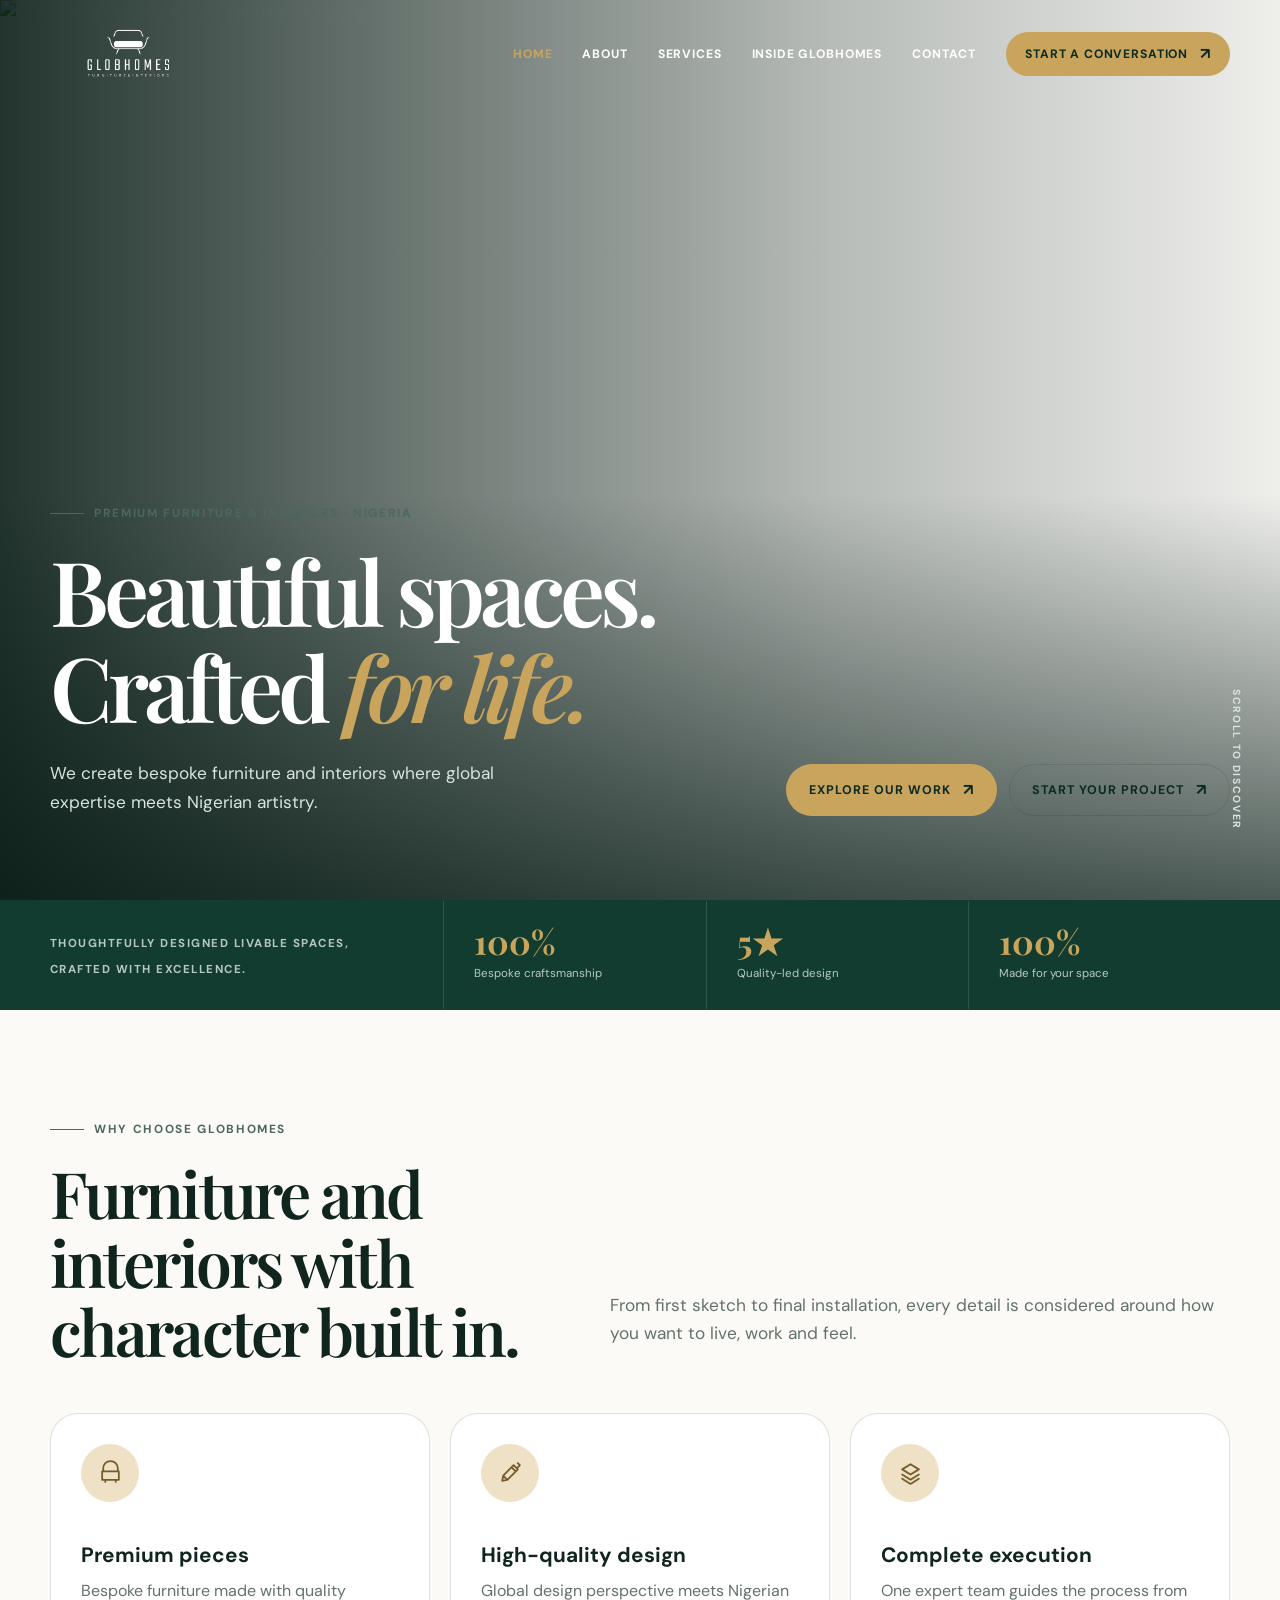
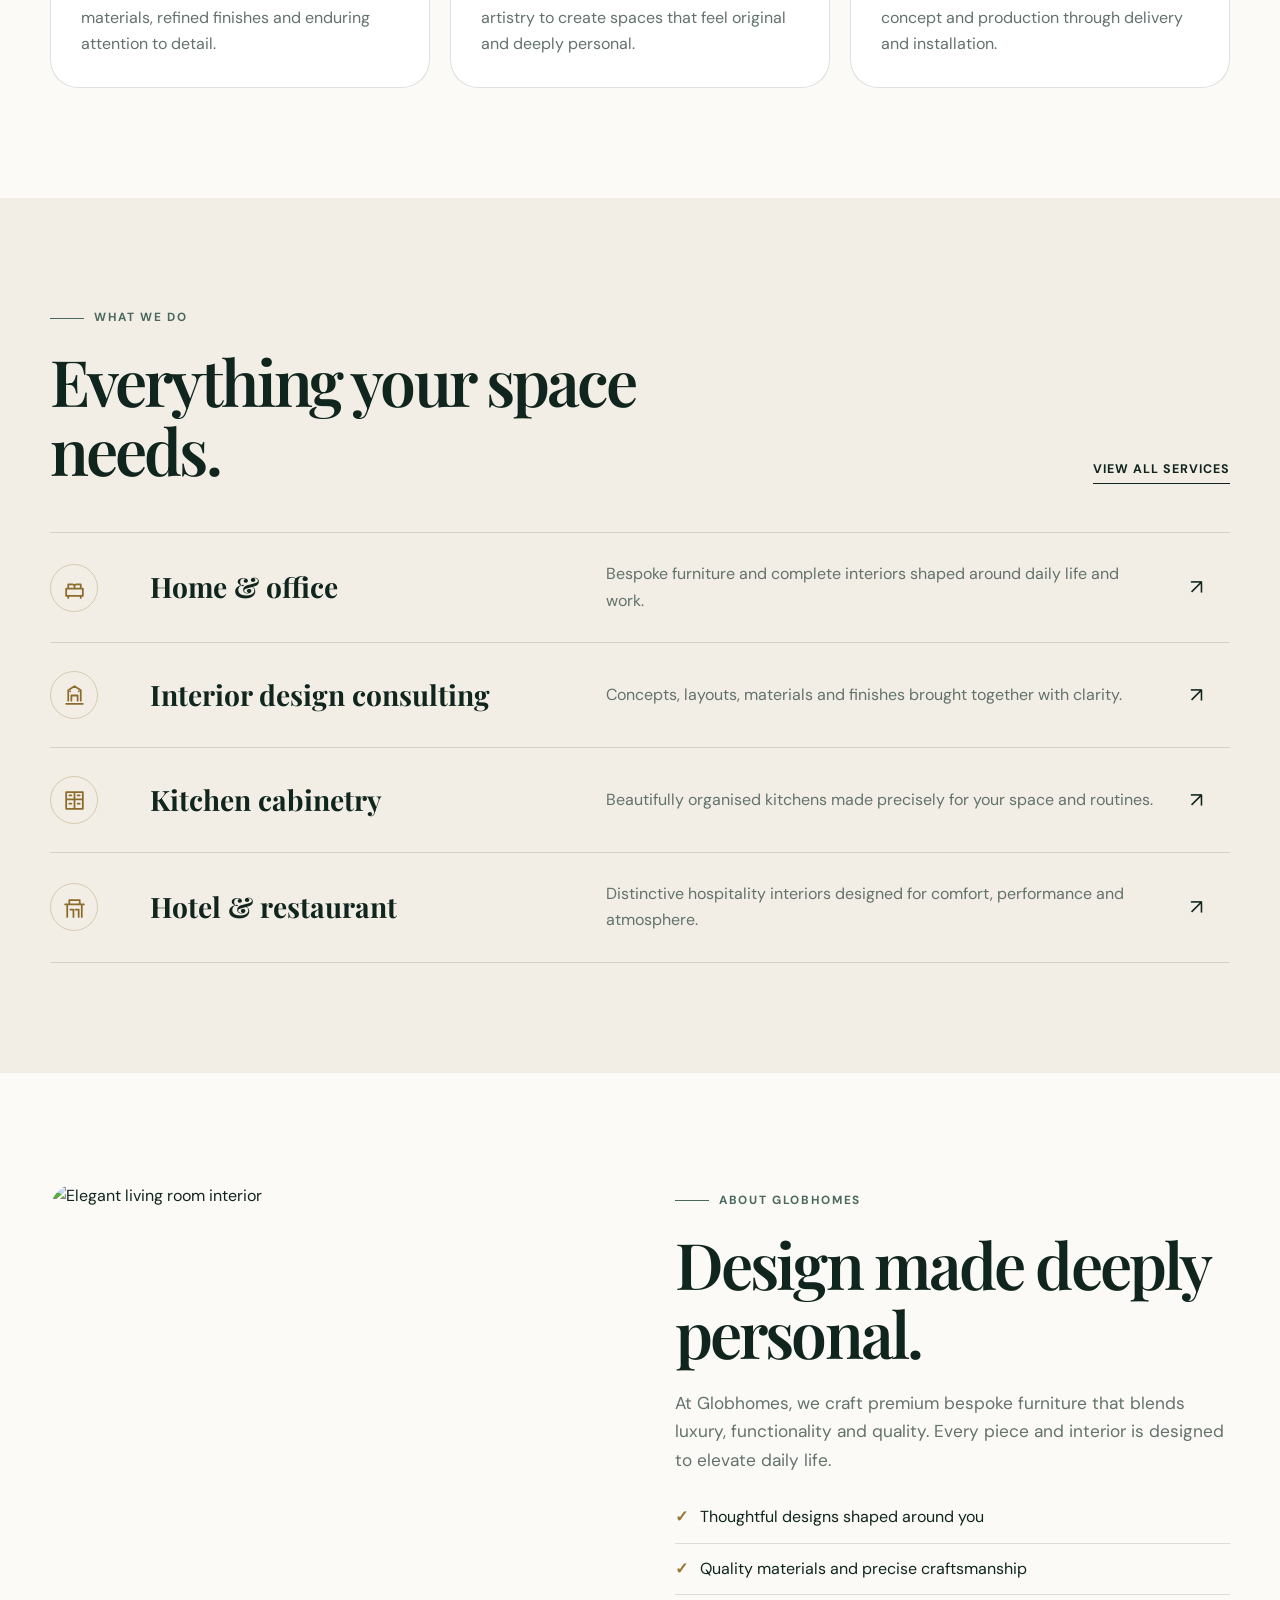
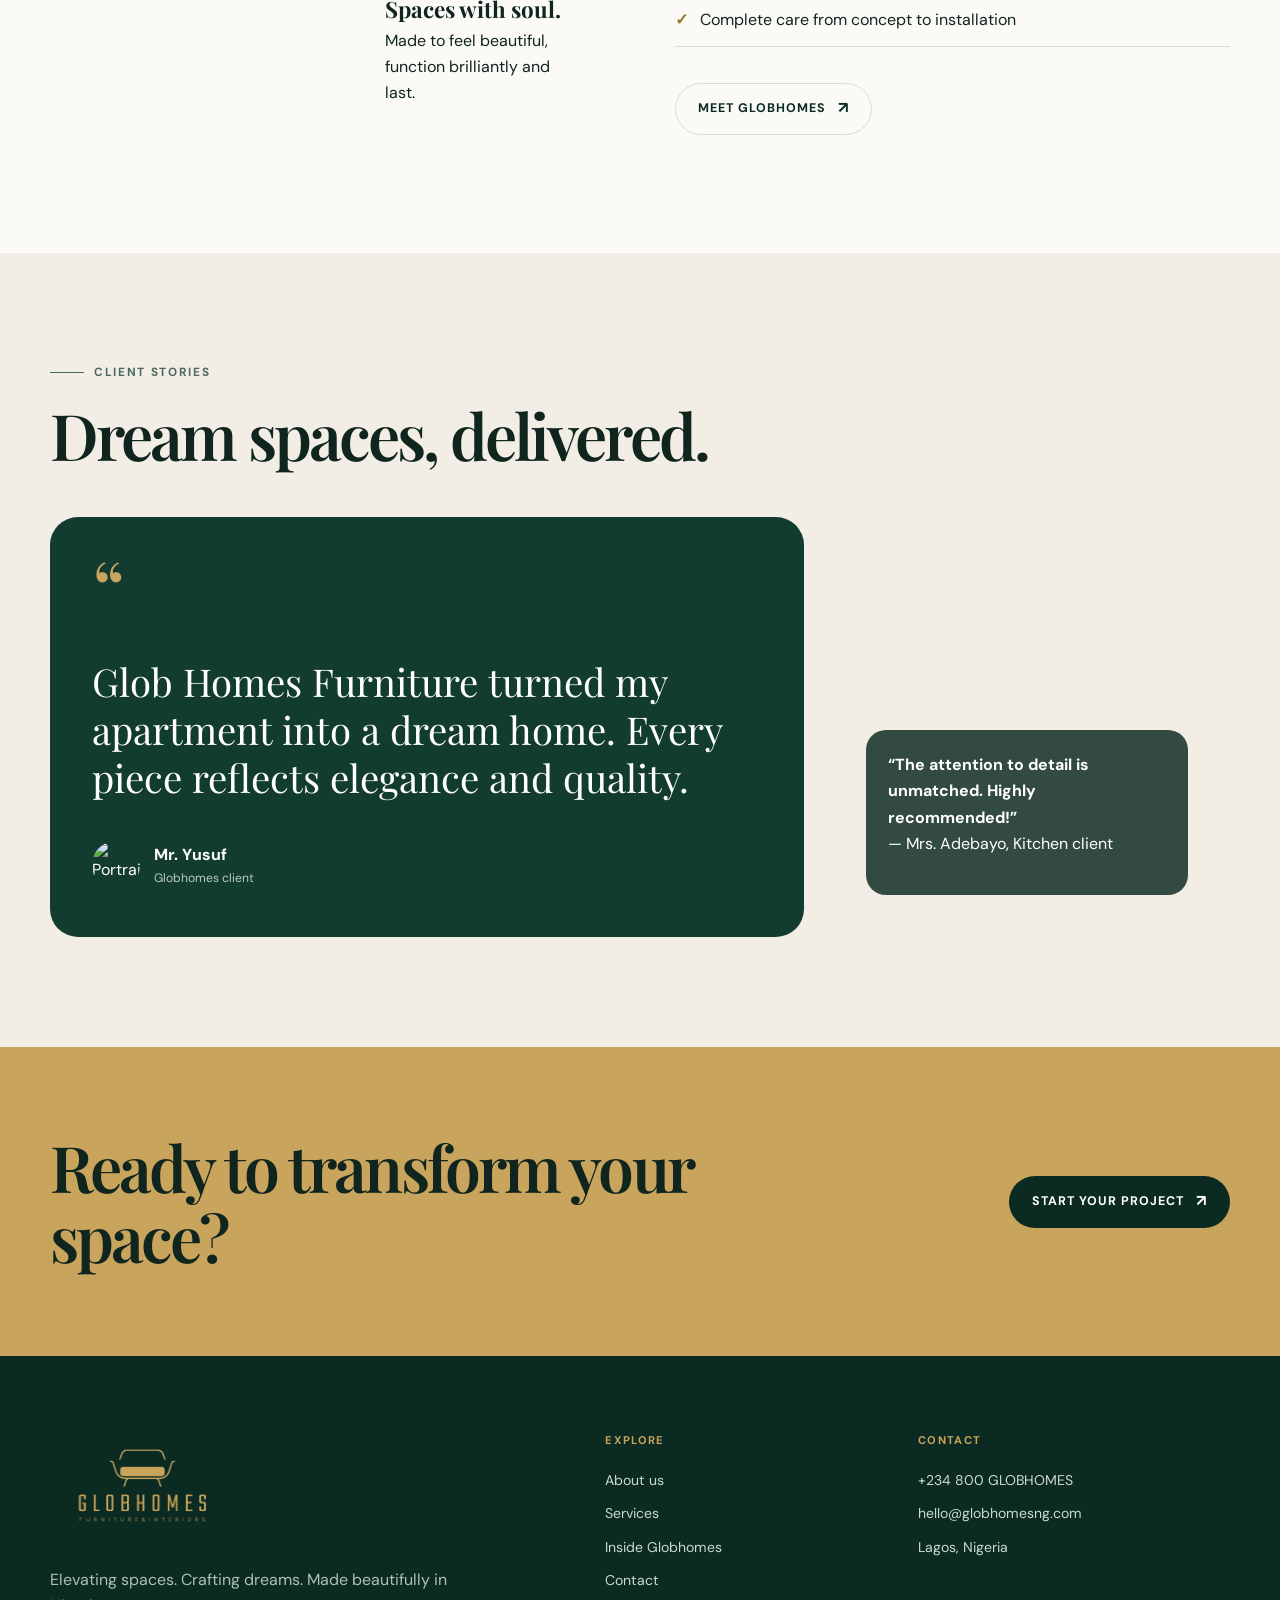
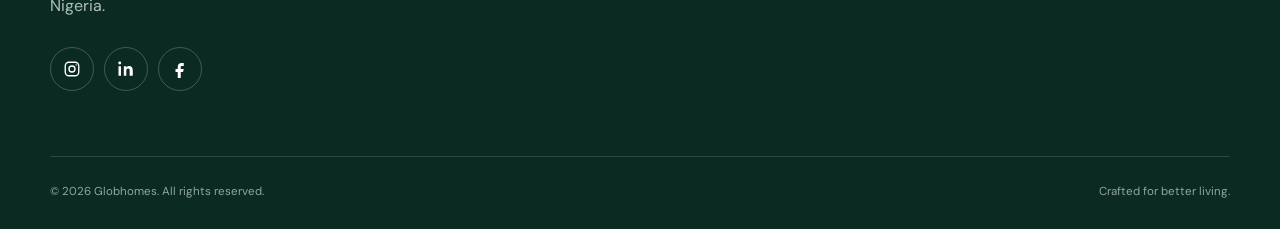
==== index.html @ 4b515e79 "Refresh shared styles on GitHub Pages" ====
<!DOCTYPE html>
<html lang="en">
<head>
  <meta charset="UTF-8"><meta name="viewport" content="width=device-width, initial-scale=1.0">
  <title>Globhomes Furniture & Interiors | Elevating Spaces, Crafting Dreams</title>
  <meta name="description" content="Globhomes crafts premium bespoke furniture and thoughtful interiors for homes, offices and hospitality spaces.">
  <link rel="stylesheet" href="assets/styles.css?v=20260607-2">
</head>
<body>
  <header class="site-header"><div class="container header-inner">
    <a class="header-logo" href="index.html" aria-label="Globhomes Furniture and Interiors home"><img src="assets/globhomes-logo.png" alt="Globhomes Furniture and Interiors"></a>
    <button class="menu-toggle" aria-label="Open menu" aria-expanded="false">☰</button>
    <nav class="nav" aria-label="Main navigation"><a class="active" href="index.html">Home</a><a href="about.html">About</a><a href="services.html">Services</a><a href="listings.html">Inside Globhomes</a><a href="contact.html">Contact</a><a class="btn" href="contact.html">Start a conversation</a></nav>
  </div></header>

  <main>
    <section class="hero">
      <img class="hero-bg" src="https://globhomesng.com/wp-content/uploads/2025/02/IMG_4304.jpg" alt="Globhomes bespoke furniture and interior design">
      <div class="container hero-content">
        <p class="eyebrow">Premium furniture & interiors · Nigeria</p>
        <h1>Beautiful spaces.<br>Crafted <em>for life.</em></h1>
        <div class="hero-copy"><p>We create bespoke furniture and interiors where global expertise meets Nigerian artistry.</p><div class="hero-actions"><a class="btn" href="listings.html">Explore our work</a><a class="btn btn-outline" href="contact.html">Start your project</a></div></div>
      </div><span class="hero-scroll">Scroll to discover</span>
    </section>

    <section class="trust-strip"><div class="container trust-inner">
      <div><span class="trust-label">Thoughtfully designed livable spaces, crafted with excellence.</span></div>
      <div><strong class="stat">100%</strong><span class="stat-copy">Bespoke craftsmanship</span></div>
      <div><strong class="stat">5★</strong><span class="stat-copy">Quality-led design</span></div>
      <div><strong class="stat">100%</strong><span class="stat-copy">Made for your space</span></div>
    </div></section>

    <section class="section"><div class="container">
      <div class="section-head reveal"><div><p class="eyebrow">Why choose Globhomes</p><h2>Furniture and interiors with character built in.</h2></div><p class="lede">From first sketch to final installation, every detail is considered around how you want to live, work and feel.</p></div>
      <div class="benefit-grid">
        <article class="benefit-card reveal"><span class="benefit-icon"><svg viewBox="0 0 24 24" aria-hidden="true"><path d="M5 11V8a7 7 0 0 1 14 0v3M4 11h16v8H4zM7 19v2m10-2v2"/></svg></span><h3>Premium pieces</h3><p>Bespoke furniture made with quality materials, refined finishes and enduring attention to detail.</p></article>
        <article class="benefit-card reveal"><span class="benefit-icon"><svg viewBox="0 0 24 24" aria-hidden="true"><path d="m4 20 5-1 10-10-4-4L5 15l-1 5ZM13 7l4 4M5 15l4 4M19 3l2 2-2 2"/></svg></span><h3>High-quality design</h3><p>Global design perspective meets Nigerian artistry to create spaces that feel original and deeply personal.</p></article>
        <article class="benefit-card reveal"><span class="benefit-icon"><svg viewBox="0 0 24 24" aria-hidden="true"><path d="M4 9 12 4l8 5-8 5-8-5Zm0 5 8 5 8-5M4 18l8 5 8-5"/></svg></span><h3>Complete execution</h3><p>One expert team guides the process from concept and production through delivery and installation.</p></article>
      </div>
    </div></section>

    <section class="section cream"><div class="container">
      <div class="section-head reveal"><div><p class="eyebrow">What we do</p><h2>Everything your space needs.</h2></div><a class="text-link" href="services.html">View all services</a></div>
      <div class="services-list reveal">
        <a class="service-row" href="services.html"><span class="service-icon"><svg viewBox="0 0 24 24"><path d="M4 13h16v7H4zM6 13V9h4a2 2 0 0 1 2 2v2m0 0v-2a2 2 0 0 1 2-2h4v4M6 20v2m12-2v2"/></svg></span><h3>Home & office</h3><p>Bespoke furniture and complete interiors shaped around daily life and work.</p><span class="arrow">↗</span></a>
        <a class="service-row" href="services.html"><span class="service-icon"><svg viewBox="0 0 24 24"><path d="M4 20h16M6 17V7l6-4 6 4v10M9 17v-5h6v5M8 8h.01M16 8h.01"/></svg></span><h3>Interior design consulting</h3><p>Concepts, layouts, materials and finishes brought together with clarity.</p><span class="arrow">↗</span></a>
        <a class="service-row" href="services.html"><span class="service-icon"><svg viewBox="0 0 24 24"><path d="M4 4h16v16H4zM4 11h16M12 4v16M7 7h2m6 0h2m-10 8h2m6 0h2"/></svg></span><h3>Kitchen cabinetry</h3><p>Beautifully organised kitchens made precisely for your space and routines.</p><span class="arrow">↗</span></a>
        <a class="service-row" href="services.html"><span class="service-icon"><svg viewBox="0 0 24 24"><path d="M5 21V9h14v12M3 9h18M7 9V5h10v4M8 14h3v7m2-7h3v7"/></svg></span><h3>Hotel & restaurant</h3><p>Distinctive hospitality interiors designed for comfort, performance and atmosphere.</p><span class="arrow">↗</span></a>
      </div>
    </div></section>

    <section class="section"><div class="container feature-split">
      <div class="image-frame reveal"><img src="https://images.unsplash.com/photo-1600210492486-724fe5c67fb0?auto=format&fit=crop&w=1300&q=90" alt="Elegant living room interior"><div class="image-note"><strong>Spaces with soul.</strong><span>Made to feel beautiful, function brilliantly and last.</span></div></div>
      <div class="reveal"><p class="eyebrow">About Globhomes</p><h2>Design made deeply personal.</h2><p class="lede">At Globhomes, we craft premium bespoke furniture that blends luxury, functionality and quality. Every piece and interior is designed to elevate daily life.</p><ul class="check-list"><li>Thoughtful designs shaped around you</li><li>Quality materials and precise craftsmanship</li><li>Complete care from concept to installation</li></ul><a class="btn btn-outline" href="about.html">Meet Globhomes</a></div>
    </div></section>

    <section class="section cream"><div class="container">
      <div class="section-head reveal"><div><p class="eyebrow">Client stories</p><h2>Dream spaces, delivered.</h2></div></div>
      <div class="quote-grid reveal"><article class="quote-main"><span class="quote-mark">“</span><blockquote>Glob Homes Furniture turned my apartment into a dream home. Every piece reflects elegance and quality.</blockquote><div class="person"><img class="avatar" src="https://images.unsplash.com/photo-1494790108377-be9c29b29330?auto=format&fit=crop&w=200&q=80" alt="Portrait of client"><div><strong>Mr. Yusuf</strong><span>Globhomes client</span></div></div></article><aside class="quote-side"><div><strong>“The attention to detail is unmatched. Highly recommended!”</strong><p>— Mrs. Adebayo, Kitchen client</p></div></aside></div>
    </div></section>

    <section class="cta-band"><div class="container"><h2>Ready to transform your space?</h2><a class="btn" href="contact.html">Start your project</a></div></section>
  </main>

  <footer class="site-footer"><div class="container"><div class="footer-grid"><div class="footer-intro"><a class="footer-logo" href="index.html" aria-label="Globhomes Furniture and Interiors home"><img src="assets/globhomes-logo-gold.png" alt="Globhomes Furniture and Interiors"></a><p>Elevating spaces. Crafting dreams. Made beautifully in Nigeria.</p><div class="social-row"><a href="https://www.instagram.com/globhomes_furnitures/" target="_blank" rel="noopener" aria-label="Instagram"><svg viewBox="0 0 24 24" aria-hidden="true"><rect x="3" y="3" width="18" height="18" rx="5"/><circle cx="12" cy="12" r="4"/><path d="M17.5 6.5h.01"/></svg><span class="sr-only">Instagram</span></a><a href="https://linkedin.com/" target="_blank" rel="noopener" aria-label="LinkedIn"><svg class="linkedin-icon" viewBox="0 0 24 24" aria-hidden="true"><path d="M5.3 8.2H2V21h3.3V8.2ZM3.65 2A1.95 1.95 0 1 0 3.65 5.9 1.95 1.95 0 0 0 3.65 2ZM21 13.65c0-3.86-2.06-5.65-4.81-5.65-2.22 0-3.21 1.22-3.77 2.08V8.2H9.1V21h3.32v-6.34c0-1.67.32-3.29 2.39-3.29 2.04 0 2.06 1.91 2.06 3.4V21H21v-7.35Z"/></svg><span class="sr-only">LinkedIn</span></a><a href="https://web.facebook.com/profile.php?id=100088973304672" target="_blank" rel="noopener" aria-label="Facebook"><svg viewBox="0 0 24 24" aria-hidden="true"><path d="M14 8h3V4h-3c-3 0-5 2-5 5v3H6v4h3v8h4v-8h3l1-4h-4V9c0-.7.3-1 1-1Z"/></svg><span class="sr-only">Facebook</span></a></div></div><div><p class="footer-title">Explore</p><div class="footer-links"><a href="about.html">About us</a><a href="services.html">Services</a><a href="listings.html">Inside Globhomes</a><a href="contact.html">Contact</a></div></div><div><p class="footer-title">Contact</p><div class="footer-links"><a href="tel:+2348004562466">+234 800 GLOBHOMES</a><a href="mailto:hello@globhomesng.com">hello@globhomesng.com</a><span>Lagos, Nigeria</span></div></div></div><div class="footer-bottom"><span>© 2026 Globhomes. All rights reserved.</span><span>Crafted for better living.</span></div></div></footer>
  <script src="assets/site.js"></script>
</body></html>
---- assets/styles.css ----
@import url('https://fonts.googleapis.com/css2?family=DM+Sans:wght@400;500;600;700&family=Playfair+Display:ital,wght@0,600;0,700;1,600&display=swap');

:root {
  --ink: #10251e;
  --forest: #123c30;
  --forest-2: #0b2b22;
  --sage: #dce6df;
  --lime: #c9a45c;
  --gold-soft: #eee1c5;
  --sand: #f2eee5;
  --paper: #fbfaf7;
  --white: #fff;
  --muted: #63726c;
  --line: rgba(16, 37, 30, .14);
  --shadow: 0 24px 70px rgba(10, 38, 29, .12);
  --radius: 28px;
  --container: min(1180px, calc(100% - 40px));
}

* { box-sizing: border-box; }
.sr-only { position: absolute; width: 1px; height: 1px; padding: 0; margin: -1px; overflow: hidden; clip: rect(0, 0, 0, 0); white-space: nowrap; border: 0; }
html { scroll-behavior: smooth; }
body { margin: 0; color: var(--ink); background: var(--paper); font-family: "DM Sans", sans-serif; line-height: 1.65; }
body.menu-open { overflow: hidden; }
img { display: block; max-width: 100%; }
a { color: inherit; text-decoration: none; }
button, input, textarea { font: inherit; }
button { cursor: pointer; }
.container { width: var(--container); margin-inline: auto; }
.section { padding: 110px 0; }
.section-sm { padding: 72px 0; }
.cream { background: var(--sand); }
.dark { background: var(--forest-2); color: var(--white); }
.eyebrow { display: flex; align-items: center; gap: 10px; margin: 0 0 18px; color: #4b685e; font-size: .74rem; font-weight: 700; letter-spacing: .14em; text-transform: uppercase; }
.eyebrow::before { width: 34px; height: 1px; background: currentColor; content: ""; }
.dark .eyebrow { color: var(--lime); }
h1, h2, h3, p { margin-top: 0; }
h1, h2, h3 { line-height: 1.08; }
h1, h2 { font-family: "Playfair Display", serif; }
h1 { margin-bottom: 24px; font-size: clamp(3.4rem, 7vw, 7.4rem); font-weight: 600; letter-spacing: -.055em; }
h2 { margin-bottom: 22px; font-size: clamp(2.6rem, 5vw, 5rem); font-weight: 600; letter-spacing: -.045em; }
h3 { margin-bottom: 12px; font-size: 1.3rem; }
.lede { max-width: 620px; color: var(--muted); font-size: 1.08rem; }
.dark .lede { color: #b8c8c1; }
.section-head { display: flex; align-items: end; justify-content: space-between; gap: 30px; margin-bottom: 48px; }
.section-head h2 { max-width: 720px; margin-bottom: 0; }
.btn { display: inline-flex; align-items: center; justify-content: center; gap: 12px; min-height: 52px; padding: 0 22px; border: 1px solid transparent; border-radius: 999px; background: var(--lime); color: var(--forest-2); font-size: .78rem; font-weight: 700; letter-spacing: .08em; text-transform: uppercase; transition: .25s ease; }
.btn:hover { transform: translateY(-2px); box-shadow: 0 12px 28px rgba(215, 231, 110, .22); }
.btn::after { content: "↗"; font-size: 1rem; }
.btn-outline { border-color: var(--line); background: transparent; }
.dark .btn-outline { border-color: rgba(255,255,255,.25); color: var(--white); }
.btn-outline:hover { background: var(--white); color: var(--forest-2); }
.text-link { display: inline-flex; align-items: center; gap: 10px; border-bottom: 1px solid currentColor; padding-bottom: 4px; font-size: .78rem; font-weight: 700; letter-spacing: .08em; text-transform: uppercase; }

.site-header { position: fixed; z-index: 50; top: 0; width: 100%; padding: 18px 0; color: var(--white); transition: .3s ease; }
.site-header.scrolled, .site-header.solid { border-bottom: 1px solid var(--line); background: rgba(251, 250, 247, .94); color: var(--ink); backdrop-filter: blur(18px); }
.header-inner { display: flex; align-items: center; justify-content: space-between; gap: 30px; }
.header-logo { display: block; flex: 0 0 auto; width: 160px; }
.header-logo img { width: 100%; height: 72px; object-fit: contain; filter: brightness(0) invert(1); transition: .3s ease; }
.site-header.scrolled .header-logo img, .site-header.solid .header-logo img { filter: none; }
.logo { display: inline-flex; align-items: center; gap: 11px; font-size: 1.1rem; font-weight: 700; letter-spacing: -.04em; }
.logo-mark { display: grid; width: 35px; height: 35px; transform: rotate(45deg); border: 1px solid currentColor; border-radius: 8px; place-items: center; }
.logo-mark::after { width: 11px; height: 11px; border: 1px solid currentColor; border-radius: 3px; content: ""; }
.logo span:last-child { transform: translateY(-1px); }
.nav { display: flex; align-items: center; gap: 30px; }
.nav a { font-size: .76rem; font-weight: 700; letter-spacing: .07em; text-transform: uppercase; }
.nav a:not(.btn):hover, .nav a.active { color: var(--lime); }
.nav .btn { min-height: 44px; padding-inline: 18px; color: var(--forest-2); }
.menu-toggle { position: relative; z-index: 2; display: none; width: 46px; height: 46px; border: 1px solid currentColor; border-radius: 50%; background: transparent; color: inherit; }

.hero { position: relative; display: grid; min-height: 100svh; overflow: hidden; color: var(--white); place-items: end start; }
.hero::before { position: absolute; inset: 0; background: linear-gradient(90deg, rgba(5,25,19,.88), rgba(5,25,19,.28) 65%, rgba(5,25,19,.05)), linear-gradient(0deg, rgba(5,25,19,.7), transparent 45%); content: ""; }
.hero-bg { position: absolute; inset: 0; width: 100%; height: 100%; object-fit: cover; z-index: -1; }
.hero-content { position: relative; z-index: 1; padding: 190px 0 84px; }
.hero h1 { max-width: 920px; }
.hero h1 em { color: var(--lime); font-weight: 600; }
.hero-copy { display: flex; align-items: end; justify-content: space-between; gap: 40px; }
.hero-copy p { max-width: 520px; margin: 0; color: #d8e4de; font-size: 1.08rem; }
.hero-actions { display: flex; flex-wrap: wrap; gap: 12px; }
.hero-scroll { position: absolute; right: 35px; bottom: 70px; z-index: 2; writing-mode: vertical-rl; color: #d8e4de; font-size: .65rem; font-weight: 700; letter-spacing: .16em; text-transform: uppercase; }

.trust-strip { background: var(--forest); color: var(--white); }
.trust-inner { display: grid; grid-template-columns: 1.5fr repeat(3, 1fr); align-items: center; min-height: 110px; }
.trust-inner > div { padding: 24px 30px; border-left: 1px solid rgba(255,255,255,.13); }
.trust-inner > div:first-child { padding-left: 0; border-left: 0; }
.trust-label { color: #b7c8c1; font-size: .72rem; font-weight: 700; letter-spacing: .13em; text-transform: uppercase; }
.stat { display: block; color: var(--lime); font-family: "Playfair Display", serif; font-size: 2.1rem; line-height: 1; }
.stat-copy { color: #b7c8c1; font-size: .72rem; }

.benefit-grid { display: grid; grid-template-columns: repeat(3, 1fr); gap: 20px; }
.benefit-card { padding: 30px; border: 1px solid var(--line); border-radius: var(--radius); background: var(--white); transition: .3s ease; }
.benefit-card:hover { transform: translateY(-6px); box-shadow: var(--shadow); }
.benefit-icon { display: grid; width: 58px; height: 58px; margin-bottom: 42px; border-radius: 50%; background: var(--gold-soft); color: #755c29; place-items: center; }
.benefit-icon svg, .service-icon svg, .process-icon svg { width: 25px; height: 25px; fill: none; stroke: currentColor; stroke-linecap: round; stroke-linejoin: round; stroke-width: 1.7; }
.benefit-card p { margin-bottom: 0; color: var(--muted); }

.services-list { border-top: 1px solid var(--line); }
.service-row { display: grid; grid-template-columns: 70px 1fr 1.3fr 40px; gap: 30px; align-items: center; padding: 28px 0; border-bottom: 1px solid var(--line); transition: .25s ease; }
.service-row:hover { padding-inline: 18px; background: var(--white); }
.service-row .num { color: #8c6b2d; font-size: .72rem; font-weight: 700; }
.service-row .service-icon { display: grid; width: 48px; height: 48px; border: 1px solid rgba(140,107,45,.28); border-radius: 50%; color: #8c6b2d; place-items: center; }
.service-row h3 { margin: 0; font-family: "Playfair Display", serif; font-size: clamp(1.4rem, 2.2vw, 2rem); }
.service-row p { margin: 0; color: var(--muted); }
.service-row .arrow { font-size: 1.3rem; }

.feature-split { display: grid; grid-template-columns: 1fr 1fr; gap: 70px; align-items: center; }
.image-frame { position: relative; overflow: hidden; border-radius: var(--radius); }
.image-frame img { width: 100%; min-height: 560px; object-fit: cover; transition: .6s ease; }
.image-frame:hover img { transform: scale(1.03); }
.image-note { position: absolute; right: 18px; bottom: 18px; max-width: 220px; padding: 18px; border-radius: 18px; background: rgba(251,250,247,.92); backdrop-filter: blur(14px); }
.image-note strong { display: block; font-family: "Playfair Display", serif; font-size: 1.4rem; }
.check-list { display: grid; gap: 12px; margin: 30px 0 36px; padding: 0; list-style: none; }
.check-list li { display: flex; gap: 12px; padding-bottom: 12px; border-bottom: 1px solid var(--line); }
.check-list li::before { color: #9a7531; content: "✓"; font-weight: 700; }

.quote-grid { display: grid; grid-template-columns: 1.3fr .7fr; gap: 20px; }
.quote-main, .quote-side { padding: 42px; border-radius: var(--radius); }
.quote-main { background: var(--forest); color: var(--white); }
.quote-mark { color: var(--lime); font-family: "Playfair Display", serif; font-size: 5rem; line-height: .7; }
.quote-main blockquote { margin: 28px 0 40px; font-family: "Playfair Display", serif; font-size: clamp(1.7rem, 3vw, 2.8rem); line-height: 1.25; }
.person { display: flex; align-items: center; gap: 14px; }
.avatar { width: 48px; height: 48px; border-radius: 50%; object-fit: cover; }
.person span { display: block; color: #b9cbc3; font-size: .76rem; }
.quote-side { display: grid; align-content: end; min-height: 420px; background: url('https://images.unsplash.com/photo-1600566753190-17f0baa2a6c3?auto=format&fit=crop&w=1000&q=85') center/cover; color: var(--white); }
.quote-side > div { padding: 22px; border-radius: 20px; background: rgba(9,39,30,.82); backdrop-filter: blur(8px); }

.cta-band { overflow: hidden; padding: 85px 0; background: var(--lime); }
.cta-band .container { display: flex; align-items: center; justify-content: space-between; gap: 35px; }
.cta-band h2 { max-width: 770px; margin: 0; font-size: clamp(2.5rem, 5vw, 5.4rem); }
.cta-band .btn { flex: 0 0 auto; background: var(--forest-2); color: var(--white); }

.page-hero { padding: 190px 0 90px; background: var(--forest-2); color: var(--white); }
.page-hero h1 { max-width: 900px; margin-bottom: 22px; font-size: clamp(3.4rem, 7vw, 7rem); }
.page-hero .lede { color: #b8c8c1; }
.page-hero-image { margin-top: 65px; overflow: hidden; border-radius: var(--radius); }
.page-hero-image img { width: 100%; height: min(55vw, 600px); object-fit: cover; }

.value-grid, .service-grid, .portfolio-grid { display: grid; grid-template-columns: repeat(3, 1fr); gap: 20px; }
.value-card, .service-card { padding: 32px; border: 1px solid var(--line); border-radius: var(--radius); background: var(--white); }
.value-card .num { display: block; margin-bottom: 70px; color: #9a7531; font-family: "Playfair Display", serif; font-size: 2rem; }
.value-card p, .service-card p { margin-bottom: 0; color: var(--muted); }
.service-card { position: relative; min-height: 300px; overflow: hidden; transition: .3s ease; }
.service-card:hover { transform: translateY(-5px); background: var(--forest); color: var(--white); }
.service-card:hover p { color: #b8c8c1; }
.service-card .num { display: grid; width: 48px; height: 48px; margin-bottom: 64px; border-radius: 50%; background: var(--sage); color: var(--forest-2); font-size: .75rem; font-weight: 700; place-items: center; }
.service-card .service-icon { display: grid; width: 58px; height: 58px; margin-bottom: 55px; border-radius: 50%; background: var(--gold-soft); color: #755c29; place-items: center; transition: .25s ease; }
.service-card:hover .service-icon { background: var(--lime); color: var(--forest-2); }

.process { display: grid; grid-template-columns: repeat(4, 1fr); gap: 0; counter-reset: steps; }
.step { position: relative; padding: 30px 28px 30px 0; border-top: 1px solid var(--line); }
.step::before { display: block; margin-bottom: 22px; color: #9a7531; content: "0" counter(steps); counter-increment: steps; font-size: .75rem; font-weight: 700; }
.step:not(:last-child)::after { position: absolute; top: -4px; right: 25px; width: 7px; height: 7px; border-radius: 50%; background: var(--lime); content: ""; }
.process-icon { display: grid; width: 50px; height: 50px; margin-bottom: 24px; border-radius: 50%; background: var(--gold-soft); color: #755c29; place-items: center; }
.step p { color: var(--muted); font-size: .9rem; }
.faq-list { max-width: 900px; margin: auto; border-top: 1px solid var(--line); }
.faq-item { border-bottom: 1px solid var(--line); }
.faq-question { display: flex; width: 100%; align-items: center; justify-content: space-between; gap: 20px; padding: 24px 0; border: 0; background: transparent; color: inherit; text-align: left; font-weight: 700; }
.faq-question span { font-size: 1.3rem; transition: .2s ease; }
.faq-answer { display: none; max-width: 760px; padding: 0 0 24px; color: var(--muted); }
.faq-item.open .faq-answer { display: block; }
.faq-item.open .faq-question span { transform: rotate(45deg); }

.filter-bar { display: flex; flex-wrap: wrap; gap: 10px; margin-bottom: 35px; }
.filter-btn { padding: 11px 18px; border: 1px solid var(--line); border-radius: 999px; background: transparent; color: var(--ink); font-size: .72rem; font-weight: 700; letter-spacing: .06em; text-transform: uppercase; }
.filter-btn.active, .filter-btn:hover { background: var(--forest); color: var(--white); }
.portfolio-card { overflow: hidden; border-radius: var(--radius); background: var(--white); box-shadow: 0 12px 38px rgba(10,38,29,.07); }
.portfolio-card { position: relative; transition: .3s ease; }
.portfolio-card:hover { transform: translateY(-5px); box-shadow: var(--shadow); }
.portfolio-card > a { display: block; }
.portfolio-card[hidden] { display: none; }
.portfolio-card img { width: 100%; height: 290px; object-fit: cover; transition: .45s ease; }
.portfolio-card:hover img { transform: scale(1.04); }
.portfolio-content { padding: 24px; }
.portfolio-meta { display: flex; justify-content: space-between; gap: 10px; margin-bottom: 10px; color: #71827b; font-size: .68rem; font-weight: 700; letter-spacing: .08em; text-transform: uppercase; }
.portfolio-content p { margin-bottom: 0; color: var(--muted); font-size: .88rem; }
.portfolio-open { display: inline-flex; align-items: center; gap: 8px; margin-top: 18px; color: var(--forest); font-size: .7rem; font-weight: 700; letter-spacing: .08em; text-transform: uppercase; }
.portfolio-open::after { content: "↗"; }

.project-hero { padding: 175px 0 55px; background: var(--paper); }
.project-hero-grid { display: grid; grid-template-columns: 1.2fr .8fr; gap: 60px; align-items: end; }
.project-hero h1 { max-width: 850px; margin-bottom: 0; }
.project-intro { max-width: 470px; color: var(--muted); font-size: 1.06rem; }
.project-cover { width: var(--container); margin: 40px auto 0; overflow: hidden; border-radius: var(--radius); }
.project-cover img { width: 100%; height: min(68vw, 760px); object-fit: cover; }
.project-details { display: grid; grid-template-columns: repeat(3, 1fr); border-top: 1px solid var(--line); border-bottom: 1px solid var(--line); }
.project-details div { padding: 25px 28px; border-left: 1px solid var(--line); }
.project-details div:first-child { padding-left: 0; border-left: 0; }
.project-details span { display: block; margin-bottom: 4px; color: var(--muted); font-size: .68rem; font-weight: 700; letter-spacing: .1em; text-transform: uppercase; }
.project-story { display: grid; grid-template-columns: .7fr 1.3fr; gap: 80px; }
.project-story h2 { position: sticky; top: 130px; align-self: start; }
.project-copy p { color: var(--muted); font-size: 1.04rem; }
.project-copy .pullquote { margin: 45px 0; padding: 35px 0; border-top: 1px solid var(--line); border-bottom: 1px solid var(--line); color: var(--forest); font-family: "Playfair Display", serif; font-size: clamp(1.8rem, 3.6vw, 3.3rem); line-height: 1.2; }
.project-gallery { display: grid; grid-template-columns: 1fr 1fr; gap: 20px; }
.project-gallery figure { margin: 0; overflow: hidden; border-radius: var(--radius); }
.project-gallery figure:first-child { grid-column: 1 / -1; }
.project-gallery img { width: 100%; height: 520px; object-fit: cover; transition: .5s ease; }
.project-gallery figure:first-child img { height: min(65vw, 720px); }
.project-gallery figure:hover img { transform: scale(1.025); }
.project-next { display: flex; align-items: center; justify-content: space-between; gap: 30px; padding: 35px 0; border-top: 1px solid var(--line); }
.project-next span { display: block; color: var(--muted); font-size: .68rem; font-weight: 700; letter-spacing: .1em; text-transform: uppercase; }
.project-next strong { font-family: "Playfair Display", serif; font-size: clamp(1.7rem, 3vw, 2.8rem); }

.contact-grid { display: grid; grid-template-columns: .8fr 1.2fr; gap: 70px; }
.contact-list { display: grid; gap: 0; margin-top: 34px; }
.contact-item { padding: 22px 0; border-top: 1px solid var(--line); }
.contact-item span { display: block; color: var(--muted); font-size: .7rem; font-weight: 700; letter-spacing: .08em; text-transform: uppercase; }
.contact-form { display: grid; grid-template-columns: 1fr 1fr; gap: 18px; padding: 35px; border-radius: var(--radius); background: var(--white); box-shadow: var(--shadow); }
.field { display: grid; gap: 8px; }
.field.full { grid-column: 1 / -1; }
.field label { font-size: .7rem; font-weight: 700; letter-spacing: .08em; text-transform: uppercase; }
.field input, .field textarea { width: 100%; border: 1px solid var(--line); border-radius: 14px; outline: none; background: var(--paper); padding: 14px 15px; color: var(--ink); }
.field input:focus, .field textarea:focus { border-color: var(--lime); }
.field textarea { min-height: 150px; resize: vertical; }
.form-note { grid-column: 1/-1; margin: 0; color: var(--muted); font-size: .78rem; }
.form-success { display: none; grid-column: 1/-1; padding: 14px; border-radius: 12px; background: var(--sage); color: var(--forest); font-size: .88rem; font-weight: 700; }
.map-wrap { overflow: hidden; border-radius: var(--radius); }
.map-wrap iframe { display: block; width: 100%; height: 440px; border: 0; }
.social-row { display: flex; flex-wrap: wrap; gap: 10px; margin-top: 28px; }
.social-row a { position: relative; display: grid; width: 44px; height: 44px; padding: 0; border: 1px solid var(--line); border-radius: 50%; color: inherit; place-items: center; transition: .25s ease; }
.social-row a:hover { border-color: var(--lime); background: var(--lime); color: var(--forest-2); transform: translateY(-2px); }
.social-row svg { width: 18px; height: 18px; fill: none; stroke: currentColor; stroke-linecap: round; stroke-linejoin: round; stroke-width: 1.8; }
.social-row a[aria-label="Facebook"] svg { fill: currentColor; stroke: none; }
.social-row .linkedin-icon { fill: currentColor; stroke: none; }
.social-row a::after { position: absolute; bottom: calc(100% + 8px); left: 50%; padding: 5px 8px; border-radius: 6px; background: var(--forest-2); color: var(--white); content: attr(aria-label); font-size: .62rem; font-weight: 700; letter-spacing: .04em; opacity: 0; pointer-events: none; text-transform: uppercase; transform: translate(-50%, 4px); transition: .2s ease; white-space: nowrap; }
.social-row a:hover::after, .social-row a:focus-visible::after { opacity: 1; transform: translate(-50%, 0); }
.site-footer .social-row a { border-color: rgba(255,255,255,.22); }

.site-footer { padding: 75px 0 28px; background: var(--forest-2); color: var(--white); }
.footer-logo { display: block; width: 190px; margin-bottom: 22px; }
.footer-logo img { width: 100%; height: 112px; object-fit: contain; object-position: left center; }
.footer-grid { display: grid; grid-template-columns: 1.4fr .7fr .9fr; gap: 70px; padding-bottom: 65px; }
.footer-intro p { max-width: 420px; margin: 24px 0; color: #aebfb8; }
.footer-title { margin-bottom: 20px; color: var(--lime); font-size: .7rem; font-weight: 700; letter-spacing: .12em; text-transform: uppercase; }
.footer-links { display: grid; gap: 10px; color: #cbd8d3; font-size: .88rem; }
.footer-bottom { display: flex; justify-content: space-between; gap: 20px; padding-top: 25px; border-top: 1px solid rgba(255,255,255,.14); color: #91a69d; font-size: .72rem; }

.reveal { opacity: 0; transform: translateY(24px); transition: .7s ease; }
.reveal.visible { opacity: 1; transform: translateY(0); }

@media (max-width: 960px) {
  .section { padding: 80px 0; }
  .menu-toggle { display: grid; place-items: center; }
  .header-logo { width: 118px; }
  .header-logo img { height: 60px; }
  .nav { position: fixed; inset: 0; z-index: 1; display: flex; width: 100%; height: 100dvh; align-items: stretch; justify-content: flex-start; flex-direction: column; gap: 4px; overflow-y: auto; padding: 118px 28px 40px; background: var(--forest-2); color: var(--white); transform: translateX(100%); transition: .3s ease; }
  .nav.open { transform: translateX(0); box-shadow: -20px 0 60px rgba(0,0,0,.18); }
  .nav a { padding: 14px 0; border-bottom: 1px solid rgba(255,255,255,.12); font-size: 1rem; }
  .nav .btn { width: 100%; margin-top: 20px; border-bottom: 0; }
  .menu-toggle { z-index: 3; }
  .site-header.solid .menu-toggle { color: var(--ink); }
  .menu-toggle[aria-expanded="true"] { border-color: var(--lime); color: var(--white); }
  .hero-scroll { display: none; }
  .hero-copy { align-items: start; flex-direction: column; }
  .trust-inner { grid-template-columns: 1fr 1fr; }
  .trust-inner > div:nth-child(3) { padding-left: 0; border-left: 0; }
  .benefit-grid, .value-grid, .service-grid, .portfolio-grid { grid-template-columns: repeat(2, 1fr); }
  .feature-split, .quote-grid, .contact-grid { grid-template-columns: 1fr; }
  .project-hero-grid, .project-story { grid-template-columns: 1fr; gap: 30px; }
  .project-story h2 { position: static; }
  .process { grid-template-columns: repeat(2, 1fr); }
  .footer-grid { grid-template-columns: 1.2fr .8fr; }
  .footer-grid > div:last-child { grid-column: 1/-1; }
}

@media (max-width: 650px) {
  :root { --container: min(100% - 28px, 1180px); --radius: 21px; }
  h1 { font-size: clamp(3.15rem, 16vw, 4.8rem); }
  h2 { font-size: clamp(2.5rem, 12vw, 3.8rem); }
  .section { padding: 68px 0; }
  .section-head, .cta-band .container, .footer-bottom { align-items: start; flex-direction: column; }
  .hero-content { padding: 160px 0 60px; }
  .hero-actions { width: 100%; }
  .hero-actions .btn { width: 100%; }
  .trust-inner { grid-template-columns: 1fr; padding: 15px 0; }
  .trust-inner > div { padding: 18px 0; border-top: 1px solid rgba(255,255,255,.13); border-left: 0; }
  .trust-inner > div:first-child { border-top: 0; }
  .benefit-grid, .value-grid, .service-grid, .portfolio-grid { grid-template-columns: 1fr; }
  .service-row { grid-template-columns: 35px 1fr 24px; gap: 12px; }
  .service-row p { display: none; }
  .image-frame img { min-height: 420px; }
  .quote-main, .quote-side { padding: 28px; }
  .process { grid-template-columns: 1fr; }
  .contact-form { grid-template-columns: 1fr; padding: 22px; }
  .field.full { grid-column: auto; }
  .footer-grid { grid-template-columns: 1fr; gap: 38px; }
  .footer-logo { width: 165px; }
  .footer-logo img { height: 96px; }
  .project-details { grid-template-columns: 1fr; }
  .project-details div { padding: 16px 0; border-top: 1px solid var(--line); border-left: 0; }
  .project-details div:first-child { border-top: 0; }
  .project-gallery { grid-template-columns: 1fr; }
  .project-gallery figure:first-child { grid-column: auto; }
  .project-gallery img, .project-gallery figure:first-child img { height: 420px; }
  .project-next { align-items: start; flex-direction: column; }
  .footer-grid > div:last-child { grid-column: auto; }
}
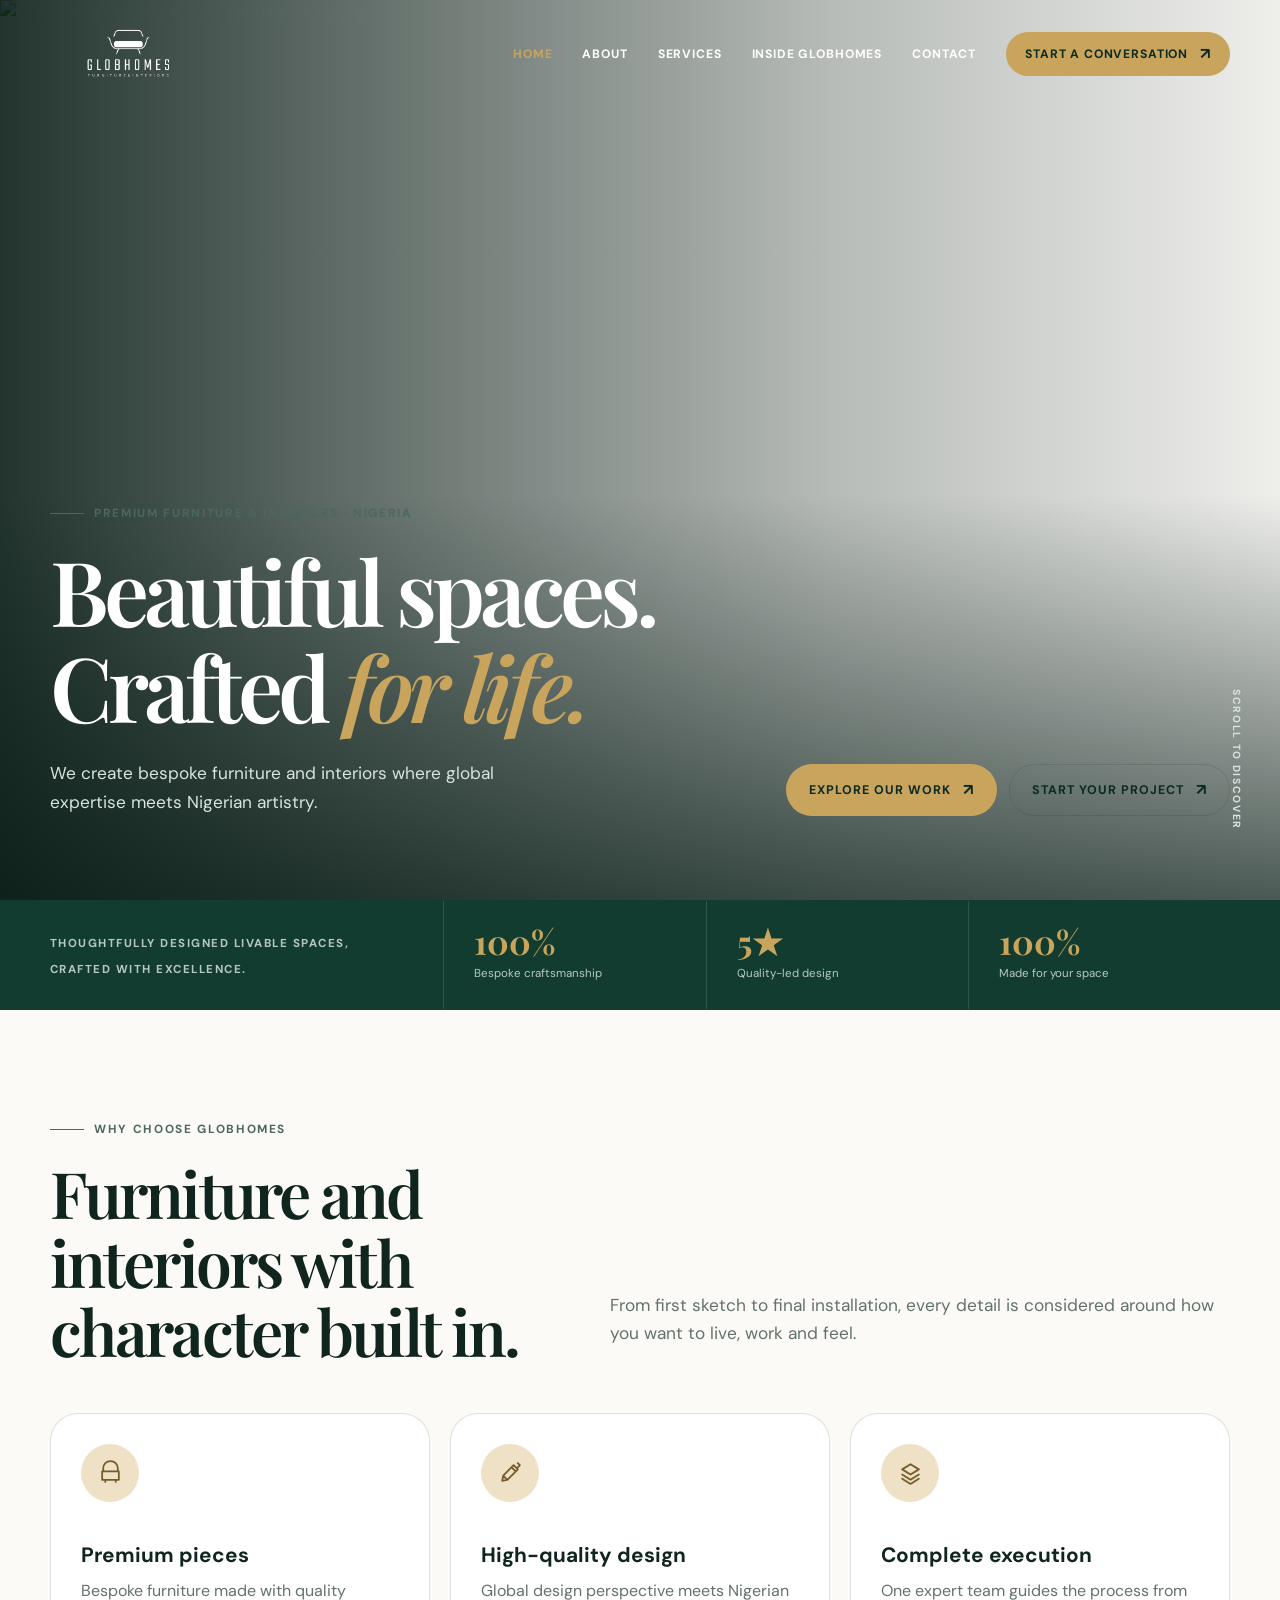
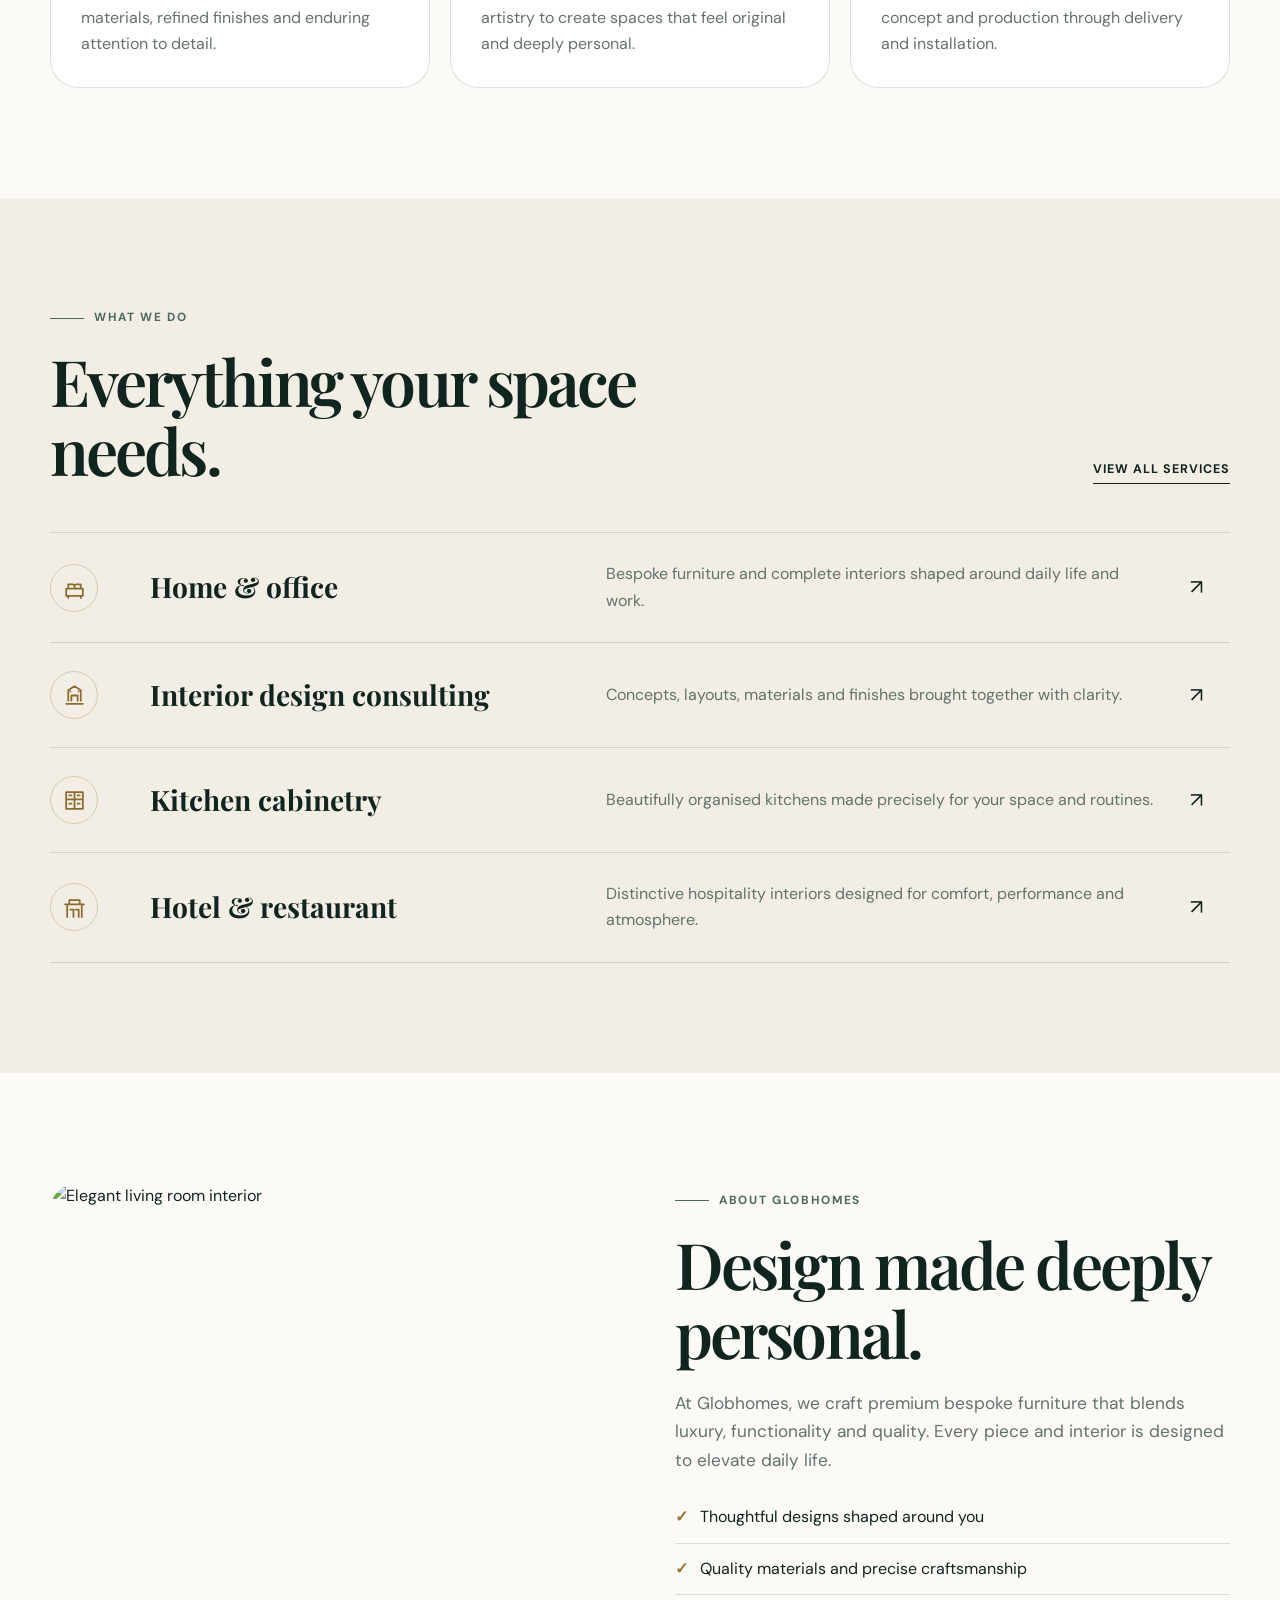
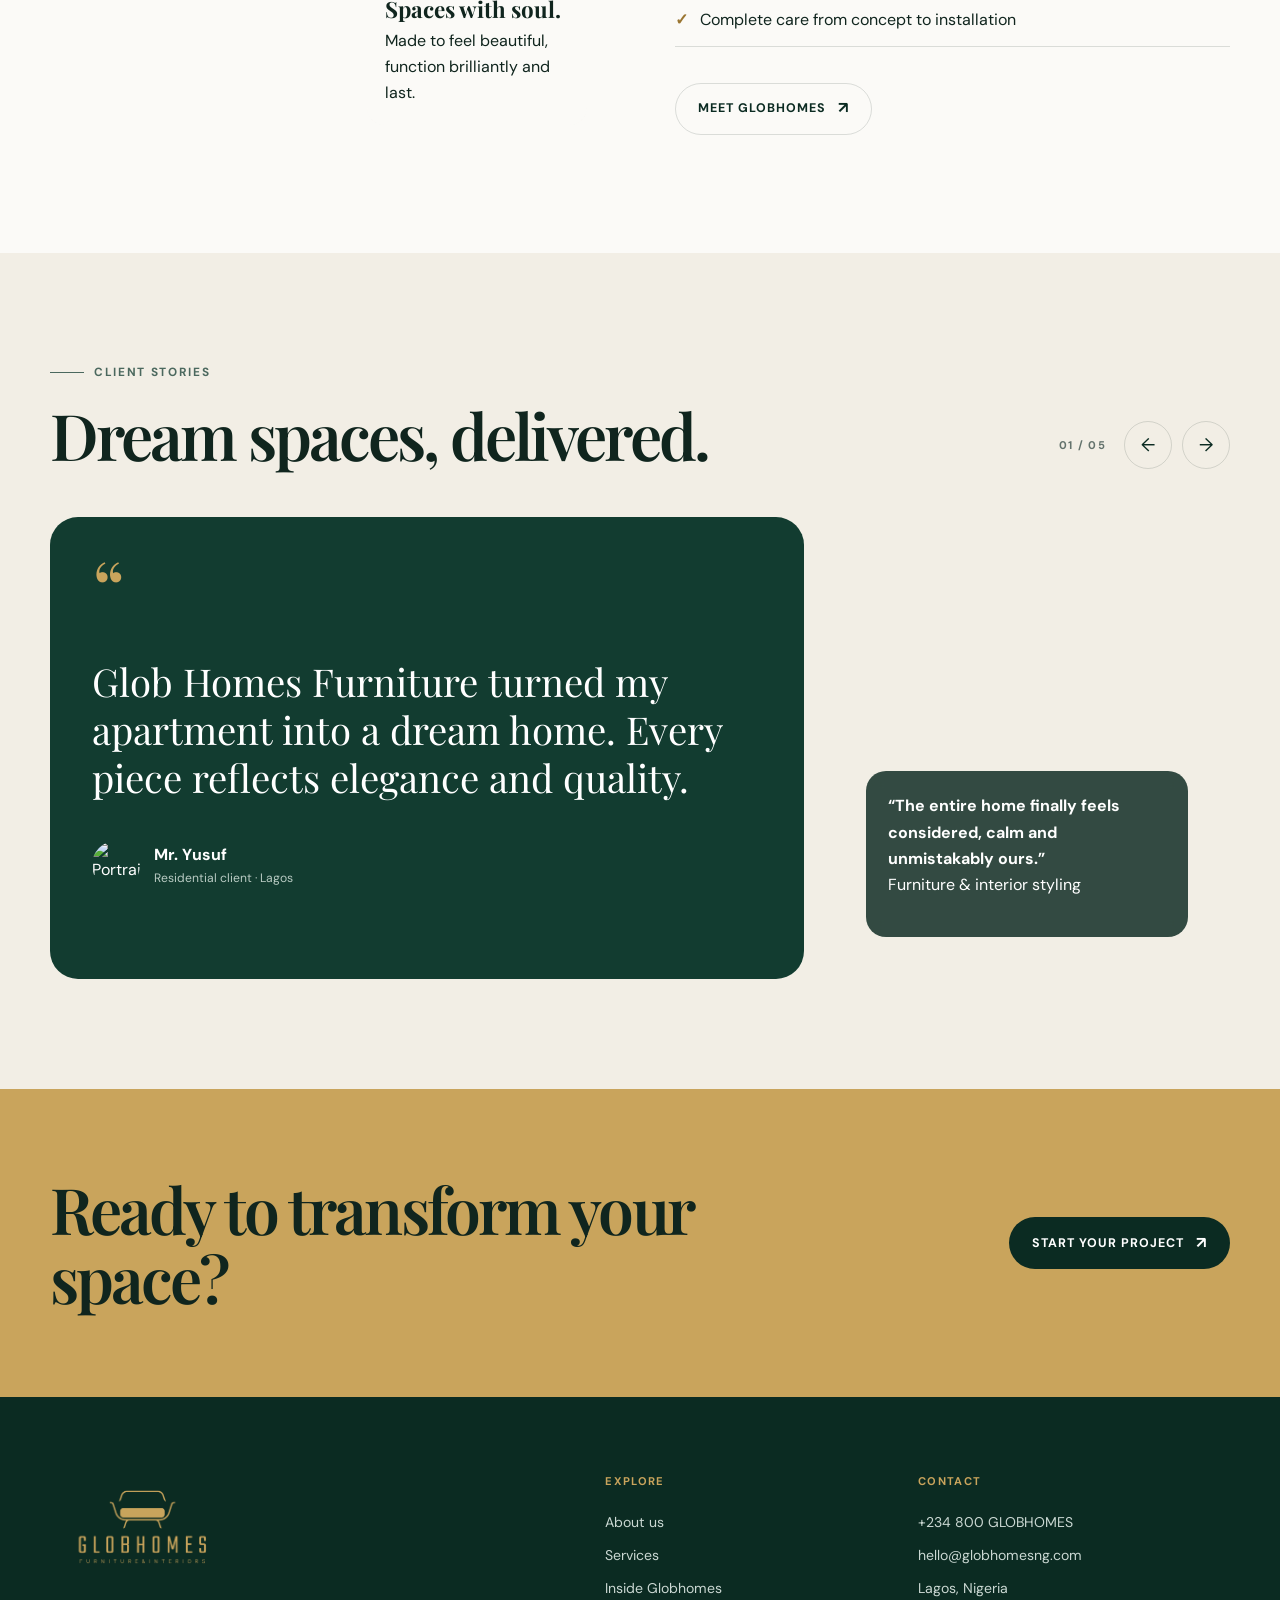
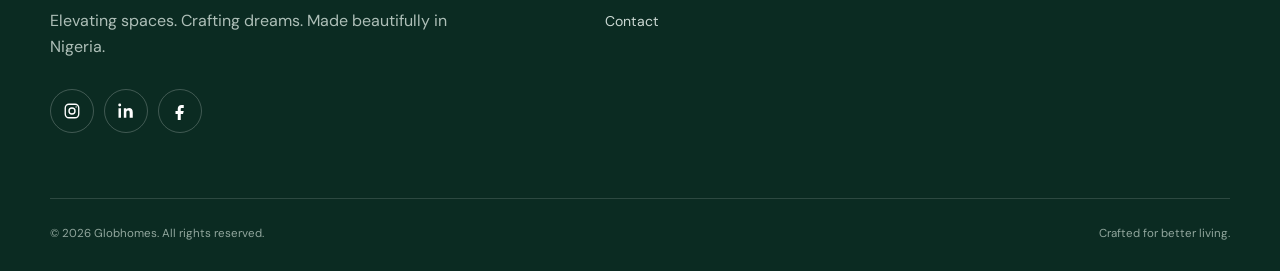
==== commit 8f2cec71: "Add client stories carousel" ====
--- a/index.html
+++ b/index.html
@@ -4,7 +4,7 @@
   <meta charset="UTF-8"><meta name="viewport" content="width=device-width, initial-scale=1.0">
   <title>Globhomes Furniture & Interiors | Elevating Spaces, Crafting Dreams</title>
   <meta name="description" content="Globhomes crafts premium bespoke furniture and thoughtful interiors for homes, offices and hospitality spaces.">
-  <link rel="stylesheet" href="assets/styles.css?v=20260607-2">
+  <link rel="stylesheet" href="assets/styles.css?v=20260607-3">
 </head>
 <body>
   <header class="site-header"><div class="container header-inner">
@@ -55,13 +55,21 @@
     </div></section>
 
     <section class="section cream"><div class="container">
-      <div class="section-head reveal"><div><p class="eyebrow">Client stories</p><h2>Dream spaces, delivered.</h2></div></div>
-      <div class="quote-grid reveal"><article class="quote-main"><span class="quote-mark">“</span><blockquote>Glob Homes Furniture turned my apartment into a dream home. Every piece reflects elegance and quality.</blockquote><div class="person"><img class="avatar" src="https://images.unsplash.com/photo-1494790108377-be9c29b29330?auto=format&fit=crop&w=200&q=80" alt="Portrait of client"><div><strong>Mr. Yusuf</strong><span>Globhomes client</span></div></div></article><aside class="quote-side"><div><strong>“The attention to detail is unmatched. Highly recommended!”</strong><p>— Mrs. Adebayo, Kitchen client</p></div></aside></div>
+      <div class="section-head reveal"><div><p class="eyebrow">Client stories</p><h2>Dream spaces, delivered.</h2></div><div class="testimonial-controls" aria-label="Testimonial navigation"><span class="testimonial-count" aria-live="polite">01 / 05</span><button class="testimonial-arrow testimonial-prev" type="button" aria-label="Previous client story">←</button><button class="testimonial-arrow testimonial-next" type="button" aria-label="Next client story">→</button></div></div>
+      <div class="testimonial-carousel reveal" aria-roledescription="carousel" aria-label="Client stories">
+        <div class="testimonial-track">
+          <article class="testimonial-slide active" aria-label="Client story 1 of 5"><div class="quote-main"><span class="quote-mark">“</span><blockquote>Glob Homes Furniture turned my apartment into a dream home. Every piece reflects elegance and quality.</blockquote><div class="person"><img class="avatar" src="https://images.unsplash.com/photo-1494790108377-be9c29b29330?auto=format&fit=crop&w=200&q=80" alt="Portrait of client"><div><strong>Mr. Yusuf</strong><span>Residential client · Lagos</span></div></div></div><aside class="quote-side quote-side-one"><div><strong>“The entire home finally feels considered, calm and unmistakably ours.”</strong><p>Furniture & interior styling</p></div></aside></article>
+          <article class="testimonial-slide" aria-label="Client story 2 of 5"><div class="quote-main"><span class="quote-mark">“</span><blockquote>The attention to detail is unmatched. Our kitchen is beautiful, practical and a joy to use every day.</blockquote><div class="person"><img class="avatar" src="https://images.unsplash.com/photo-1531123897727-8f129e1688ce?auto=format&fit=crop&w=200&q=80" alt="Portrait of client"><div><strong>Mrs. Adebayo</strong><span>Kitchen client · Lagos</span></div></div></div><aside class="quote-side quote-side-two"><div><strong>“Every cabinet, finish and storage detail works exactly as we hoped.”</strong><p>Custom kitchen cabinetry</p></div></aside></article>
+          <article class="testimonial-slide" aria-label="Client story 3 of 5"><div class="quote-main"><span class="quote-mark">“</span><blockquote>Globhomes understood the atmosphere we wanted for our restaurant and delivered a space guests remember.</blockquote><div class="person"><img class="avatar" src="https://images.unsplash.com/photo-1500648767791-00dcc994a43e?auto=format&fit=crop&w=200&q=80" alt="Portrait of client"><div><strong>Mr. Okafor</strong><span>Hospitality client · Abuja</span></div></div></div><aside class="quote-side quote-side-three"><div><strong>“The space is warm, distinctive and performs beautifully during service.”</strong><p>Restaurant interior</p></div></aside></article>
+          <article class="testimonial-slide" aria-label="Client story 4 of 5"><div class="quote-main"><span class="quote-mark">“</span><blockquote>From the first conversation to installation, the process felt thoughtful, organised and completely personal.</blockquote><div class="person"><img class="avatar" src="https://images.unsplash.com/photo-1544005313-94ddf0286df2?auto=format&fit=crop&w=200&q=80" alt="Portrait of client"><div><strong>Mrs. Adeyemi</strong><span>Residential client · Port Harcourt</span></div></div></div><aside class="quote-side quote-side-four"><div><strong>“The bespoke pieces fit our home and our routines perfectly.”</strong><p>Custom furniture collection</p></div></aside></article>
+          <article class="testimonial-slide" aria-label="Client story 5 of 5"><div class="quote-main"><span class="quote-mark">“</span><blockquote>Our new office feels polished, welcoming and built around how our team actually works.</blockquote><div class="person"><img class="avatar" src="https://images.unsplash.com/photo-1507003211169-0a1dd7228f2d?auto=format&fit=crop&w=200&q=80" alt="Portrait of client"><div><strong>Mr. Balogun</strong><span>Commercial client · Lagos</span></div></div></div><aside class="quote-side quote-side-five"><div><strong>“Globhomes balanced professionalism, comfort and character brilliantly.”</strong><p>Office furniture & interior</p></div></aside></article>
+        </div>
+      </div>
     </div></section>
 
     <section class="cta-band"><div class="container"><h2>Ready to transform your space?</h2><a class="btn" href="contact.html">Start your project</a></div></section>
   </main>
 
   <footer class="site-footer"><div class="container"><div class="footer-grid"><div class="footer-intro"><a class="footer-logo" href="index.html" aria-label="Globhomes Furniture and Interiors home"><img src="assets/globhomes-logo-gold.png" alt="Globhomes Furniture and Interiors"></a><p>Elevating spaces. Crafting dreams. Made beautifully in Nigeria.</p><div class="social-row"><a href="https://www.instagram.com/globhomes_furnitures/" target="_blank" rel="noopener" aria-label="Instagram"><svg viewBox="0 0 24 24" aria-hidden="true"><rect x="3" y="3" width="18" height="18" rx="5"/><circle cx="12" cy="12" r="4"/><path d="M17.5 6.5h.01"/></svg><span class="sr-only">Instagram</span></a><a href="https://linkedin.com/" target="_blank" rel="noopener" aria-label="LinkedIn"><svg class="linkedin-icon" viewBox="0 0 24 24" aria-hidden="true"><path d="M5.3 8.2H2V21h3.3V8.2ZM3.65 2A1.95 1.95 0 1 0 3.65 5.9 1.95 1.95 0 0 0 3.65 2ZM21 13.65c0-3.86-2.06-5.65-4.81-5.65-2.22 0-3.21 1.22-3.77 2.08V8.2H9.1V21h3.32v-6.34c0-1.67.32-3.29 2.39-3.29 2.04 0 2.06 1.91 2.06 3.4V21H21v-7.35Z"/></svg><span class="sr-only">LinkedIn</span></a><a href="https://web.facebook.com/profile.php?id=100088973304672" target="_blank" rel="noopener" aria-label="Facebook"><svg viewBox="0 0 24 24" aria-hidden="true"><path d="M14 8h3V4h-3c-3 0-5 2-5 5v3H6v4h3v8h4v-8h3l1-4h-4V9c0-.7.3-1 1-1Z"/></svg><span class="sr-only">Facebook</span></a></div></div><div><p class="footer-title">Explore</p><div class="footer-links"><a href="about.html">About us</a><a href="services.html">Services</a><a href="listings.html">Inside Globhomes</a><a href="contact.html">Contact</a></div></div><div><p class="footer-title">Contact</p><div class="footer-links"><a href="tel:+2348004562466">+234 800 GLOBHOMES</a><a href="mailto:hello@globhomesng.com">hello@globhomesng.com</a><span>Lagos, Nigeria</span></div></div></div><div class="footer-bottom"><span>© 2026 Globhomes. All rights reserved.</span><span>Crafted for better living.</span></div></div></footer>
-  <script src="assets/site.js"></script>
+  <script src="assets/site.js?v=20260607-3"></script>
 </body></html>
--- a/assets/styles.css
+++ b/assets/styles.css
@@ -113,7 +113,14 @@
 .check-list li { display: flex; gap: 12px; padding-bottom: 12px; border-bottom: 1px solid var(--line); }
 .check-list li::before { color: #9a7531; content: "✓"; font-weight: 700; }
 
-.quote-grid { display: grid; grid-template-columns: 1.3fr .7fr; gap: 20px; }
+.testimonial-controls { display: flex; align-items: center; gap: 10px; flex: 0 0 auto; }
+.testimonial-count { margin-right: 8px; color: var(--muted); font-size: .7rem; font-weight: 700; letter-spacing: .12em; }
+.testimonial-arrow { display: grid; width: 48px; height: 48px; border: 1px solid var(--line); border-radius: 50%; background: transparent; color: var(--forest-2); font-size: 1.15rem; transition: .25s ease; place-items: center; }
+.testimonial-arrow:hover { border-color: var(--lime); background: var(--lime); transform: translateY(-2px); }
+.testimonial-carousel { overflow: hidden; }
+.testimonial-track { display: flex; transition: transform .65s cubic-bezier(.22,.61,.36,1); }
+.testimonial-slide { display: grid; grid-template-columns: 1.3fr .7fr; gap: 20px; min-width: 100%; opacity: .35; transition: opacity .45s ease; }
+.testimonial-slide.active { opacity: 1; }
 .quote-main, .quote-side { padding: 42px; border-radius: var(--radius); }
 .quote-main { background: var(--forest); color: var(--white); }
 .quote-mark { color: var(--lime); font-family: "Playfair Display", serif; font-size: 5rem; line-height: .7; }
@@ -123,6 +130,10 @@
 .person span { display: block; color: #b9cbc3; font-size: .76rem; }
 .quote-side { display: grid; align-content: end; min-height: 420px; background: url('https://images.unsplash.com/photo-1600566753190-17f0baa2a6c3?auto=format&fit=crop&w=1000&q=85') center/cover; color: var(--white); }
 .quote-side > div { padding: 22px; border-radius: 20px; background: rgba(9,39,30,.82); backdrop-filter: blur(8px); }
+.quote-side-two { background-image: url('https://images.unsplash.com/photo-1556912167-f556f1f39fdf?auto=format&fit=crop&w=1000&q=85'); }
+.quote-side-three { background-image: url('https://images.unsplash.com/photo-1517248135467-4c7edcad34c4?auto=format&fit=crop&w=1000&q=85'); }
+.quote-side-four { background-image: url('https://images.unsplash.com/photo-1616486338812-3dadae4b4ace?auto=format&fit=crop&w=1000&q=85'); }
+.quote-side-five { background-image: url('https://images.unsplash.com/photo-1497366811353-6870744d04b2?auto=format&fit=crop&w=1000&q=85'); }
 
 .cta-band { overflow: hidden; padding: 85px 0; background: var(--lime); }
 .cta-band .container { display: flex; align-items: center; justify-content: space-between; gap: 35px; }
@@ -254,7 +265,7 @@
   .trust-inner { grid-template-columns: 1fr 1fr; }
   .trust-inner > div:nth-child(3) { padding-left: 0; border-left: 0; }
   .benefit-grid, .value-grid, .service-grid, .portfolio-grid { grid-template-columns: repeat(2, 1fr); }
-  .feature-split, .quote-grid, .contact-grid { grid-template-columns: 1fr; }
+  .feature-split, .testimonial-slide, .contact-grid { grid-template-columns: 1fr; }
   .project-hero-grid, .project-story { grid-template-columns: 1fr; gap: 30px; }
   .project-story h2 { position: static; }
   .process { grid-template-columns: repeat(2, 1fr); }
@@ -268,6 +279,7 @@
   h2 { font-size: clamp(2.5rem, 12vw, 3.8rem); }
   .section { padding: 68px 0; }
   .section-head, .cta-band .container, .footer-bottom { align-items: start; flex-direction: column; }
+  .testimonial-controls { margin-top: 22px; }
   .hero-content { padding: 160px 0 60px; }
   .hero-actions { width: 100%; }
   .hero-actions .btn { width: 100%; }
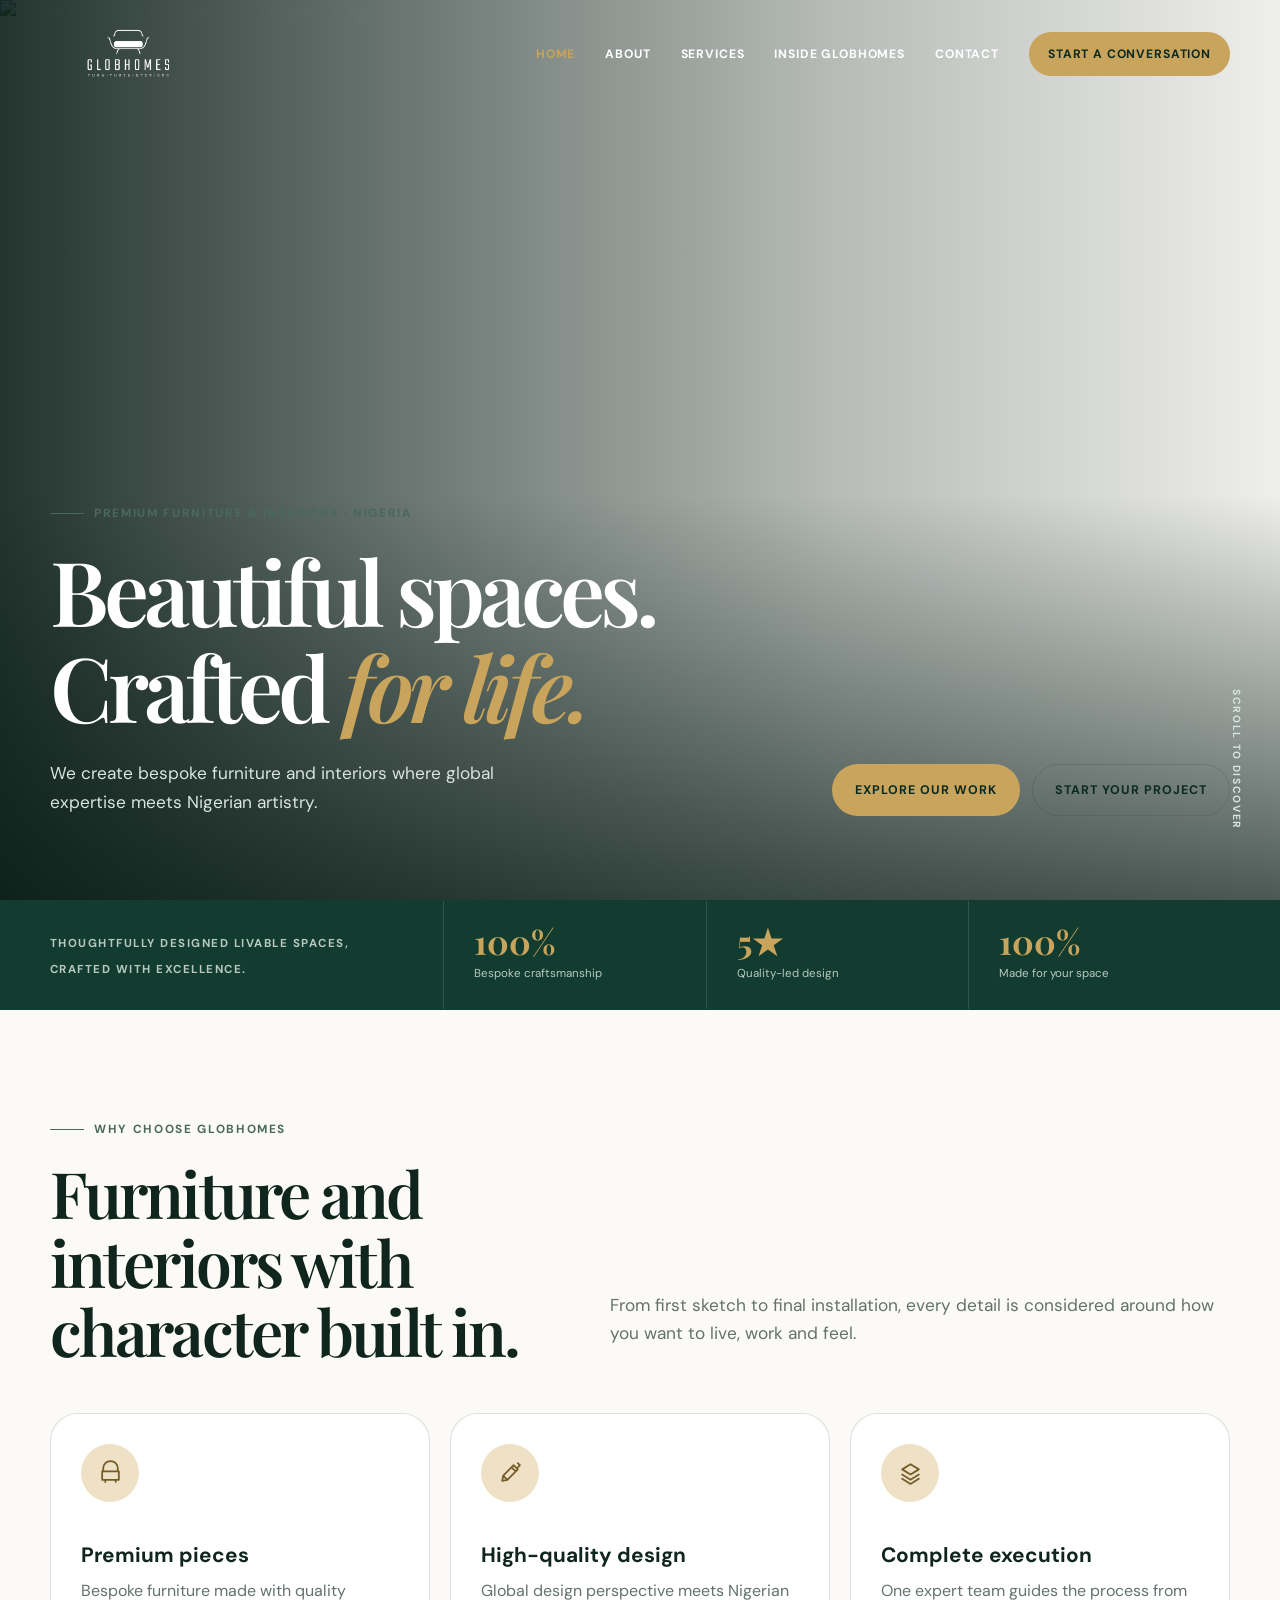
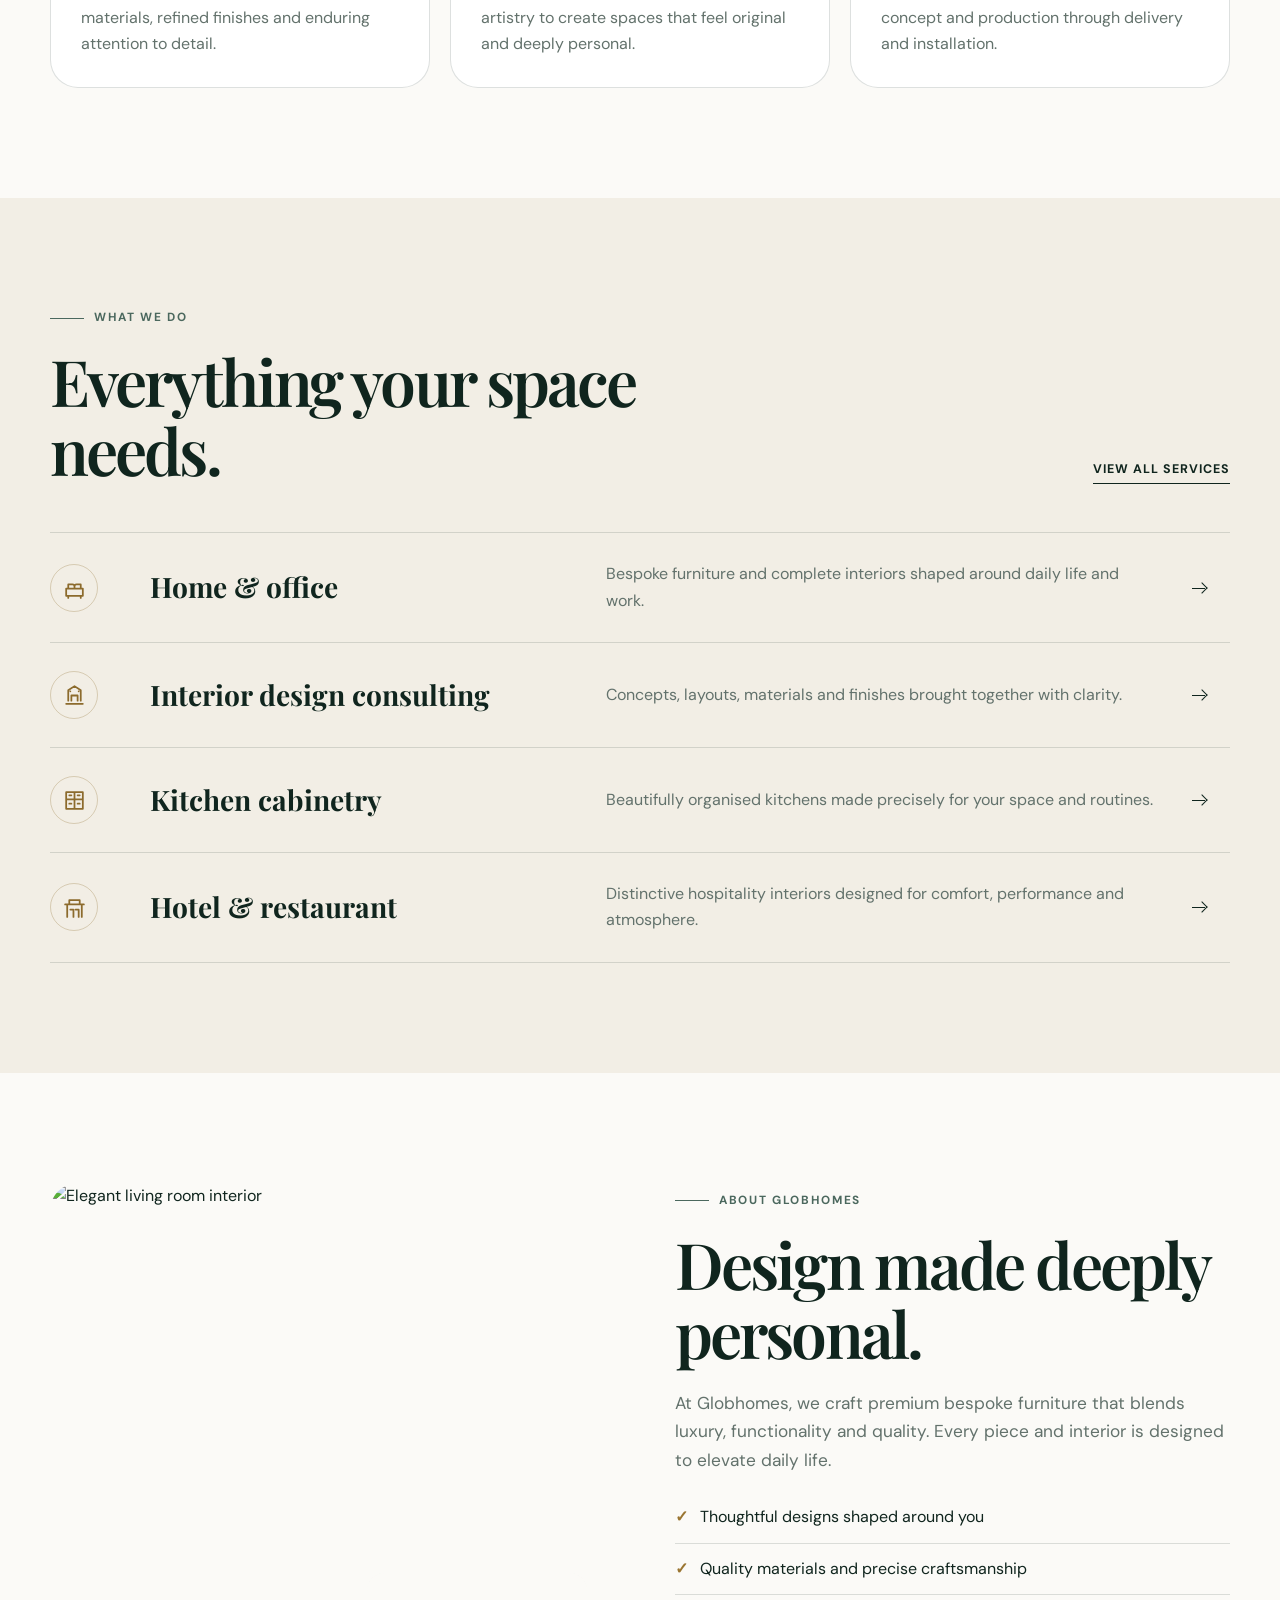
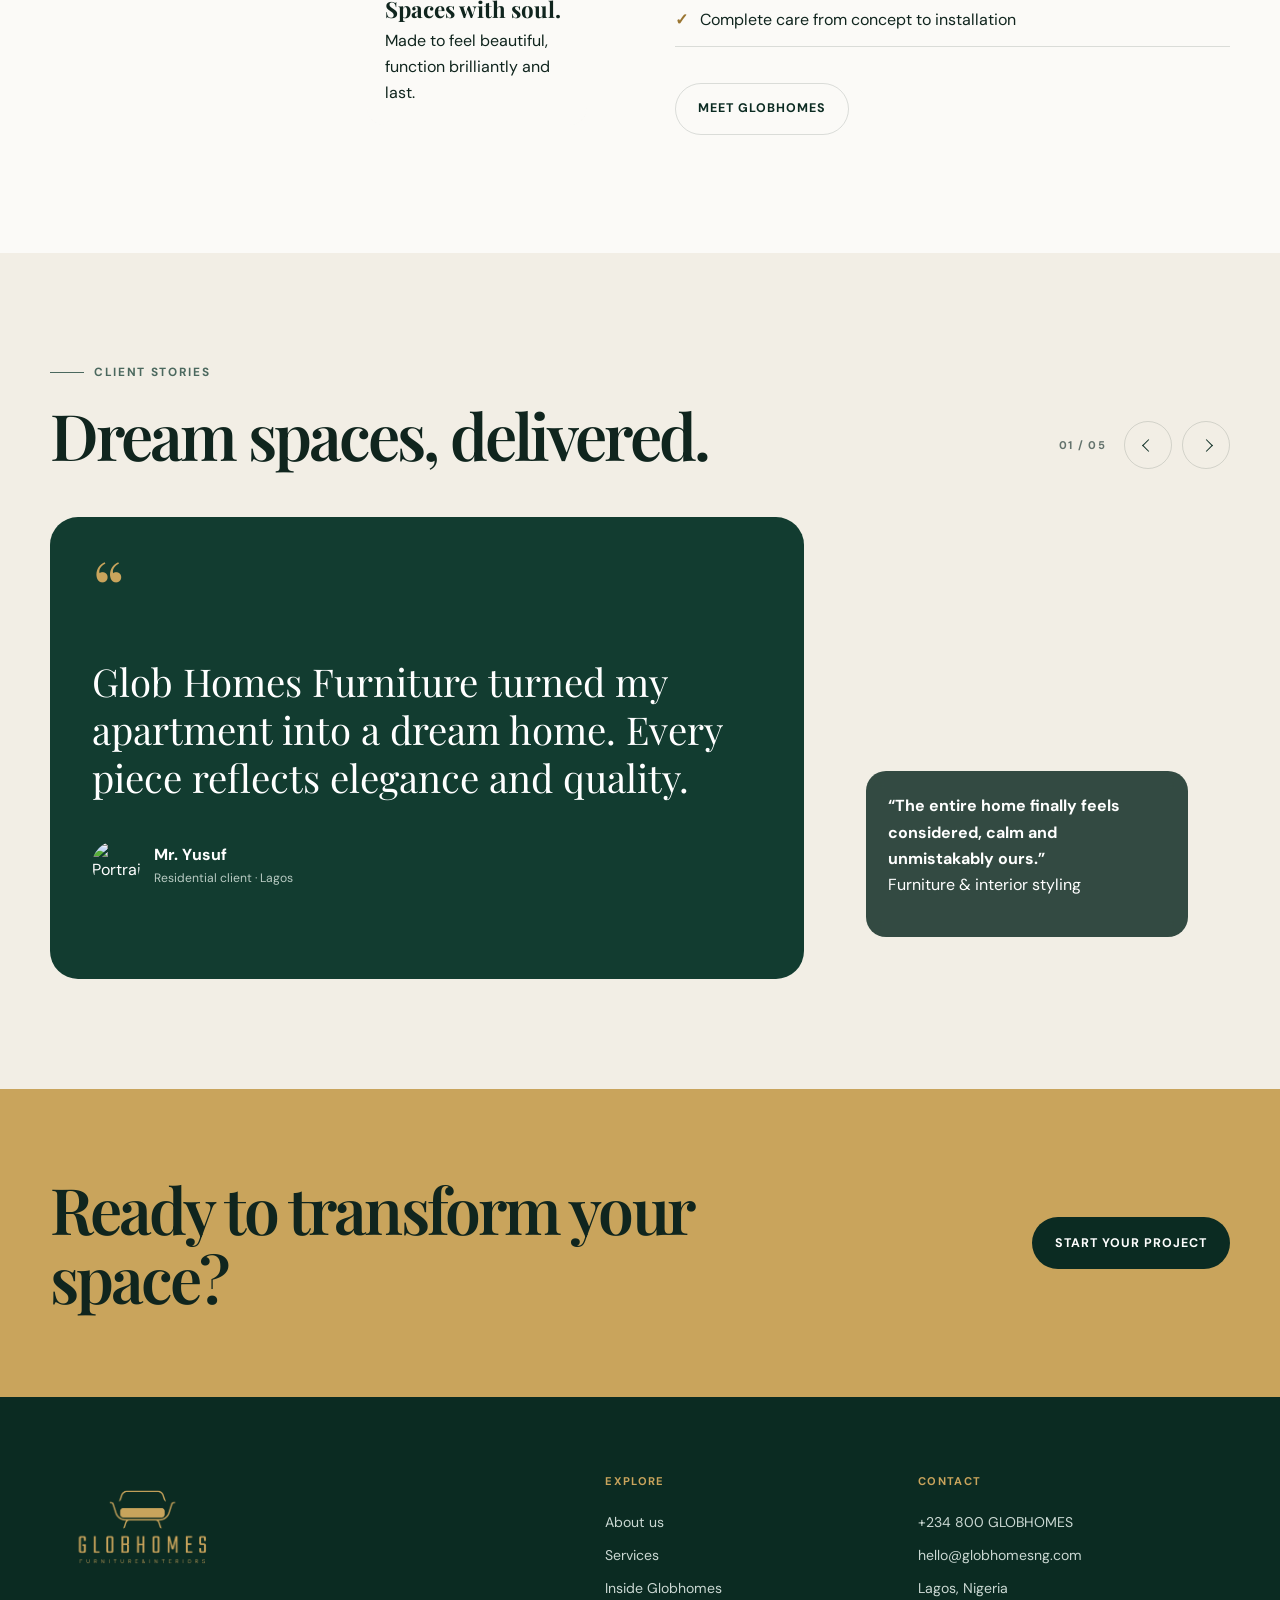
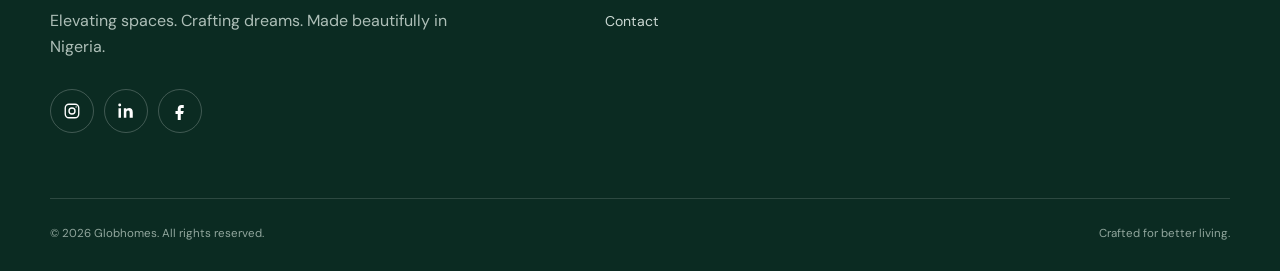
==== commit b2c088a3: "Replace emoji-prone arrow characters" ====
--- a/index.html
+++ b/index.html
@@ -4,7 +4,7 @@
   <meta charset="UTF-8"><meta name="viewport" content="width=device-width, initial-scale=1.0">
   <title>Globhomes Furniture & Interiors | Elevating Spaces, Crafting Dreams</title>
   <meta name="description" content="Globhomes crafts premium bespoke furniture and thoughtful interiors for homes, offices and hospitality spaces.">
-  <link rel="stylesheet" href="assets/styles.css?v=20260607-3">
+  <link rel="stylesheet" href="assets/styles.css?v=20260607-4">
 </head>
 <body>
   <header class="site-header"><div class="container header-inner">
@@ -42,10 +42,10 @@
     <section class="section cream"><div class="container">
       <div class="section-head reveal"><div><p class="eyebrow">What we do</p><h2>Everything your space needs.</h2></div><a class="text-link" href="services.html">View all services</a></div>
       <div class="services-list reveal">
-        <a class="service-row" href="services.html"><span class="service-icon"><svg viewBox="0 0 24 24"><path d="M4 13h16v7H4zM6 13V9h4a2 2 0 0 1 2 2v2m0 0v-2a2 2 0 0 1 2-2h4v4M6 20v2m12-2v2"/></svg></span><h3>Home & office</h3><p>Bespoke furniture and complete interiors shaped around daily life and work.</p><span class="arrow">↗</span></a>
-        <a class="service-row" href="services.html"><span class="service-icon"><svg viewBox="0 0 24 24"><path d="M4 20h16M6 17V7l6-4 6 4v10M9 17v-5h6v5M8 8h.01M16 8h.01"/></svg></span><h3>Interior design consulting</h3><p>Concepts, layouts, materials and finishes brought together with clarity.</p><span class="arrow">↗</span></a>
-        <a class="service-row" href="services.html"><span class="service-icon"><svg viewBox="0 0 24 24"><path d="M4 4h16v16H4zM4 11h16M12 4v16M7 7h2m6 0h2m-10 8h2m6 0h2"/></svg></span><h3>Kitchen cabinetry</h3><p>Beautifully organised kitchens made precisely for your space and routines.</p><span class="arrow">↗</span></a>
-        <a class="service-row" href="services.html"><span class="service-icon"><svg viewBox="0 0 24 24"><path d="M5 21V9h14v12M3 9h18M7 9V5h10v4M8 14h3v7m2-7h3v7"/></svg></span><h3>Hotel & restaurant</h3><p>Distinctive hospitality interiors designed for comfort, performance and atmosphere.</p><span class="arrow">↗</span></a>
+        <a class="service-row" href="services.html"><span class="service-icon"><svg viewBox="0 0 24 24"><path d="M4 13h16v7H4zM6 13V9h4a2 2 0 0 1 2 2v2m0 0v-2a2 2 0 0 1 2-2h4v4M6 20v2m12-2v2"/></svg></span><h3>Home & office</h3><p>Bespoke furniture and complete interiors shaped around daily life and work.</p><span class="arrow" aria-hidden="true"></span></a>
+        <a class="service-row" href="services.html"><span class="service-icon"><svg viewBox="0 0 24 24"><path d="M4 20h16M6 17V7l6-4 6 4v10M9 17v-5h6v5M8 8h.01M16 8h.01"/></svg></span><h3>Interior design consulting</h3><p>Concepts, layouts, materials and finishes brought together with clarity.</p><span class="arrow" aria-hidden="true"></span></a>
+        <a class="service-row" href="services.html"><span class="service-icon"><svg viewBox="0 0 24 24"><path d="M4 4h16v16H4zM4 11h16M12 4v16M7 7h2m6 0h2m-10 8h2m6 0h2"/></svg></span><h3>Kitchen cabinetry</h3><p>Beautifully organised kitchens made precisely for your space and routines.</p><span class="arrow" aria-hidden="true"></span></a>
+        <a class="service-row" href="services.html"><span class="service-icon"><svg viewBox="0 0 24 24"><path d="M5 21V9h14v12M3 9h18M7 9V5h10v4M8 14h3v7m2-7h3v7"/></svg></span><h3>Hotel & restaurant</h3><p>Distinctive hospitality interiors designed for comfort, performance and atmosphere.</p><span class="arrow" aria-hidden="true"></span></a>
       </div>
     </div></section>
 
@@ -55,7 +55,7 @@
     </div></section>
 
     <section class="section cream"><div class="container">
-      <div class="section-head reveal"><div><p class="eyebrow">Client stories</p><h2>Dream spaces, delivered.</h2></div><div class="testimonial-controls" aria-label="Testimonial navigation"><span class="testimonial-count" aria-live="polite">01 / 05</span><button class="testimonial-arrow testimonial-prev" type="button" aria-label="Previous client story">←</button><button class="testimonial-arrow testimonial-next" type="button" aria-label="Next client story">→</button></div></div>
+      <div class="section-head reveal"><div><p class="eyebrow">Client stories</p><h2>Dream spaces, delivered.</h2></div><div class="testimonial-controls" aria-label="Testimonial navigation"><span class="testimonial-count" aria-live="polite">01 / 05</span><button class="testimonial-arrow testimonial-prev" type="button" aria-label="Previous client story"></button><button class="testimonial-arrow testimonial-next" type="button" aria-label="Next client story"></button></div></div>
       <div class="testimonial-carousel reveal" aria-roledescription="carousel" aria-label="Client stories">
         <div class="testimonial-track">
           <article class="testimonial-slide active" aria-label="Client story 1 of 5"><div class="quote-main"><span class="quote-mark">“</span><blockquote>Glob Homes Furniture turned my apartment into a dream home. Every piece reflects elegance and quality.</blockquote><div class="person"><img class="avatar" src="https://images.unsplash.com/photo-1494790108377-be9c29b29330?auto=format&fit=crop&w=200&q=80" alt="Portrait of client"><div><strong>Mr. Yusuf</strong><span>Residential client · Lagos</span></div></div></div><aside class="quote-side quote-side-one"><div><strong>“The entire home finally feels considered, calm and unmistakably ours.”</strong><p>Furniture & interior styling</p></div></aside></article>
--- a/assets/styles.css
+++ b/assets/styles.css
@@ -46,7 +46,6 @@
 .section-head h2 { max-width: 720px; margin-bottom: 0; }
 .btn { display: inline-flex; align-items: center; justify-content: center; gap: 12px; min-height: 52px; padding: 0 22px; border: 1px solid transparent; border-radius: 999px; background: var(--lime); color: var(--forest-2); font-size: .78rem; font-weight: 700; letter-spacing: .08em; text-transform: uppercase; transition: .25s ease; }
 .btn:hover { transform: translateY(-2px); box-shadow: 0 12px 28px rgba(215, 231, 110, .22); }
-.btn::after { content: "↗"; font-size: 1rem; }
 .btn-outline { border-color: var(--line); background: transparent; }
 .dark .btn-outline { border-color: rgba(255,255,255,.25); color: var(--white); }
 .btn-outline:hover { background: var(--white); color: var(--forest-2); }
@@ -101,7 +100,9 @@
 .service-row .service-icon { display: grid; width: 48px; height: 48px; border: 1px solid rgba(140,107,45,.28); border-radius: 50%; color: #8c6b2d; place-items: center; }
 .service-row h3 { margin: 0; font-family: "Playfair Display", serif; font-size: clamp(1.4rem, 2.2vw, 2rem); }
 .service-row p { margin: 0; color: var(--muted); }
-.service-row .arrow { font-size: 1.3rem; }
+.service-row .arrow { position: relative; width: 18px; height: 18px; }
+.service-row .arrow::before { position: absolute; top: 50%; left: 2px; width: 13px; height: 1px; background: currentColor; content: ""; }
+.service-row .arrow::after { position: absolute; top: calc(50% - 4px); right: 2px; width: 7px; height: 7px; border-top: 1px solid currentColor; border-right: 1px solid currentColor; content: ""; transform: rotate(45deg); }
 
 .feature-split { display: grid; grid-template-columns: 1fr 1fr; gap: 70px; align-items: center; }
 .image-frame { position: relative; overflow: hidden; border-radius: var(--radius); }
@@ -116,6 +117,9 @@
 .testimonial-controls { display: flex; align-items: center; gap: 10px; flex: 0 0 auto; }
 .testimonial-count { margin-right: 8px; color: var(--muted); font-size: .7rem; font-weight: 700; letter-spacing: .12em; }
 .testimonial-arrow { display: grid; width: 48px; height: 48px; border: 1px solid var(--line); border-radius: 50%; background: transparent; color: var(--forest-2); font-size: 1.15rem; transition: .25s ease; place-items: center; }
+.testimonial-arrow::before { width: 8px; height: 8px; border-top: 1.5px solid currentColor; border-right: 1.5px solid currentColor; content: ""; }
+.testimonial-prev::before { transform: rotate(-135deg); }
+.testimonial-next::before { transform: rotate(45deg); }
 .testimonial-arrow:hover { border-color: var(--lime); background: var(--lime); transform: translateY(-2px); }
 .testimonial-carousel { overflow: hidden; }
 .testimonial-track { display: flex; transition: transform .65s cubic-bezier(.22,.61,.36,1); }
@@ -185,7 +189,6 @@
 .portfolio-meta { display: flex; justify-content: space-between; gap: 10px; margin-bottom: 10px; color: #71827b; font-size: .68rem; font-weight: 700; letter-spacing: .08em; text-transform: uppercase; }
 .portfolio-content p { margin-bottom: 0; color: var(--muted); font-size: .88rem; }
 .portfolio-open { display: inline-flex; align-items: center; gap: 8px; margin-top: 18px; color: var(--forest); font-size: .7rem; font-weight: 700; letter-spacing: .08em; text-transform: uppercase; }
-.portfolio-open::after { content: "↗"; }
 
 .project-hero { padding: 175px 0 55px; background: var(--paper); }
 .project-hero-grid { display: grid; grid-template-columns: 1.2fr .8fr; gap: 60px; align-items: end; }
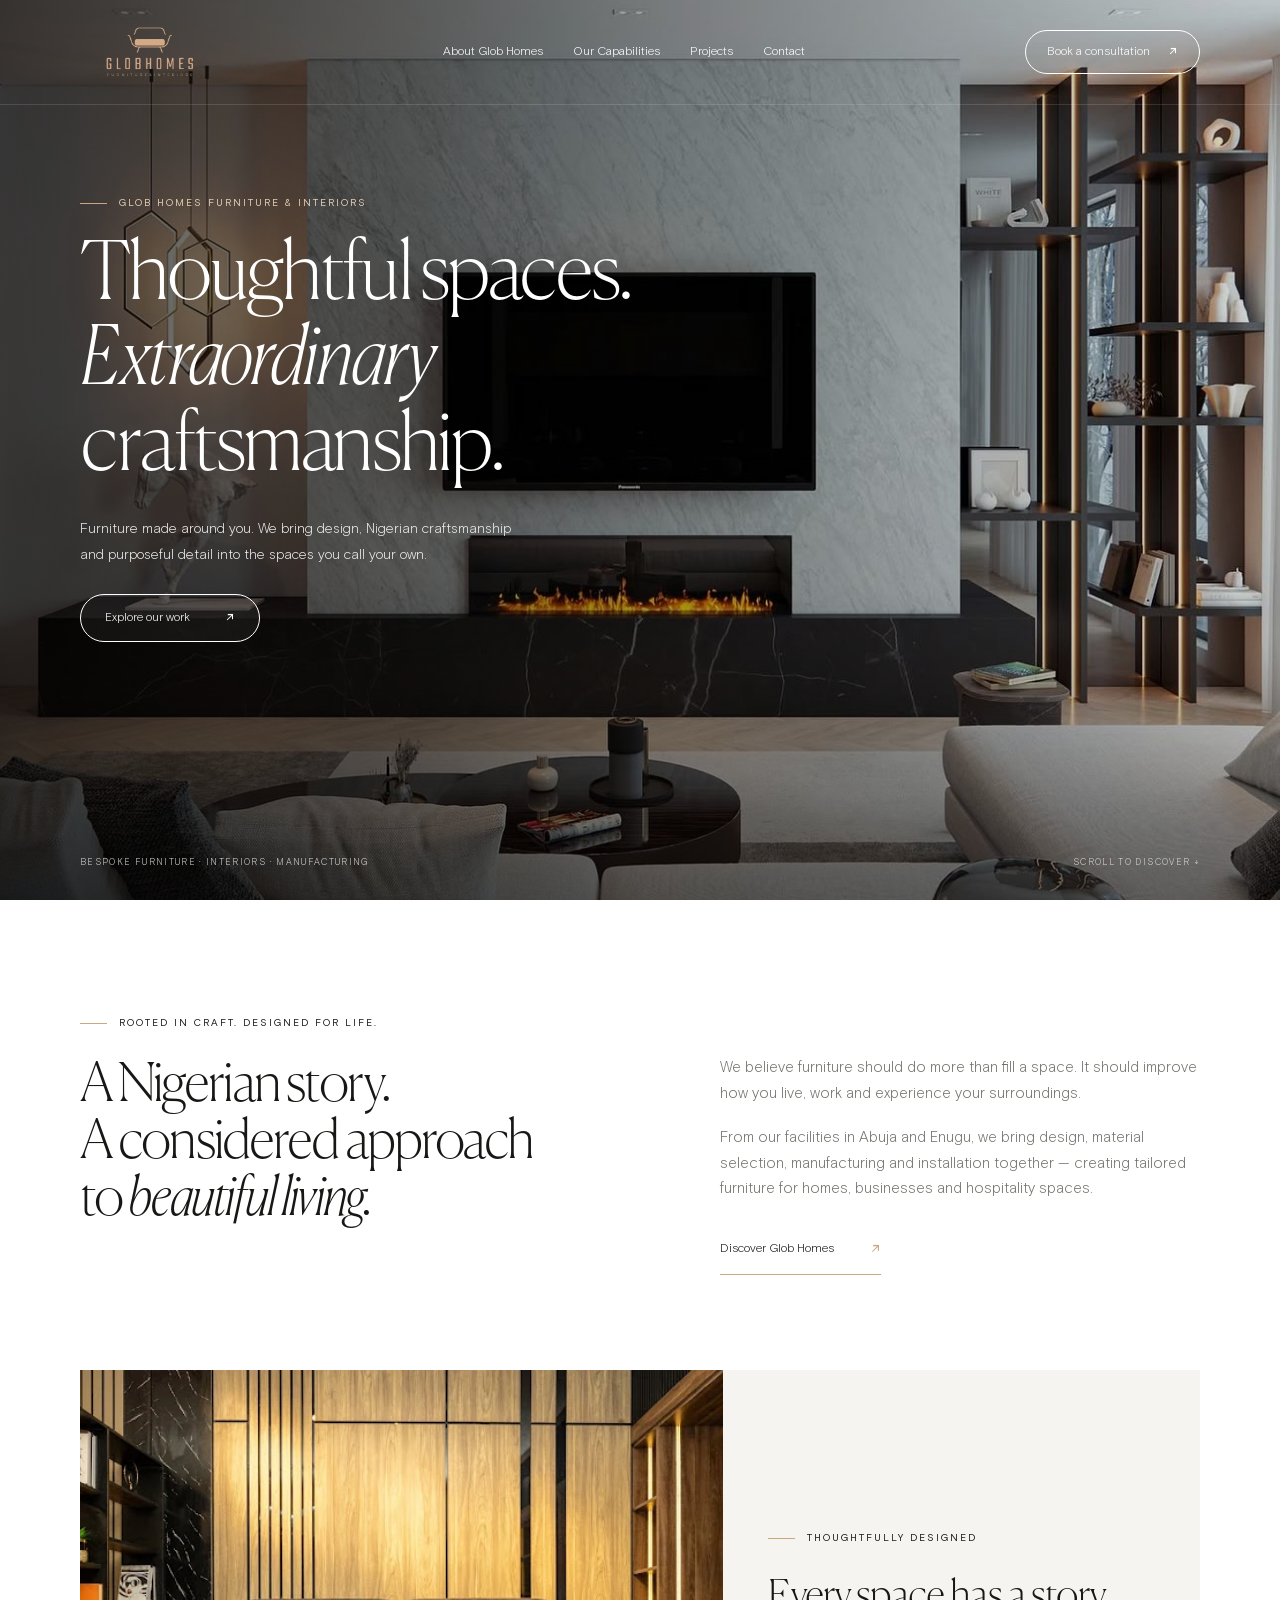
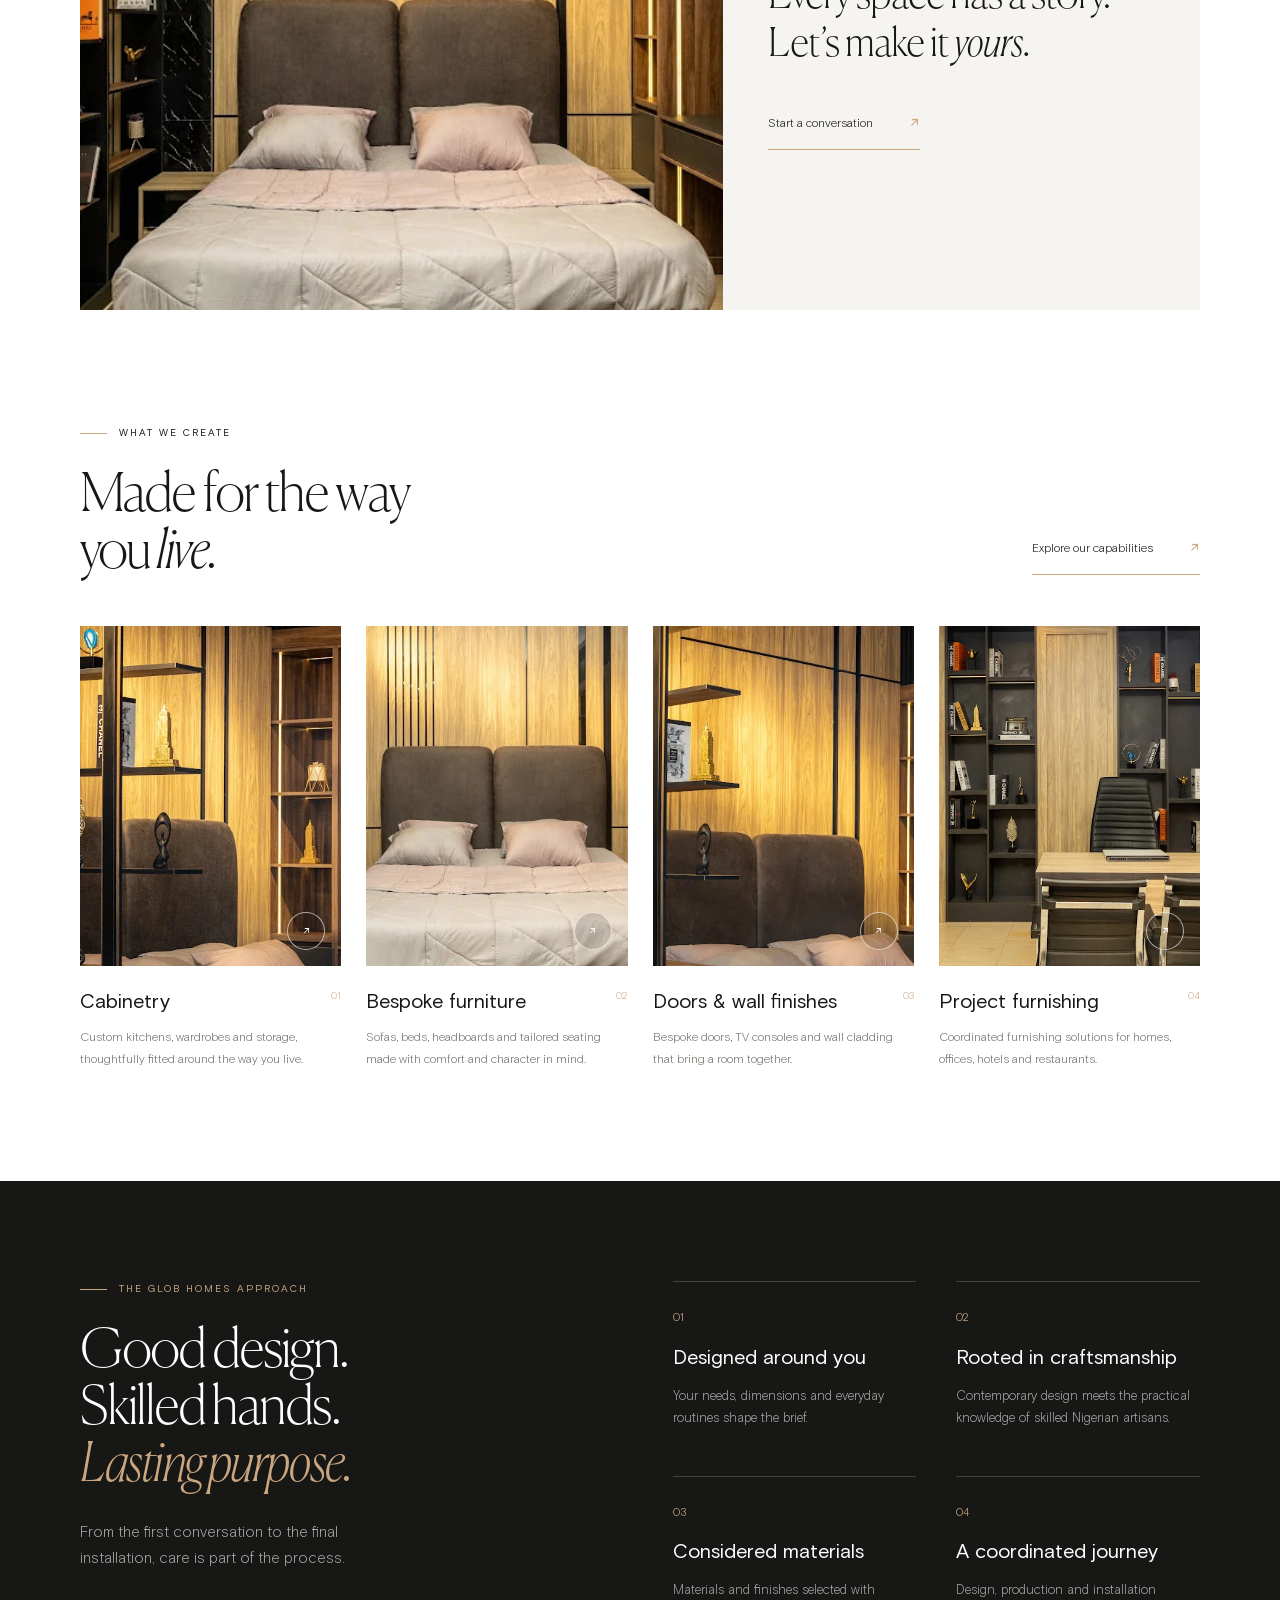
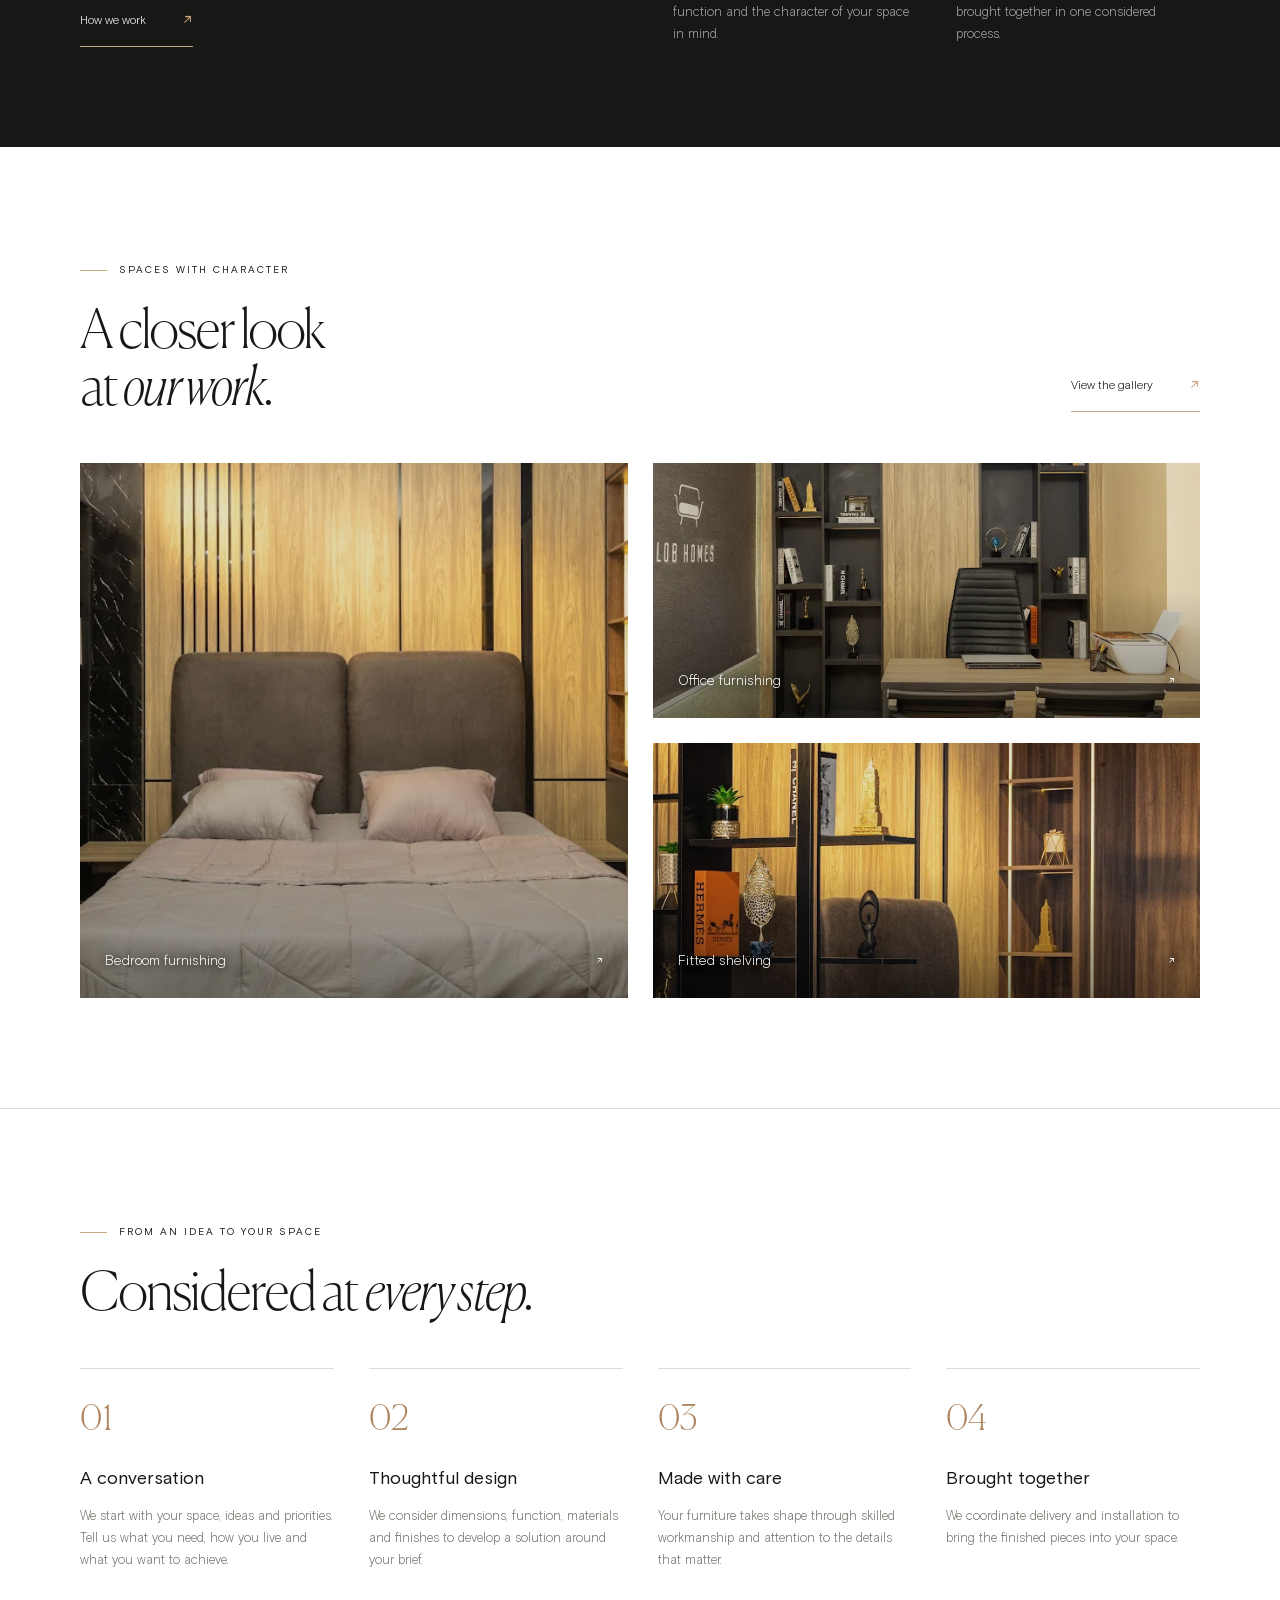
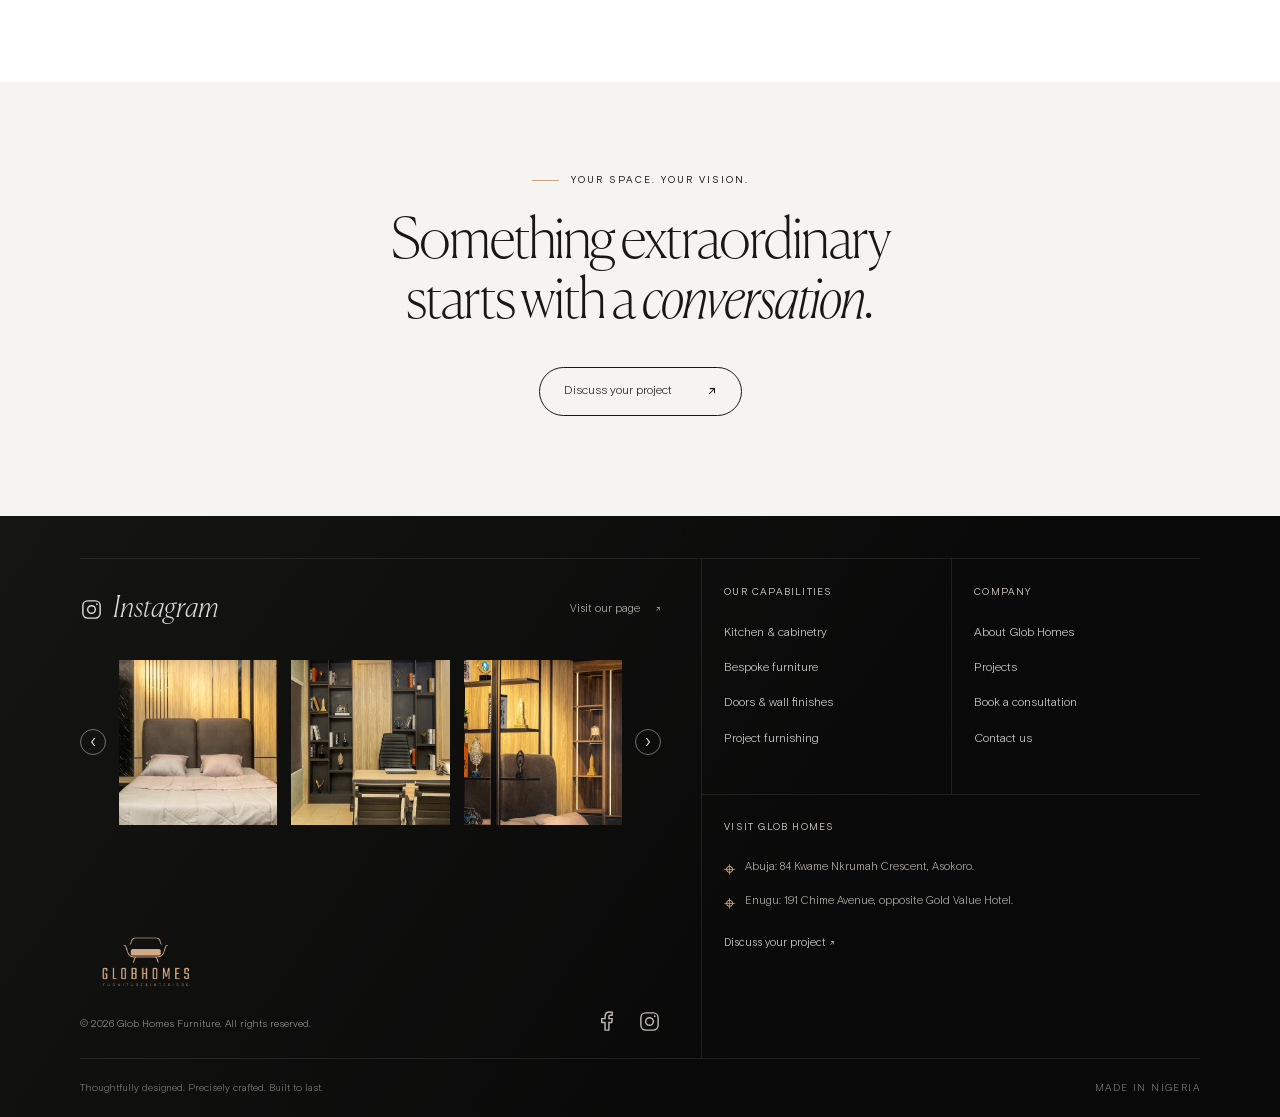
==== commit 944f6f82: "Publish redesigned Glob Homes website Add responsive pages, leadership profile, project gallery, ref" ====
--- a/index.html
+++ b/index.html
@@ -1,75 +1 @@
-<!DOCTYPE html>
-<html lang="en">
-<head>
-  <meta charset="UTF-8"><meta name="viewport" content="width=device-width, initial-scale=1.0">
-  <title>Globhomes Furniture & Interiors | Elevating Spaces, Crafting Dreams</title>
-  <meta name="description" content="Globhomes crafts premium bespoke furniture and thoughtful interiors for homes, offices and hospitality spaces.">
-  <link rel="stylesheet" href="assets/styles.css?v=20260607-4">
-</head>
-<body>
-  <header class="site-header"><div class="container header-inner">
-    <a class="header-logo" href="index.html" aria-label="Globhomes Furniture and Interiors home"><img src="assets/globhomes-logo.png" alt="Globhomes Furniture and Interiors"></a>
-    <button class="menu-toggle" aria-label="Open menu" aria-expanded="false">☰</button>
-    <nav class="nav" aria-label="Main navigation"><a class="active" href="index.html">Home</a><a href="about.html">About</a><a href="services.html">Services</a><a href="listings.html">Inside Globhomes</a><a href="contact.html">Contact</a><a class="btn" href="contact.html">Start a conversation</a></nav>
-  </div></header>
-
-  <main>
-    <section class="hero">
-      <img class="hero-bg" src="https://globhomesng.com/wp-content/uploads/2025/02/IMG_4304.jpg" alt="Globhomes bespoke furniture and interior design">
-      <div class="container hero-content">
-        <p class="eyebrow">Premium furniture & interiors · Nigeria</p>
-        <h1>Beautiful spaces.<br>Crafted <em>for life.</em></h1>
-        <div class="hero-copy"><p>We create bespoke furniture and interiors where global expertise meets Nigerian artistry.</p><div class="hero-actions"><a class="btn" href="listings.html">Explore our work</a><a class="btn btn-outline" href="contact.html">Start your project</a></div></div>
-      </div><span class="hero-scroll">Scroll to discover</span>
-    </section>
-
-    <section class="trust-strip"><div class="container trust-inner">
-      <div><span class="trust-label">Thoughtfully designed livable spaces, crafted with excellence.</span></div>
-      <div><strong class="stat">100%</strong><span class="stat-copy">Bespoke craftsmanship</span></div>
-      <div><strong class="stat">5★</strong><span class="stat-copy">Quality-led design</span></div>
-      <div><strong class="stat">100%</strong><span class="stat-copy">Made for your space</span></div>
-    </div></section>
-
-    <section class="section"><div class="container">
-      <div class="section-head reveal"><div><p class="eyebrow">Why choose Globhomes</p><h2>Furniture and interiors with character built in.</h2></div><p class="lede">From first sketch to final installation, every detail is considered around how you want to live, work and feel.</p></div>
-      <div class="benefit-grid">
-        <article class="benefit-card reveal"><span class="benefit-icon"><svg viewBox="0 0 24 24" aria-hidden="true"><path d="M5 11V8a7 7 0 0 1 14 0v3M4 11h16v8H4zM7 19v2m10-2v2"/></svg></span><h3>Premium pieces</h3><p>Bespoke furniture made with quality materials, refined finishes and enduring attention to detail.</p></article>
-        <article class="benefit-card reveal"><span class="benefit-icon"><svg viewBox="0 0 24 24" aria-hidden="true"><path d="m4 20 5-1 10-10-4-4L5 15l-1 5ZM13 7l4 4M5 15l4 4M19 3l2 2-2 2"/></svg></span><h3>High-quality design</h3><p>Global design perspective meets Nigerian artistry to create spaces that feel original and deeply personal.</p></article>
-        <article class="benefit-card reveal"><span class="benefit-icon"><svg viewBox="0 0 24 24" aria-hidden="true"><path d="M4 9 12 4l8 5-8 5-8-5Zm0 5 8 5 8-5M4 18l8 5 8-5"/></svg></span><h3>Complete execution</h3><p>One expert team guides the process from concept and production through delivery and installation.</p></article>
-      </div>
-    </div></section>
-
-    <section class="section cream"><div class="container">
-      <div class="section-head reveal"><div><p class="eyebrow">What we do</p><h2>Everything your space needs.</h2></div><a class="text-link" href="services.html">View all services</a></div>
-      <div class="services-list reveal">
-        <a class="service-row" href="services.html"><span class="service-icon"><svg viewBox="0 0 24 24"><path d="M4 13h16v7H4zM6 13V9h4a2 2 0 0 1 2 2v2m0 0v-2a2 2 0 0 1 2-2h4v4M6 20v2m12-2v2"/></svg></span><h3>Home & office</h3><p>Bespoke furniture and complete interiors shaped around daily life and work.</p><span class="arrow" aria-hidden="true"></span></a>
-        <a class="service-row" href="services.html"><span class="service-icon"><svg viewBox="0 0 24 24"><path d="M4 20h16M6 17V7l6-4 6 4v10M9 17v-5h6v5M8 8h.01M16 8h.01"/></svg></span><h3>Interior design consulting</h3><p>Concepts, layouts, materials and finishes brought together with clarity.</p><span class="arrow" aria-hidden="true"></span></a>
-        <a class="service-row" href="services.html"><span class="service-icon"><svg viewBox="0 0 24 24"><path d="M4 4h16v16H4zM4 11h16M12 4v16M7 7h2m6 0h2m-10 8h2m6 0h2"/></svg></span><h3>Kitchen cabinetry</h3><p>Beautifully organised kitchens made precisely for your space and routines.</p><span class="arrow" aria-hidden="true"></span></a>
-        <a class="service-row" href="services.html"><span class="service-icon"><svg viewBox="0 0 24 24"><path d="M5 21V9h14v12M3 9h18M7 9V5h10v4M8 14h3v7m2-7h3v7"/></svg></span><h3>Hotel & restaurant</h3><p>Distinctive hospitality interiors designed for comfort, performance and atmosphere.</p><span class="arrow" aria-hidden="true"></span></a>
-      </div>
-    </div></section>
-
-    <section class="section"><div class="container feature-split">
-      <div class="image-frame reveal"><img src="https://images.unsplash.com/photo-1600210492486-724fe5c67fb0?auto=format&fit=crop&w=1300&q=90" alt="Elegant living room interior"><div class="image-note"><strong>Spaces with soul.</strong><span>Made to feel beautiful, function brilliantly and last.</span></div></div>
-      <div class="reveal"><p class="eyebrow">About Globhomes</p><h2>Design made deeply personal.</h2><p class="lede">At Globhomes, we craft premium bespoke furniture that blends luxury, functionality and quality. Every piece and interior is designed to elevate daily life.</p><ul class="check-list"><li>Thoughtful designs shaped around you</li><li>Quality materials and precise craftsmanship</li><li>Complete care from concept to installation</li></ul><a class="btn btn-outline" href="about.html">Meet Globhomes</a></div>
-    </div></section>
-
-    <section class="section cream"><div class="container">
-      <div class="section-head reveal"><div><p class="eyebrow">Client stories</p><h2>Dream spaces, delivered.</h2></div><div class="testimonial-controls" aria-label="Testimonial navigation"><span class="testimonial-count" aria-live="polite">01 / 05</span><button class="testimonial-arrow testimonial-prev" type="button" aria-label="Previous client story"></button><button class="testimonial-arrow testimonial-next" type="button" aria-label="Next client story"></button></div></div>
-      <div class="testimonial-carousel reveal" aria-roledescription="carousel" aria-label="Client stories">
-        <div class="testimonial-track">
-          <article class="testimonial-slide active" aria-label="Client story 1 of 5"><div class="quote-main"><span class="quote-mark">“</span><blockquote>Glob Homes Furniture turned my apartment into a dream home. Every piece reflects elegance and quality.</blockquote><div class="person"><img class="avatar" src="https://images.unsplash.com/photo-1494790108377-be9c29b29330?auto=format&fit=crop&w=200&q=80" alt="Portrait of client"><div><strong>Mr. Yusuf</strong><span>Residential client · Lagos</span></div></div></div><aside class="quote-side quote-side-one"><div><strong>“The entire home finally feels considered, calm and unmistakably ours.”</strong><p>Furniture & interior styling</p></div></aside></article>
-          <article class="testimonial-slide" aria-label="Client story 2 of 5"><div class="quote-main"><span class="quote-mark">“</span><blockquote>The attention to detail is unmatched. Our kitchen is beautiful, practical and a joy to use every day.</blockquote><div class="person"><img class="avatar" src="https://images.unsplash.com/photo-1531123897727-8f129e1688ce?auto=format&fit=crop&w=200&q=80" alt="Portrait of client"><div><strong>Mrs. Adebayo</strong><span>Kitchen client · Lagos</span></div></div></div><aside class="quote-side quote-side-two"><div><strong>“Every cabinet, finish and storage detail works exactly as we hoped.”</strong><p>Custom kitchen cabinetry</p></div></aside></article>
-          <article class="testimonial-slide" aria-label="Client story 3 of 5"><div class="quote-main"><span class="quote-mark">“</span><blockquote>Globhomes understood the atmosphere we wanted for our restaurant and delivered a space guests remember.</blockquote><div class="person"><img class="avatar" src="https://images.unsplash.com/photo-1500648767791-00dcc994a43e?auto=format&fit=crop&w=200&q=80" alt="Portrait of client"><div><strong>Mr. Okafor</strong><span>Hospitality client · Abuja</span></div></div></div><aside class="quote-side quote-side-three"><div><strong>“The space is warm, distinctive and performs beautifully during service.”</strong><p>Restaurant interior</p></div></aside></article>
-          <article class="testimonial-slide" aria-label="Client story 4 of 5"><div class="quote-main"><span class="quote-mark">“</span><blockquote>From the first conversation to installation, the process felt thoughtful, organised and completely personal.</blockquote><div class="person"><img class="avatar" src="https://images.unsplash.com/photo-1544005313-94ddf0286df2?auto=format&fit=crop&w=200&q=80" alt="Portrait of client"><div><strong>Mrs. Adeyemi</strong><span>Residential client · Port Harcourt</span></div></div></div><aside class="quote-side quote-side-four"><div><strong>“The bespoke pieces fit our home and our routines perfectly.”</strong><p>Custom furniture collection</p></div></aside></article>
-          <article class="testimonial-slide" aria-label="Client story 5 of 5"><div class="quote-main"><span class="quote-mark">“</span><blockquote>Our new office feels polished, welcoming and built around how our team actually works.</blockquote><div class="person"><img class="avatar" src="https://images.unsplash.com/photo-1507003211169-0a1dd7228f2d?auto=format&fit=crop&w=200&q=80" alt="Portrait of client"><div><strong>Mr. Balogun</strong><span>Commercial client · Lagos</span></div></div></div><aside class="quote-side quote-side-five"><div><strong>“Globhomes balanced professionalism, comfort and character brilliantly.”</strong><p>Office furniture & interior</p></div></aside></article>
-        </div>
-      </div>
-    </div></section>
-
-    <section class="cta-band"><div class="container"><h2>Ready to transform your space?</h2><a class="btn" href="contact.html">Start your project</a></div></section>
-  </main>
-
-  <footer class="site-footer"><div class="container"><div class="footer-grid"><div class="footer-intro"><a class="footer-logo" href="index.html" aria-label="Globhomes Furniture and Interiors home"><img src="assets/globhomes-logo-gold.png" alt="Globhomes Furniture and Interiors"></a><p>Elevating spaces. Crafting dreams. Made beautifully in Nigeria.</p><div class="social-row"><a href="https://www.instagram.com/globhomes_furnitures/" target="_blank" rel="noopener" aria-label="Instagram"><svg viewBox="0 0 24 24" aria-hidden="true"><rect x="3" y="3" width="18" height="18" rx="5"/><circle cx="12" cy="12" r="4"/><path d="M17.5 6.5h.01"/></svg><span class="sr-only">Instagram</span></a><a href="https://linkedin.com/" target="_blank" rel="noopener" aria-label="LinkedIn"><svg class="linkedin-icon" viewBox="0 0 24 24" aria-hidden="true"><path d="M5.3 8.2H2V21h3.3V8.2ZM3.65 2A1.95 1.95 0 1 0 3.65 5.9 1.95 1.95 0 0 0 3.65 2ZM21 13.65c0-3.86-2.06-5.65-4.81-5.65-2.22 0-3.21 1.22-3.77 2.08V8.2H9.1V21h3.32v-6.34c0-1.67.32-3.29 2.39-3.29 2.04 0 2.06 1.91 2.06 3.4V21H21v-7.35Z"/></svg><span class="sr-only">LinkedIn</span></a><a href="https://web.facebook.com/profile.php?id=100088973304672" target="_blank" rel="noopener" aria-label="Facebook"><svg viewBox="0 0 24 24" aria-hidden="true"><path d="M14 8h3V4h-3c-3 0-5 2-5 5v3H6v4h3v8h4v-8h3l1-4h-4V9c0-.7.3-1 1-1Z"/></svg><span class="sr-only">Facebook</span></a></div></div><div><p class="footer-title">Explore</p><div class="footer-links"><a href="about.html">About us</a><a href="services.html">Services</a><a href="listings.html">Inside Globhomes</a><a href="contact.html">Contact</a></div></div><div><p class="footer-title">Contact</p><div class="footer-links"><a href="tel:+2348004562466">+234 800 GLOBHOMES</a><a href="mailto:hello@globhomesng.com">hello@globhomesng.com</a><span>Lagos, Nigeria</span></div></div></div><div class="footer-bottom"><span>© 2026 Globhomes. All rights reserved.</span><span>Crafted for better living.</span></div></div></footer>
-  <script src="assets/site.js?v=20260607-3"></script>
-</body></html>
+<!doctype html><html lang="en"><head><meta charset="utf-8"><meta name="viewport" content="width=device-width,initial-scale=1"><meta name="description" content="Glob Homes Furniture — bespoke furniture manufacturing, cabinetry and furnishing solutions in Abuja and Enugu, Nigeria."><title>Glob Homes — Thoughtfully designed. Precisely crafted.</title><link rel="stylesheet" href="style.css?v=projects-11"><script defer src="app.js?v=projects-11"></script></head><body><a class="skip" href="#main">Skip to content</a><header id="header"><a class="brand" href="index.html" aria-label="Glob Homes home"><img src="assets/logo-original.png" alt="Glob Homes Furniture and Interiors"></a><nav id="nav" aria-label="Main navigation"><a href="about.html">About Glob Homes</a><a href="capabilities.html">Our Capabilities</a><a href="projects.html">Projects</a><a href="contact.html">Contact</a></nav><a class="button header-cta" href="contact.html">Book a consultation <span>↗</span></a><button id="menu" aria-label="Open navigation" aria-expanded="false" aria-controls="nav"><span></span><span></span></button></header><main id="main"></main><footer class="reference-footer"><div class="footer-panel-left"><div class="instagram-heading"><a class="instagram-title" href="https://www.instagram.com/globhomes_furnitures" target="_blank" rel="noreferrer"><svg viewBox="0 0 24 24" fill="none" stroke="currentColor" stroke-width="1.5" aria-hidden="true"><rect x="3" y="3" width="18" height="18" rx="5"/><circle cx="12" cy="12" r="4"/><circle cx="17.5" cy="6.5" r=".9" fill="currentColor" stroke="none"/></svg><span>Instagram</span></a><a class="visit-instagram" href="https://www.instagram.com/globhomes_furnitures" target="_blank" rel="noreferrer">Visit our page <span>↗</span></a></div><div class="instagram-carousel"><button class="feed-arrow feed-prev" aria-label="Previous Instagram photos">‹</button><div class="instagram-track" aria-label="Glob Homes photo highlights"><a href="https://www.instagram.com/globhomes_furnitures" target="_blank" rel="noreferrer" aria-label="View Glob Homes on Instagram: Bedroom furniture and wall finishes"><img loading="lazy" src="assets/bedroom.webp" alt="Bedroom furniture and wall finishes"><span><svg viewBox="0 0 24 24" fill="none" stroke="currentColor" stroke-width="1.5" aria-hidden="true"><rect x="3" y="3" width="18" height="18" rx="5"/><circle cx="12" cy="12" r="4"/><circle cx="17.5" cy="6.5" r=".9" fill="currentColor" stroke="none"/></svg></span></a><a href="https://www.instagram.com/globhomes_furnitures" target="_blank" rel="noreferrer" aria-label="View Glob Homes on Instagram: Bespoke office furniture"><img loading="lazy" src="assets/office.webp" alt="Bespoke office furniture"><span><svg viewBox="0 0 24 24" fill="none" stroke="currentColor" stroke-width="1.5" aria-hidden="true"><rect x="3" y="3" width="18" height="18" rx="5"/><circle cx="12" cy="12" r="4"/><circle cx="17.5" cy="6.5" r=".9" fill="currentColor" stroke="none"/></svg></span></a><a href="https://www.instagram.com/globhomes_furnitures" target="_blank" rel="noreferrer" aria-label="View Glob Homes on Instagram: Fitted shelving"><img loading="lazy" src="assets/shelving.webp" alt="Fitted shelving"><span><svg viewBox="0 0 24 24" fill="none" stroke="currentColor" stroke-width="1.5" aria-hidden="true"><rect x="3" y="3" width="18" height="18" rx="5"/><circle cx="12" cy="12" r="4"/><circle cx="17.5" cy="6.5" r=".9" fill="currentColor" stroke="none"/></svg></span></a><a href="https://www.instagram.com/globhomes_furnitures" target="_blank" rel="noreferrer" aria-label="View Glob Homes on Instagram: Bedroom details"><img loading="lazy" src="assets/bedroom-detail.webp" alt="Bedroom details"><span><svg viewBox="0 0 24 24" fill="none" stroke="currentColor" stroke-width="1.5" aria-hidden="true"><rect x="3" y="3" width="18" height="18" rx="5"/><circle cx="12" cy="12" r="4"/><circle cx="17.5" cy="6.5" r=".9" fill="currentColor" stroke="none"/></svg></span></a><a href="https://www.instagram.com/globhomes_furnitures" target="_blank" rel="noreferrer" aria-label="View Glob Homes on Instagram: Office cabinetry"><img loading="lazy" src="assets/office-detail.webp" alt="Office cabinetry"><span><svg viewBox="0 0 24 24" fill="none" stroke="currentColor" stroke-width="1.5" aria-hidden="true"><rect x="3" y="3" width="18" height="18" rx="5"/><circle cx="12" cy="12" r="4"/><circle cx="17.5" cy="6.5" r=".9" fill="currentColor" stroke="none"/></svg></span></a></div><button class="feed-arrow feed-next" aria-label="Next Instagram photos">›</button></div><div class="footer-brand-row"><div><a class="brand" href="index.html"><img src="assets/logo-original.png" alt="Glob Homes Furniture and Interiors"></a><p>© 2026 Glob Homes Furniture. All rights reserved.</p></div><div class="social-icons"><a href="https://web.facebook.com/profile.php?id=100088973304672" target="_blank" rel="noreferrer" aria-label="Glob Homes on Facebook"><svg viewBox="0 0 24 24" fill="none" stroke="currentColor" stroke-width="1.5" stroke-linejoin="round" aria-hidden="true"><path d="M14.5 21v-8h3l.5-4h-3.5V7c0-1 .4-1.5 1.7-1.5H18V2.2c-.7-.1-1.8-.2-2.8-.2-3 0-4.7 1.8-4.7 4.8V9H7v4h3.5v8z"/></svg></a><a href="https://www.instagram.com/globhomes_furnitures" target="_blank" rel="noreferrer" aria-label="Glob Homes on Instagram"><svg viewBox="0 0 24 24" fill="none" stroke="currentColor" stroke-width="1.5" aria-hidden="true"><rect x="3" y="3" width="18" height="18" rx="5"/><circle cx="12" cy="12" r="4"/><circle cx="17.5" cy="6.5" r=".9" fill="currentColor" stroke="none"/></svg></a></div></div></div><div class="footer-panel-right"><div class="footer-link-columns"><div><span class="eyebrow">OUR CAPABILITIES</span><a href="capabilities.html#cabinetry">Kitchen & cabinetry</a><a href="capabilities.html#upholstery">Bespoke furniture</a><a href="capabilities.html#finishes">Doors & wall finishes</a><a href="capabilities.html#commercial">Project furnishing</a></div><div><span class="eyebrow">COMPANY</span><a href="about.html">About Glob Homes</a><a href="projects.html">Projects</a><a href="contact.html">Book a consultation</a><a href="contact.html">Contact us</a></div></div><div class="footer-contact"><span class="eyebrow">VISIT GLOB HOMES</span><p><span aria-hidden="true">⌖</span><span>Abuja: 84 Kwame Nkrumah Crescent, Asokoro.</span></p><p><span aria-hidden="true">⌖</span><span>Enugu: 191 Chime Avenue, opposite Gold Value Hotel.</span></p><a href="contact.html">Discuss your project ↗</a></div></div><div class="footer-base"><span>Thoughtfully designed. Precisely crafted. Built to last.</span><span>MADE IN NIGERIA</span></div></footer><dialog id="viewer"><button aria-label="Close image" id="close-viewer">×</button><img alt=""><p></p></dialog></body></html>
--- a/style.css
+++ b/style.css
@@ -0,0 +1,69 @@
+@font-face{font-family:'Canela';src:url('assets/canela-thin.otf');font-weight:100;font-style:normal;font-display:swap}
+@font-face{font-family:'Canela';src:url('assets/canela-thin-italic.otf');font-weight:100;font-style:italic;font-display:swap}
+@font-face{font-family:'Grotesque';src:url('assets/grotesque-light.ttf');font-weight:300;font-style:normal;font-display:swap}
+@font-face{font-family:'Grotesque';src:url('assets/grotesque-regular.ttf');font-weight:400;font-style:normal;font-display:swap}
+:root{--gold:#cba781;--ink:#171715;--paper:#fff;--soft:#f6f4f0;--muted:#72716b;--line:#dedbd4}*{box-sizing:border-box}html{scroll-behavior:smooth;scroll-padding-top:110px}body{margin:0;color:var(--ink);font:15px/1.7 'Grotesque',Arial,sans-serif;background:var(--paper)}a{color:inherit;text-decoration:none}button,input,textarea,select{font:inherit}button,a,input,select,textarea{-webkit-tap-highlight-color:transparent}button{cursor:pointer}img{display:block;width:100%;object-fit:cover}h1,h2,h3,p{margin:0}h1,h2{font-family:'Canela',Georgia,serif;font-weight:100;line-height:1.06;letter-spacing:-.035em}h1{font-size:clamp(48px,5.8vw,86px)}h2{font-size:clamp(38px,4.2vw,62px)}h3{font-size:20px;font-weight:450;line-height:1.4}em{font-family:'Canela',Georgia,serif;font-weight:100}p{color:var(--muted)}.wrap{max-width:1440px;padding-left:6.25%;padding-right:6.25%;margin:auto}.eyebrow{display:block;font-size:10px;font-weight:500;letter-spacing:.2em;margin-bottom:26px}.eyebrow:before{content:'';display:inline-block;width:27px;height:1px;background:var(--gold);vertical-align:middle;margin-right:12px}.button{display:inline-flex;align-items:center;justify-content:space-between;gap:35px;border:1px solid currentColor;border-radius:50px;padding:13px 24px;font-size:12px;transition:background .2s,color .2s}.button:hover{background:var(--gold);border-color:var(--gold);color:#151412}.button span{font-size:19px;line-height:1}.text-link{display:inline-flex;gap:36px;align-items:center;font-size:12px;border-bottom:1px solid var(--gold);padding:7px 0}.text-link span{font-size:21px;color:var(--gold)}.skip{position:fixed;left:20px;top:-100px;z-index:200;background:#fff;padding:12px}.skip:focus{top:15px}:focus-visible{outline:2px solid var(--gold);outline-offset:5px}header{height:105px;position:absolute;top:0;left:0;width:100%;z-index:50;padding:12px 6.25%;display:flex;align-items:center;gap:40px;color:#fff;border-bottom:1px solid #ffffff20}.brand{display:block;flex:none;width:143px}.brand img{object-fit:contain;max-height:75px;filter:brightness(0) saturate(100%) invert(74%) sepia(22%) saturate(525%) hue-rotate(345deg) brightness(92%) contrast(89%)}nav{display:flex;gap:30px;margin:auto;font-size:12px}nav a{padding:10px 0}nav a:hover,nav a[aria-current]{color:var(--gold)}.header-cta{padding:11px 21px;gap:18px}#menu{display:none}.hero{height:100svh;min-height:700px;max-height:1080px;position:relative;background:#292724;color:#fff}.hero-image,.hero-shade{position:absolute;inset:0;height:100%;width:100%}.hero-image{object-position:center}.hero-shade{background:linear-gradient(90deg,#000a 0%,#0005 52%,#0002),linear-gradient(0deg,#0006,transparent 30%)}.hero-content{position:relative;padding:195px 6.25% 100px;max-width:890px}.hero-content .eyebrow{color:#e5d1b8;margin-bottom:23px}.hero h1{font-size:clamp(58px,6.3vw,93px)}.hero-content p{color:#eee;max-width:440px;font-size:14px;line-height:1.8;margin:26px 0}.hero .button{background:#ffffff0c}.hero-bottom{position:absolute;bottom:30px;left:6.25%;right:6.25%;display:flex;justify-content:space-between;font-size:9px;letter-spacing:.15em;color:#ddd}.story{display:grid;grid-template-columns:1.1fr 1fr;gap:10%;padding-top:115px;padding-bottom:95px}.story-copy{padding-top:40px}.story-copy p+p{margin-top:19px}.story-copy .text-link{margin-top:23px}.image-story{display:grid;grid-template-columns:1.35fr 1fr;gap:0}.image-story>img{height:540px}.image-story>div{background:var(--soft);padding:70px 45px;display:flex;flex-direction:column;justify-content:center}.image-story p{font:40px/1.2 'Canela',Georgia,serif;color:var(--ink);letter-spacing:-.02em}.image-story .text-link{align-self:start;margin-top:30px}.collections,.projects,.process,.values-section{padding-top:115px;padding-bottom:110px}.section-heading{display:flex;justify-content:space-between;align-items:end;margin-bottom:44px;gap:30px}.section-heading .text-link{margin-bottom:7px}.collection-grid{display:grid;grid-template-columns:repeat(4,1fr);gap:25px}.collection .image{position:relative;overflow:hidden}.collection img{height:340px;transition:transform .6s}.collection:hover img{transform:scale(1.035)}.round{position:absolute;bottom:16px;right:16px;border:1px solid #fff9;border-radius:50%;height:38px;width:38px;display:grid;place-items:center;color:#fff;background:#0002}.card-heading{display:flex;justify-content:space-between;gap:10px;margin-top:22px}.card-heading small{color:var(--gold);font-size:10px}.collection p{font-size:12px;line-height:1.8;margin-top:12px}.why{background:var(--ink);color:#fff;padding:100px 0}.why-grid{display:grid;grid-template-columns:1fr 1.15fr;gap:12%}.why .eyebrow{color:var(--gold)}.why h2 em{color:var(--gold)}.why-grid>div>p{max-width:320px;margin:25px 0;color:#aaa}.values{display:grid;grid-template-columns:1fr 1fr;gap:45px 40px}.values article{border-top:1px solid #ffffff30;padding-top:22px}.values article>span{color:var(--gold);font-size:11px}.values h3{margin:14px 0}.values p{font-size:13px;color:#aaa}.gallery-grid{display:grid;grid-template-columns:1fr 1fr;gap:25px}.gallery-item{padding:0;border:0;position:relative;background:#222;overflow:hidden;text-align:left;color:#fff}.gallery-item.tall{grid-row:span 2}.gallery-item img{height:255px;transition:transform .5s,opacity .5s;opacity:.88}.gallery-item.tall img{height:535px}.gallery-item:hover img{transform:scale(1.03);opacity:1}.gallery-item>span{position:absolute;bottom:24px;left:25px;right:25px;font-size:14px;display:flex;justify-content:space-between;text-shadow:0 1px 10px #000}.gallery-item:after{content:'';position:absolute;inset:50% 0 0;background:linear-gradient(transparent,#0006);pointer-events:none}.gallery-item>span{z-index:1}.process{border-top:1px solid var(--line)}.steps{display:grid;grid-template-columns:repeat(4,1fr);gap:35px}.step{border-top:1px solid var(--line);padding-top:22px}.step>span{font-family:'Canela',Georgia,serif;font-size:35px;color:#ad855f}.step h3{margin:17px 0 13px;font-size:18px}.step p{font-size:13px}.closing{text-align:center;background:var(--soft);padding:90px 6.25% 100px}.closing .eyebrow{margin-bottom:24px}.closing .button{margin-top:35px}.closing h2{font-size:clamp(38px,4.4vw,65px)}footer{background:#0c0c0b;color:#ddd;padding:60px 6.25% 20px}.footer-top{display:flex;align-items:center;justify-content:space-between;gap:30px;padding-bottom:45px;border-bottom:1px solid #ffffff23}.footer-top p{font-family:'Canela',Georgia,serif;font-size:25px;line-height:1.3;color:#ddd}.footer-grid{display:grid;grid-template-columns:1fr .8fr 1.2fr 1fr;gap:50px;padding:48px 0}.footer-grid a{display:block;font-size:12px;color:#aaa;margin-bottom:7px}.footer-grid p{font-size:12px;color:#aaa;margin-bottom:14px}.footer-grid .eyebrow{font-size:9px;color:var(--gold);margin-bottom:20px}.footer-grid .eyebrow:before{display:none}.footer-bottom{border-top:1px solid #ffffff23;padding-top:22px;display:flex;justify-content:space-between;color:#858580;font-size:10px}.footer-bottom>span+span{letter-spacing:.12em}.inner-page header{position:relative;background:#111;color:#fff}.page-intro{padding-top:80px;padding-bottom:75px;background:var(--soft);max-width:none}.page-intro h1{max-width:900px}.page-intro p{max-width:570px;margin-top:26px}.split{display:grid;grid-template-columns:1fr 1fr;gap:8%;align-items:center;padding-top:90px;padding-bottom:90px}.split>img{height:550px}.split p{margin-top:22px;font-size:14px}.split .text-link{margin-top:22px}.principles{display:grid;grid-template-columns:1fr 1fr;gap:10%}.principles p{margin-top:25px;color:#aaa}.value-list{margin-top:45px;display:grid;grid-template-columns:1fr 1fr;gap:0 60px}.value-list p{padding:20px 0;border-bottom:1px solid var(--line);color:var(--ink)}.capability:nth-of-type(odd)>img{order:2}.capability{border-bottom:1px solid var(--line)}.gallery-page{padding-top:65px;padding-bottom:100px}.process-page{padding-top:65px;padding-bottom:100px}.process-image{height:420px;margin-bottom:65px}.contact-layout{display:grid;grid-template-columns:1fr 1.1fr;gap:12%;padding-top:80px;padding-bottom:100px}.contact-layout>div>p{margin-top:25px}.contact-location{margin-top:35px}.contact-location p{font-size:13px;margin:10px 0}.contact-location h3{font-family:'Canela',Georgia,serif;font-size:30px}form{padding:35px;background:var(--soft)}.form-note{font-size:11px;margin-bottom:25px;color:#777}label{display:block;font-size:12px;margin-bottom:22px}input,select,textarea{display:block;border:0;border-bottom:1px solid #b9b4aa;background:transparent;width:100%;padding:12px 0;border-radius:0;color:var(--ink);font-size:13px}textarea{resize:vertical}.form-row{display:grid;grid-template-columns:1fr 1fr;gap:25px}.dark-button{background:var(--ink);color:#fff;border-color:var(--ink)}#form-status{font-size:12px;margin-top:20px}dialog{border:0;background:#151513;color:#fff;padding:30px;max-width:90vw;max-height:94svh}dialog::backdrop{background:#000c}dialog img{max-height:75svh;max-width:80vw;width:auto;object-fit:contain}dialog p{color:#ddd;font-size:12px;margin-top:16px}#close-viewer{position:absolute;right:4px;top:0;border:0;background:#151513;color:#fff;font-size:27px;width:35px;height:35px}
+@media(min-width:1500px){.hero-content{padding-top:230px}}@media(max-width:1100px){header{gap:20px}nav{gap:18px}.brand{width:115px}.header-cta{gap:12px;font-size:10px;padding:10px 15px}.collection-grid{gap:18px}.collection img{height:275px}.card-heading h3{font-size:17px}.why-grid{gap:7%}.image-story>div{padding:40px 30px}.image-story p{font-size:34px}}
+@media(max-width:760px){body{font-size:14px}.wrap{padding-left:7%;padding-right:7%}header{height:86px;padding:10px 7%;justify-content:space-between}.brand{width:110px}.brand img{max-height:64px}.header-cta{margin-left:auto;padding:8px 13px;font-size:10px;gap:12px}#menu{display:flex;background:none;border:0;width:28px;height:30px;padding:5px 0;flex-direction:column;justify-content:center;gap:6px;color:inherit;z-index:52}#menu span{height:1px;background:currentColor;width:25px;transition:transform .2s}nav{display:none;position:absolute;top:86px;left:0;right:0;background:#111;padding:30px 7% 40px;border-bottom:1px solid #ffffff30;flex-direction:column;gap:8px;font-size:20px}.menu-open nav{display:flex}.menu-open #menu span:first-child{transform:translateY(3.5px) rotate(45deg)}.menu-open #menu span:last-child{transform:translateY(-3.5px) rotate(-45deg)}.hero{min-height:690px;height:94svh;max-height:900px}.hero-image{object-position:58% center}.hero-shade{background:linear-gradient(90deg,#000a,#0004),linear-gradient(0deg,#0005,transparent)}.hero-content{padding:175px 7% 90px}.hero h1{font-size:clamp(48px,11.4vw,75px);line-height:1.07}.hero-content .eyebrow{font-size:8px;letter-spacing:.15em}.hero-content p{font-size:12px;max-width:330px;margin:25px 0}.hero-bottom{left:7%;right:7%;bottom:25px;font-size:7px;gap:20px}.hero-bottom>span{max-width:185px}.hero-bottom a{white-space:nowrap}.eyebrow{font-size:9px;letter-spacing:.15em;margin-bottom:21px}h2{font-size:41px}.story{grid-template-columns:1fr;gap:28px;padding-top:65px;padding-bottom:55px}.story-copy{padding:0}.story-copy p{font-size:13px}.image-story{grid-template-columns:1fr}.image-story>img{height:350px}.image-story>div{padding:37px 28px}.image-story p{font-size:35px}.collections,.projects,.process,.values-section{padding-top:65px;padding-bottom:60px}.section-heading{align-items:start;gap:25px;flex-direction:column;margin-bottom:30px}.section-heading .text-link{margin:0}.collection-grid{grid-template-columns:1fr 1fr;gap:32px 16px}.collection img{height:250px}.card-heading{margin-top:15px}.card-heading h3{font-size:16px}.collection p{font-size:11px;line-height:1.7;margin-top:9px}.round{width:29px;height:29px;bottom:10px;right:10px}.why{padding:65px 0}.why-grid{grid-template-columns:1fr;gap:40px}.why-grid>div>p{font-size:13px}.values{gap:30px 24px}.values h3{font-size:16px}.values p{font-size:12px}.gallery-grid{gap:16px;grid-template-columns:1fr}.gallery-item.tall{grid-row:auto}.gallery-item img,.gallery-item.tall img{height:360px}.gallery-item:last-child img{height:230px}.gallery-item>span{font-size:12px;left:20px;bottom:20px}.steps{grid-template-columns:1fr 1fr;gap:30px 22px}.step h3{font-size:16px}.step p{font-size:12px}.closing{padding:65px 7%}.closing h2{font-size:39px}.closing .eyebrow{font-size:8px}.footer-top{flex-wrap:wrap;gap:25px}.footer-top p{font-size:21px}.footer-top .text-link{width:100%;justify-content:space-between}.footer-grid{grid-template-columns:1fr 1fr;gap:30px 25px;padding:35px 0}.footer-grid .eyebrow{font-size:8px}.footer-grid a,.footer-grid p{font-size:11px}.footer-bottom{gap:15px;flex-direction:column;font-size:9px}.page-intro{padding-top:55px;padding-bottom:50px}.page-intro h1{font-size:49px}.page-intro p{font-size:13px}.split{grid-template-columns:1fr;gap:35px;padding-top:50px;padding-bottom:50px}.split>img{height:380px}.split p{font-size:13px}.capability:nth-of-type(odd)>img{order:0}.principles{grid-template-columns:1fr;gap:50px}.principles p{font-size:13px}.value-list{grid-template-columns:1fr}.gallery-page{padding-top:40px;padding-bottom:60px}.process-page{padding-top:40px;padding-bottom:60px}.process-image{height:270px;margin-bottom:40px}.contact-layout{grid-template-columns:1fr;gap:45px;padding-top:50px;padding-bottom:60px}form{padding:25px}.form-row{grid-template-columns:1fr;gap:0}dialog{padding:22px}dialog img{max-width:78vw}.button{font-size:11px;padding:12px 21px}}@media(prefers-reduced-motion:reduce){html{scroll-behavior:auto}*,*:before,*:after{transition:none!important}}
+
+.image-story p,.footer-top p,.step>span,.contact-location h3{font-weight:100}body{font-weight:300}h3{font-weight:400}
+/* Mobile navigation drawer, following the reference layout. */
+.mobile-consultation,.menu-backdrop{display:none}
+@media(max-width:760px){
+.header-cta{display:none}
+#menu{margin-left:auto;width:24px;gap:4px;height:28px}
+#menu span{width:19px;height:2px}
+#menu:after{content:'';display:block;width:19px;height:2px;background:currentColor}
+nav{display:flex;position:fixed;inset:0 0 0 auto;width:60%;height:100dvh;margin:0;padding:34px 16px 30px;background:#fffdfa;color:#27231e;z-index:52;border:0;flex-direction:column;align-items:stretch;justify-content:flex-start;gap:0;font-size:14px;overflow-y:auto;visibility:hidden;transform:translateX(100%);transition:transform .3s ease,visibility .3s;box-shadow:-5px 0 25px #00000008}
+nav>a{padding:9px 0;line-height:22px;font-weight:300}
+nav>a:hover,nav>a[aria-current]{color:#99714c}
+nav .mobile-consultation{display:block;margin-top:27px;border-top:1px solid #d5cfc5;padding-top:23px}
+.mobile-consultation .button{font-size:12px;color:#392d22;border-color:#9b795a;background:#eee6df;padding:12px 16px;gap:0;justify-content:center;white-space:nowrap}
+.menu-backdrop{display:block;position:fixed;inset:0;background:#0006;backdrop-filter:blur(2px);-webkit-backdrop-filter:blur(2px);z-index:51;opacity:0;visibility:hidden;transition:opacity .3s,visibility .3s}
+.menu-open{overflow:hidden}
+.menu-open nav{visibility:visible;transform:translateX(0)}
+.menu-open .menu-backdrop{opacity:1;visibility:visible}
+.menu-open #menu{position:fixed;right:19px;top:15px;z-index:53;color:#604932;width:20px;height:25px}
+.menu-open #menu span{height:1px;width:18px}
+.menu-open #menu span:first-child{transform:translateY(2.5px) rotate(45deg)}
+.menu-open #menu span:last-child{transform:translateY(-2.5px) rotate(-45deg)}
+.menu-open #menu:after{display:none}
+}
+@media(prefers-reduced-motion:reduce){nav,.menu-backdrop{transition:none}}
+.leadership{display:grid;grid-template-columns:1fr 1fr;gap:8%;align-items:center;padding-top:20px;padding-bottom:100px}.portrait-placeholder{min-height:470px;background:#efede8;border:1px solid #e0d8cb;display:flex;flex-direction:column;align-items:center;justify-content:center;text-align:center}.portrait-placeholder>span{font-size:10px;letter-spacing:.3em;color:#96734e}.portrait-placeholder p{font-family:'Canela',Georgia,serif;font-weight:100;font-size:38px;color:#514839;margin-top:22px}.portrait-placeholder small{color:#8b857a;font-size:11px;margin-top:10px}.leadership h3{margin-top:30px}.leadership-pending{margin-top:15px;font-size:14px;max-width:410px}@media(max-width:760px){.leadership{grid-template-columns:1fr;gap:35px;padding-top:0;padding-bottom:65px}.portrait-placeholder{min-height:350px}.leadership-pending{font-size:13px}}
+.our-story{padding-top:85px;padding-bottom:85px}.story-opening{display:grid;grid-template-columns:1fr 1fr;align-items:center;gap:8%;margin-bottom:55px}.story-opening h2{font-size:clamp(38px,3.8vw,56px)}.story-opening img{height:400px}.story-body{max-width:790px;margin:0 auto}.story-body>p{margin-bottom:22px;line-height:1.85}.story-body>h3{font-family:'Canela',Georgia,serif;font-weight:100;font-size:34px;line-height:1.2;margin:45px 0 20px}.story-signoff{border-top:1px solid var(--line);margin-top:45px;padding-top:30px}.story-signoff .eyebrow{margin-bottom:15px}.story-signoff p{font-family:'Canela',Georgia,serif;font-size:28px;font-weight:100;color:var(--ink)}@media(max-width:760px){.our-story{padding-top:50px;padding-bottom:55px}.story-opening{grid-template-columns:1fr;gap:30px;margin-bottom:35px}.story-opening img{height:290px}.story-body>p{font-size:13px}.story-body>h3{font-size:29px;margin-top:35px}.story-signoff p{font-size:25px}}
+.story-beliefs{display:grid;grid-template-columns:repeat(3,minmax(0,1fr));gap:22px;margin:65px 0 48px}.belief-card{padding:32px 28px 38px;min-height:420px;position:relative;overflow:hidden;border:1px solid #d9c6ae;display:flex;flex-direction:column}.belief-top{display:flex;justify-content:space-between;align-items:center;gap:12px;padding-bottom:34px}.belief-top>span:first-child{font-size:8px;letter-spacing:.15em;font-weight:400}.belief-symbol{font-family:Georgia,serif;font-size:32px;font-weight:400;line-height:1;color:#af865c}.belief-card h3{font-family:'Canela',Georgia,serif;font-size:36px;font-weight:100;line-height:1.15;margin:0 0 25px}.belief-card p{font-size:13px;line-height:1.85;margin-bottom:16px}.belief-card p:last-child{margin-bottom:0}.philosophy{background:#f5f2ed}.vision{background:#171715;border-color:#171715;color:#fff}.vision .belief-top{color:var(--gold)}.vision p{color:#c9c6bf}.vision h3{color:#e4c3a0}.promise{background:#e4c9ab;border-color:#e4c9ab}.promise p{color:#4d4134}.promise .belief-symbol{color:#715236}.mission-band{background:#f6f4f0;padding:65px 0}.mission-band>.wrap{display:grid;grid-template-columns:1fr 1.3fr;column-gap:8%;align-items:center}.mission-band .eyebrow{grid-column:1/-1}.mission-band p{font-size:14px;line-height:1.85}.story-signoff{border:0;text-align:center;padding-top:15px}.story-signoff .eyebrow:before{display:none}
+@media(max-width:1000px) and (min-width:761px){.story-beliefs{gap:14px}.belief-card{padding:25px 20px}.belief-card h3{font-size:31px}.belief-card p{font-size:12px}}
+@media(max-width:760px){.story-beliefs{grid-template-columns:1fr;gap:18px;margin:40px 0 32px}.belief-card{min-height:0;padding:28px 27px 32px}.belief-top{padding-bottom:28px}.belief-card h3{font-size:36px;margin-bottom:21px}.belief-card p{font-size:13px}.mission-band{padding:45px 0}.mission-band>.wrap{grid-template-columns:1fr;gap:0}.mission-band p{margin-top:24px;font-size:13px}}
+.leadership{grid-template-columns:.85fr 1.15fr;align-items:start;gap:7%;padding-top:30px}.leadership-portrait{position:sticky;top:35px}.leadership-portrait img{height:auto;max-height:720px;object-fit:cover;object-position:center top}.portrait-caption{background:#171715;padding:25px 23px;color:var(--gold)}.portrait-caption>span{font-size:11px;letter-spacing:.13em}.portrait-caption p{font-size:11px;line-height:1.6;color:#b9b5ae;margin-top:8px}.leadership-bio h2{font-size:clamp(40px,3.8vw,56px)}.leadership-bio .leadership-role{font-size:11px;letter-spacing:.06em;color:#9a734d;margin-top:20px}.leadership-bio h3{font-family:'Canela',Georgia,serif;font-weight:100;font-size:28px;line-height:1.25;margin:32px 0 25px}.leadership-bio>p{font-size:13px;line-height:1.9;margin-top:20px}.leadership-bio .leadership-vision{border-left:2px solid var(--gold);padding-left:22px;color:var(--ink);margin-top:30px}@media(max-width:760px){.leadership{grid-template-columns:1fr;padding-top:0;gap:35px}.leadership-portrait{position:static}.leadership-portrait img{max-height:590px}.leadership-bio h2{font-size:45px}.leadership-bio h3{font-size:27px}}
+.full-gallery{grid-template-columns:repeat(3,minmax(0,1fr));gap:25px}.full-gallery .gallery-item img{height:440px}.image-story>img{object-position:center 55%}.collection img[src*="office.webp"]{object-position:48% center}@media(max-width:1000px){.full-gallery{grid-template-columns:repeat(2,minmax(0,1fr))}}@media(max-width:760px){.full-gallery{grid-template-columns:1fr;gap:20px}.full-gallery .gallery-item img,.full-gallery .gallery-item:last-child img{height:420px}.image-story>img{height:350px}}
+.story-columns{display:grid;grid-template-columns:repeat(3,minmax(0,1fr));gap:40px;margin:15px 0 0}.story-column{border-top:1px solid #d9c6ae;padding-top:27px}.story-column h3{font-family:'Canela',Georgia,serif;font-weight:100;font-size:32px;line-height:1.18;margin-bottom:25px}.story-column .eyebrow{margin-bottom:27px;color:#96734e}.story-column p{font-size:13px;line-height:1.9;margin-bottom:19px}.story-column p:last-child{margin-bottom:0}@media(max-width:1000px) and (min-width:761px){.story-columns{gap:25px}.story-column h3{font-size:27px}}@media(max-width:760px){.story-columns{grid-template-columns:1fr;gap:35px}.story-column{padding-top:24px}.story-column h3{font-size:30px;margin-bottom:22px}}
+/* About introduction follows the supplied visual reference. */
+body:has(.about-reference-intro){background:#fffcf9}
+body:has(.about-reference-intro) header{background:#fffcf9;color:#171715;border-bottom:1px solid #e7e1d9}
+body:has(.about-reference-intro) .header-cta{background:#eee6df;border-color:#a17a53}
+.about-reference-intro{max-width:1440px;margin:auto;padding:48px 6.25% 70px}.about-reference-intro .eyebrow{margin-bottom:25px;color:#96734e}.about-reference-intro h1{font-size:clamp(32px,3.2vw,49px);line-height:1.18;letter-spacing:-.03em}.about-title-break{display:none}.about-reference-intro p{font-size:14px;line-height:1.8;margin-top:24px;max-width:1180px}.about-image-strip{display:grid;grid-template-columns:1.12fr repeat(3,1fr) 1.12fr;gap:8px;align-items:center;overflow:hidden;padding:10px 0}.about-image-strip img{height:360px;object-fit:cover}.about-image-strip img:nth-child(even){height:390px}.about-statistics{max-width:1440px;padding:68px 6.25% 60px;margin:auto;display:grid;grid-template-columns:repeat(4,1fr);gap:35px}.about-statistics strong{display:block;font-family:'Canela',Georgia,serif;font-weight:100;font-size:62px;line-height:1.1;color:#a6815c}.about-statistics span{display:block;margin-top:15px;font-size:13px;color:#6e6254}.about-statistics small{display:block;font-size:10px;color:#94897d;margin-top:5px}.about-reference-intro~.our-story{padding-top:55px}
+@media(min-width:1600px){.about-image-strip img{height:440px}.about-image-strip img:nth-child(even){height:480px}}
+@media(max-width:760px){.about-reference-intro{padding:40px 7% 38px}.about-reference-intro h1{font-size:35px}.about-reference-intro p{font-size:13px;margin-top:22px}.about-image-strip{grid-template-columns:repeat(5,minmax(150px,1fr));gap:6px;overflow-x:auto;scroll-snap-type:x proximity}.about-image-strip img{height:230px;scroll-snap-align:center}.about-image-strip img:nth-child(even){height:255px}.about-statistics{grid-template-columns:1fr 1fr;padding:42px 7%;gap:35px 25px}.about-statistics strong{font-size:48px}.about-statistics span{font-size:12px;margin-top:10px}.about-reference-intro~.our-story{padding-top:30px}}
+#enquiry{padding:40px;background:#fff;border:1px solid #e5ded3;box-shadow:0 12px 45px #271e0e05;align-self:start}.form-heading{margin-bottom:32px}.form-heading .eyebrow{font-size:8px;margin-bottom:18px;color:#94724f}.form-heading h3{font-family:'Canela',Georgia,serif;font-weight:100;font-size:34px;line-height:1.2}.form-heading p{font-size:12px;margin-top:12px}#enquiry label{font-size:12px;font-weight:400;color:#38352f;margin-bottom:22px}#enquiry input,#enquiry select,#enquiry textarea{background:#faf9f6;border:1px solid #e1ddd5;border-radius:4px;padding:13px 14px;margin-top:8px;font-size:13px;line-height:1.5;transition:border-color .2s,box-shadow .2s}#enquiry input::placeholder,#enquiry textarea::placeholder{color:#9a958b;font-weight:300}#enquiry input:focus,#enquiry select:focus,#enquiry textarea:focus{outline:none;border-color:#b18a5f;box-shadow:0 0 0 3px #cba78118}#enquiry textarea{min-height:130px}#enquiry .form-row{gap:18px}#enquiry .dark-button{width:100%;border-radius:4px;padding:14px 19px;font-size:13px}.form-preview-note{font-size:10px;line-height:1.7;margin-top:15px;color:#928b7f;max-width:380px}#form-status:empty{display:none}@media(max-width:760px){#enquiry{padding:27px 22px}.form-heading h3{font-size:31px}.form-heading{margin-bottom:27px}#enquiry input,#enquiry select,#enquiry textarea{font-size:16px}.form-preview-note{font-size:10px}}
+body:has(.about-reference-intro) header .brand img{filter:none}
+/* Consistent headers and introductory alignment across interior pages. */
+.inner-page header{background:#fffcf9;color:var(--ink);border-bottom:1px solid #e7e1d9}
+.inner-page header .brand img{filter:none}
+.inner-page .header-cta{background:#eee6df;border-color:#a17a53}
+.inner-page .page-intro{max-width:1440px;margin:0 auto;padding:48px 6.25% 70px;background:#fffcf9}
+.inner-page:has(.page-intro){background:#fffcf9}
+.inner-page .page-intro .eyebrow{margin-bottom:25px;color:#96734e}
+.inner-page .page-intro h1{font-size:clamp(32px,3.2vw,49px);line-height:1.18;letter-spacing:-.03em;max-width:none}
+.inner-page .page-intro h1 br{display:none}
+.inner-page .page-intro h1 em:before{content:' '}
+.inner-page .page-intro p{font-size:14px;line-height:1.8;margin-top:24px;max-width:1180px}
+@media(max-width:760px){.inner-page .page-intro{padding:40px 7% 38px}.inner-page .page-intro h1{font-size:35px}.inner-page .page-intro p{font-size:13px;margin-top:22px}}
+.about-statistics{grid-template-columns:repeat(3,minmax(0,1fr))}@media(max-width:760px){.about-statistics{gap:20px 12px}.about-statistics strong{font-size:40px}.about-statistics span{font-size:11px}}
+.about-statistics{background:#f1e9de;max-width:none;padding-left:max(6.25%,calc((100vw - 1260px)/2));padding-right:max(6.25%,calc((100vw - 1260px)/2));border-top:1px solid #e8dccb;border-bottom:1px solid #e8dccb;margin-top:38px;margin-bottom:30px}.about-statistics strong{color:#98744e}@media(max-width:760px){.about-statistics{padding-left:7%;padding-right:7%;margin-top:26px;margin-bottom:15px}}
+.our-story>.mission-band{margin-top:55px;padding:45px 35px}.our-story>.mission-band>.wrap{padding-left:0;padding-right:0}.our-story>.mission-band+.story-beliefs{margin-top:30px}@media(max-width:760px){.our-story>.mission-band{margin-top:40px;padding:32px 25px}}
+.about-statistics strong sup{font-family:'Canela',Georgia,serif;font-size:.48em;vertical-align:baseline;position:relative;top:-.35em;margin-left:3px;font-weight:100}
+.reference-footer{display:grid;grid-template-columns:1.25fr 1fr;background:linear-gradient(125deg,#151513,#090909 65%);padding:42px 6.25% 20px;color:#ddd}.footer-panel-left{padding:25px 40px 25px 0;display:flex;flex-direction:column;border-top:1px solid #ffffff18;border-right:1px solid #ffffff18}.instagram-heading{display:flex;align-items:center;justify-content:space-between;gap:20px;margin-bottom:25px}.instagram-title{display:flex;align-items:center;gap:10px}.instagram-title>svg{width:23px;height:23px}.instagram-title>span{font-family:'Canela',Georgia,serif;font-style:italic;font-size:30px;font-weight:100}.visit-instagram{font-size:11px;color:#bdb9b1}.visit-instagram>span{margin-left:12px}.instagram-carousel{position:relative;display:flex;align-items:center;gap:13px}.instagram-track{display:flex;gap:14px;overflow:auto;scroll-snap-type:x mandatory;scrollbar-width:none;flex:1}.instagram-track::-webkit-scrollbar{display:none}.instagram-track>a{flex:0 0 calc((100% - 28px)/3);scroll-snap-align:start;position:relative;overflow:hidden}.instagram-track img{height:165px;transition:transform .4s}.instagram-track>a:hover img{transform:scale(1.04)}.instagram-track>a>span{position:absolute;inset:0;background:#0005;display:grid;place-items:center;opacity:0;transition:opacity .2s}.instagram-track>a:hover>span,.instagram-track>a:focus-visible>span{opacity:1}.instagram-track svg{width:25px;height:25px;color:#fff}.feed-arrow{border:1px solid #ffffff65;width:26px;height:26px;flex:none;display:grid;place-items:center;background:transparent;border-radius:50%;color:#ddd;font-size:20px;line-height:1;padding:0}.feed-arrow:hover{border-color:var(--gold);color:var(--gold)}.footer-brand-row{display:flex;justify-content:space-between;align-items:end;gap:25px;margin-top:100px}.footer-brand-row .brand{width:135px}.footer-brand-row p{font-size:10px;margin-top:16px;color:#a8a49c}.social-icons{display:flex;align-items:center;gap:20px}.social-icons a{display:block;color:#bfb9af}.social-icons a:hover{color:var(--gold)}.social-icons svg{display:block;width:23px;height:23px}.footer-panel-right{border-top:1px solid #ffffff18}.footer-link-columns{display:grid;grid-template-columns:1fr 1fr}.footer-link-columns>div{padding:25px 22px 30px}.footer-link-columns>div+div{border-left:1px solid #ffffff18}.reference-footer .eyebrow{font-size:10px;letter-spacing:.12em;color:#c9c3b9;margin-bottom:22px}.reference-footer .eyebrow:before{display:none}.footer-link-columns a{display:block;margin:0 0 15px;font-size:12px}.footer-link-columns a:hover,.footer-contact a:hover{color:var(--gold)}.footer-contact{border-top:1px solid #ffffff18;padding:24px 22px}.footer-contact p{display:flex;gap:10px;color:#bbb6ad;font-size:11px;margin:0 0 10px}.footer-contact p>span:first-child{font-size:20px;line-height:1.2;color:var(--gold)}.footer-contact a{display:inline-block;font-size:11px;margin-top:8px}.footer-base{grid-column:1/-1;border-top:1px solid #ffffff18;padding-top:21px;display:flex;justify-content:space-between;gap:20px;color:#8e8a82;font-size:10px}.footer-base>span:last-child{letter-spacing:.14em}
+@media(max-width:1000px){.reference-footer{grid-template-columns:1.1fr 1fr}.footer-panel-left{padding-right:25px}.instagram-track>a{flex-basis:calc((100% - 14px)/2)}.instagram-track img{height:150px}.footer-link-columns>div{padding-left:17px;padding-right:15px}.footer-link-columns a{font-size:11px}}
+@media(max-width:760px){.reference-footer{grid-template-columns:1fr;padding:30px 7% 20px}.footer-panel-left{padding:20px 0 30px;border-right:0}.instagram-title>span{font-size:28px}.instagram-heading{margin-bottom:24px}.instagram-track>a{flex-basis:calc((100% - 12px)/2)}.instagram-track{gap:12px}.instagram-track img{height:160px}.instagram-carousel{gap:9px}.footer-brand-row{margin-top:45px}.footer-brand-row p{max-width:205px;line-height:1.6}.social-icons{gap:15px}.footer-link-columns>div{padding:25px 18px 20px 0}.footer-link-columns>div+div{padding-left:20px}.footer-contact{padding:25px 0}.footer-base{flex-direction:column;gap:10px;font-size:9px}.reference-footer .eyebrow{font-size:9px}}
+.project-stories{padding-top:30px;padding-bottom:20px}.project-case{padding:35px 0 65px}.project-case+.project-case{border-top:1px solid var(--line);padding-top:60px}.project-case-heading{display:grid;grid-template-columns:1.2fr 1fr;gap:12%;align-items:end;margin-bottom:35px}.project-case-heading h2{font-size:clamp(36px,3.6vw,52px)}.project-case-heading p{font-size:14px;line-height:1.85;max-width:420px}.project-case-images{display:grid;grid-template-columns:1.35fr 1fr;gap:22px}.project-case-images .gallery-item img,.project-case-images .gallery-item:last-child img{height:440px}.project-tags{display:flex;flex-wrap:wrap;gap:12px;margin-top:22px}.project-tags span{font-size:10px;border:1px solid #d8cbb9;border-radius:30px;padding:6px 15px;color:#8a6c4b}.project-more{padding-top:30px;padding-bottom:90px}@media(max-width:760px){.project-case-heading{grid-template-columns:1fr;gap:24px}.project-case-heading h2{font-size:38px}.project-case-heading p{font-size:13px}.project-case-images{grid-template-columns:1fr;gap:16px}.project-case-images .gallery-item img,.project-case-images .gallery-item:last-child img{height:340px}.project-case{padding-top:15px;padding-bottom:45px}.project-case+.project-case{padding-top:40px}.project-more{padding-bottom:60px}.project-tags{gap:8px}.project-tags span{font-size:9px;padding:5px 12px}}
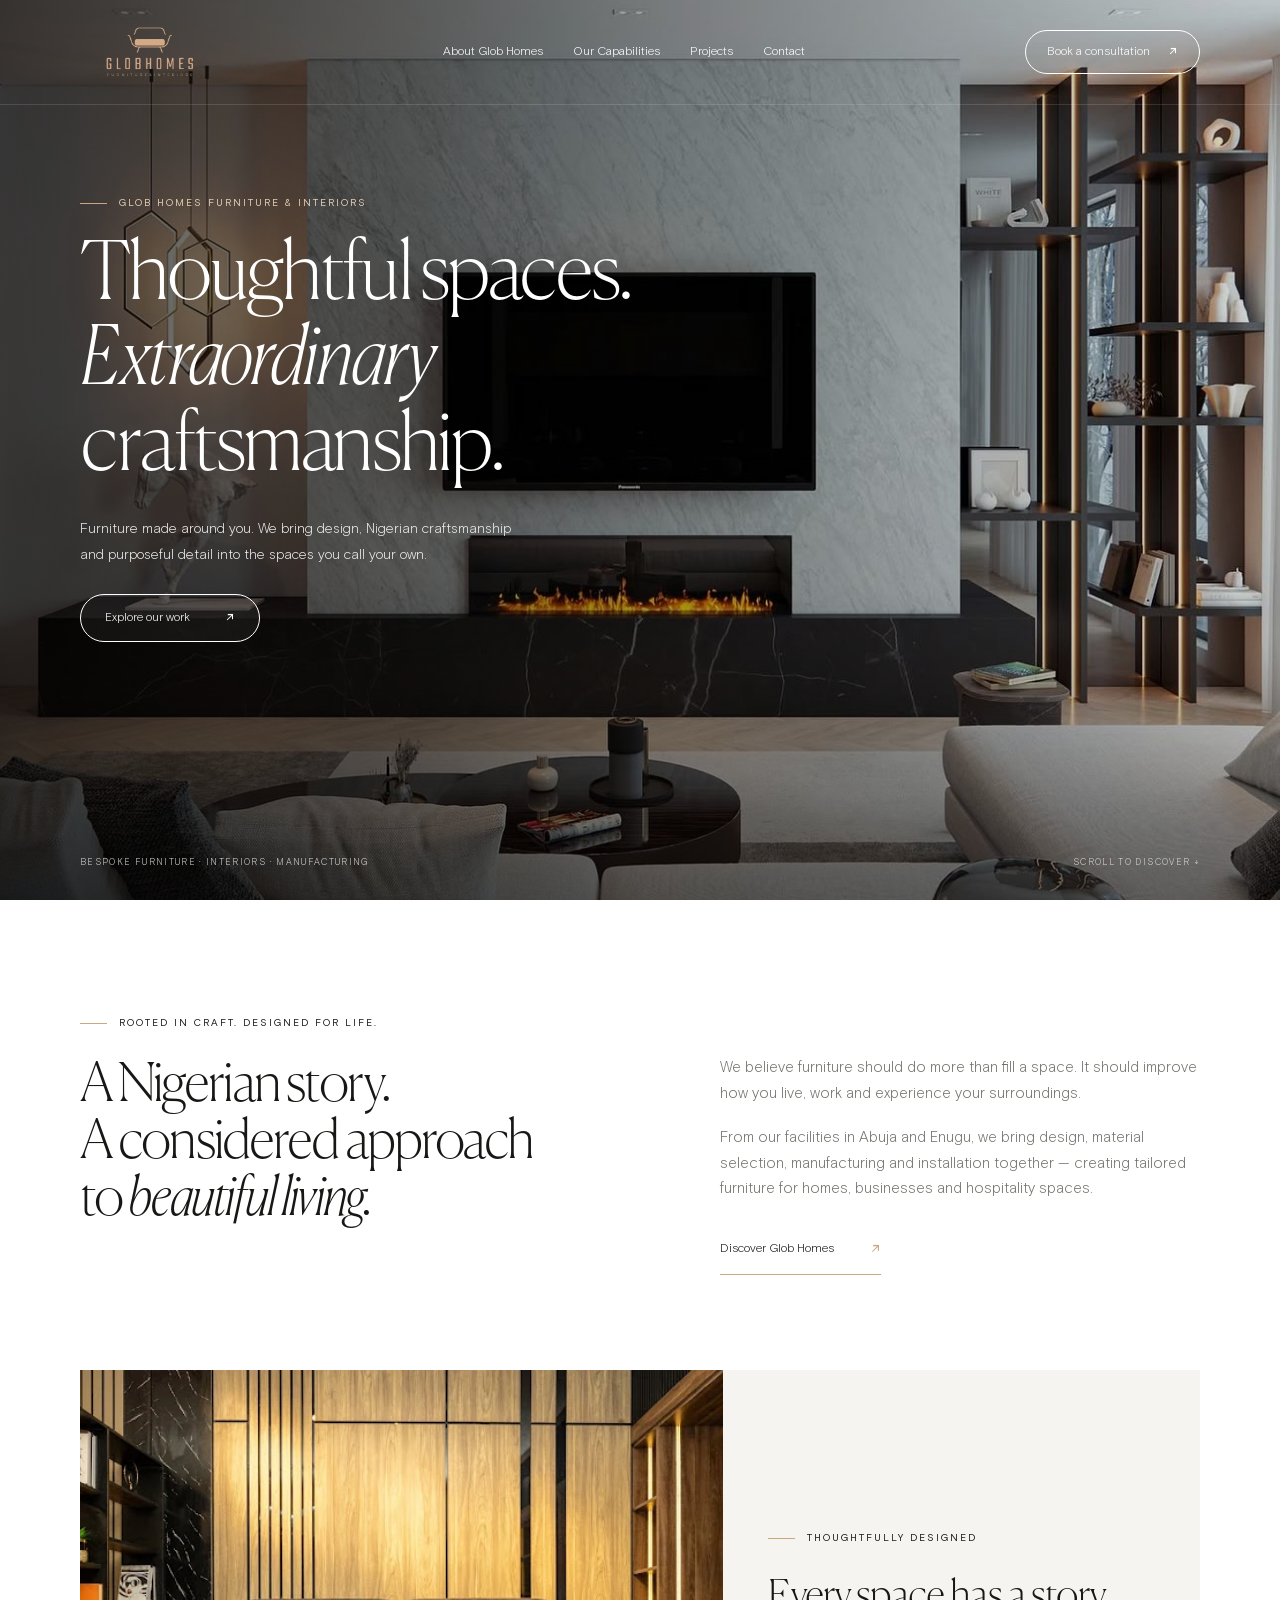
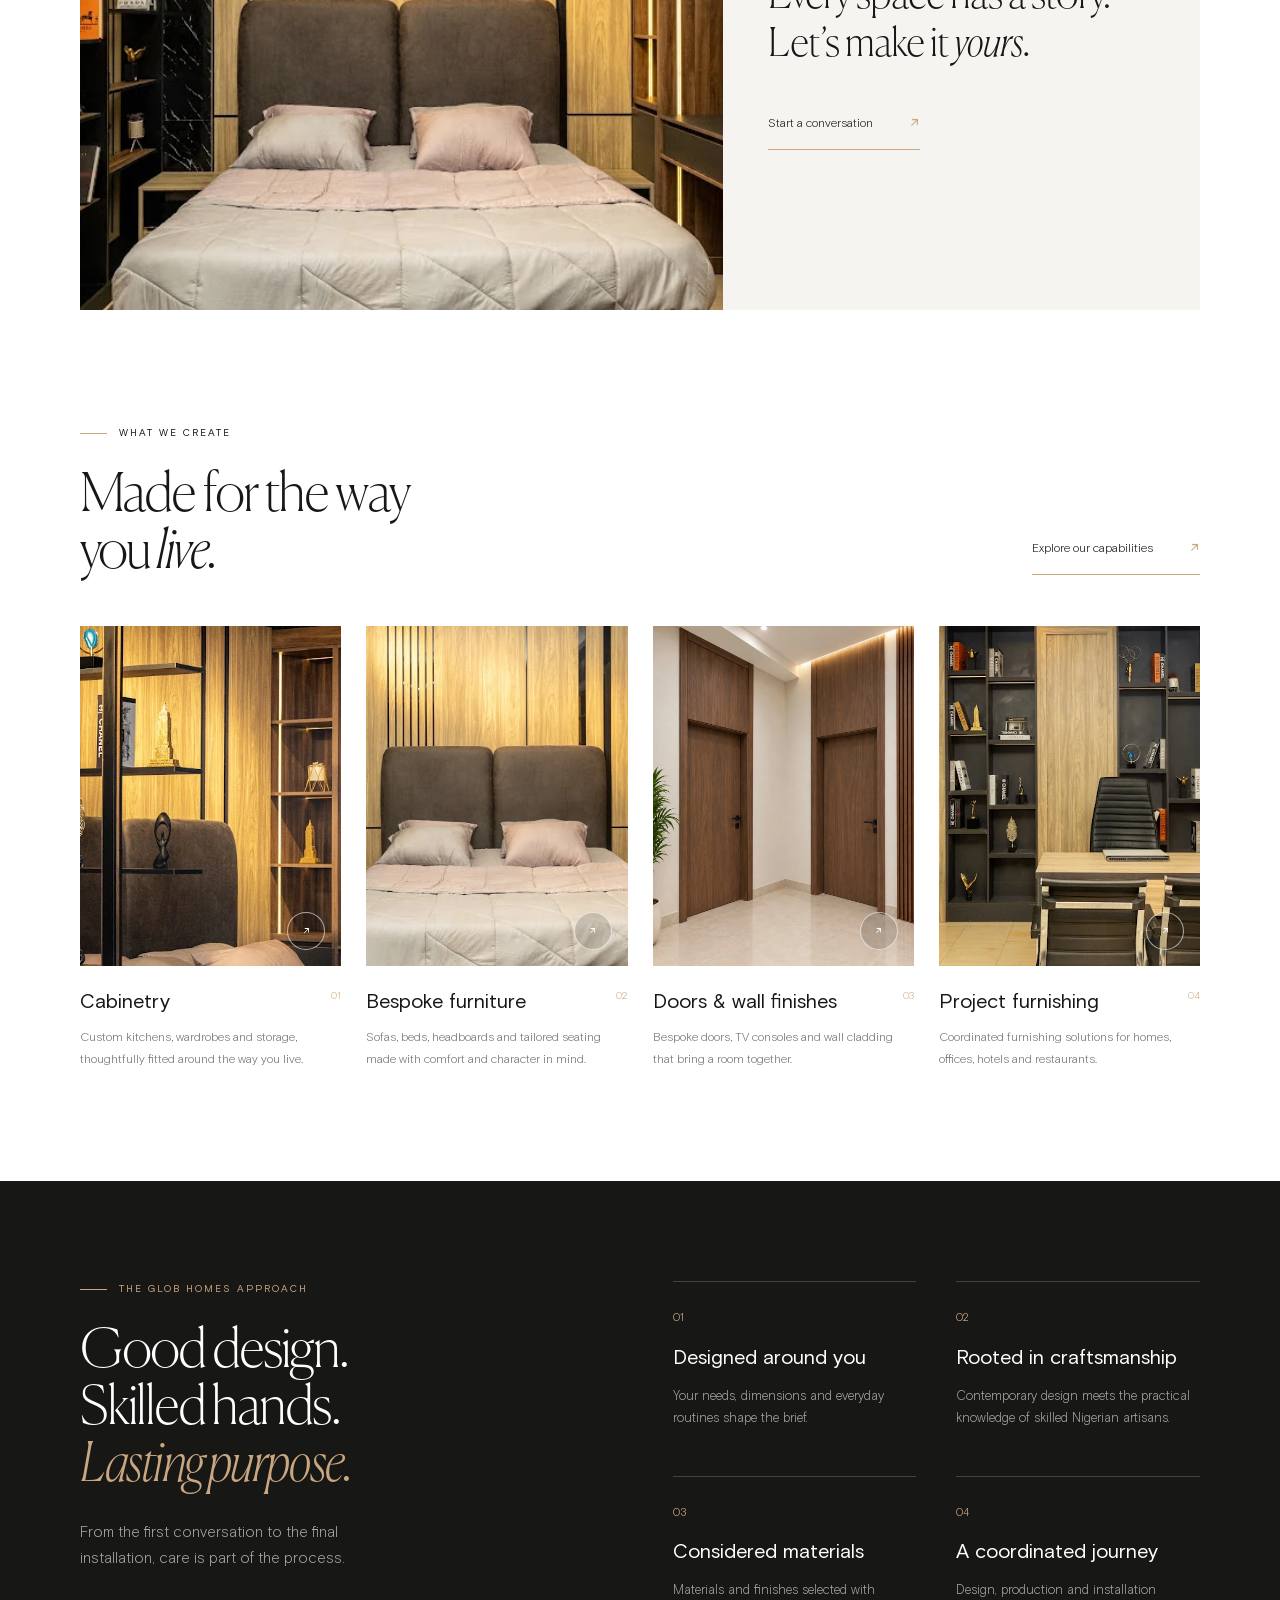
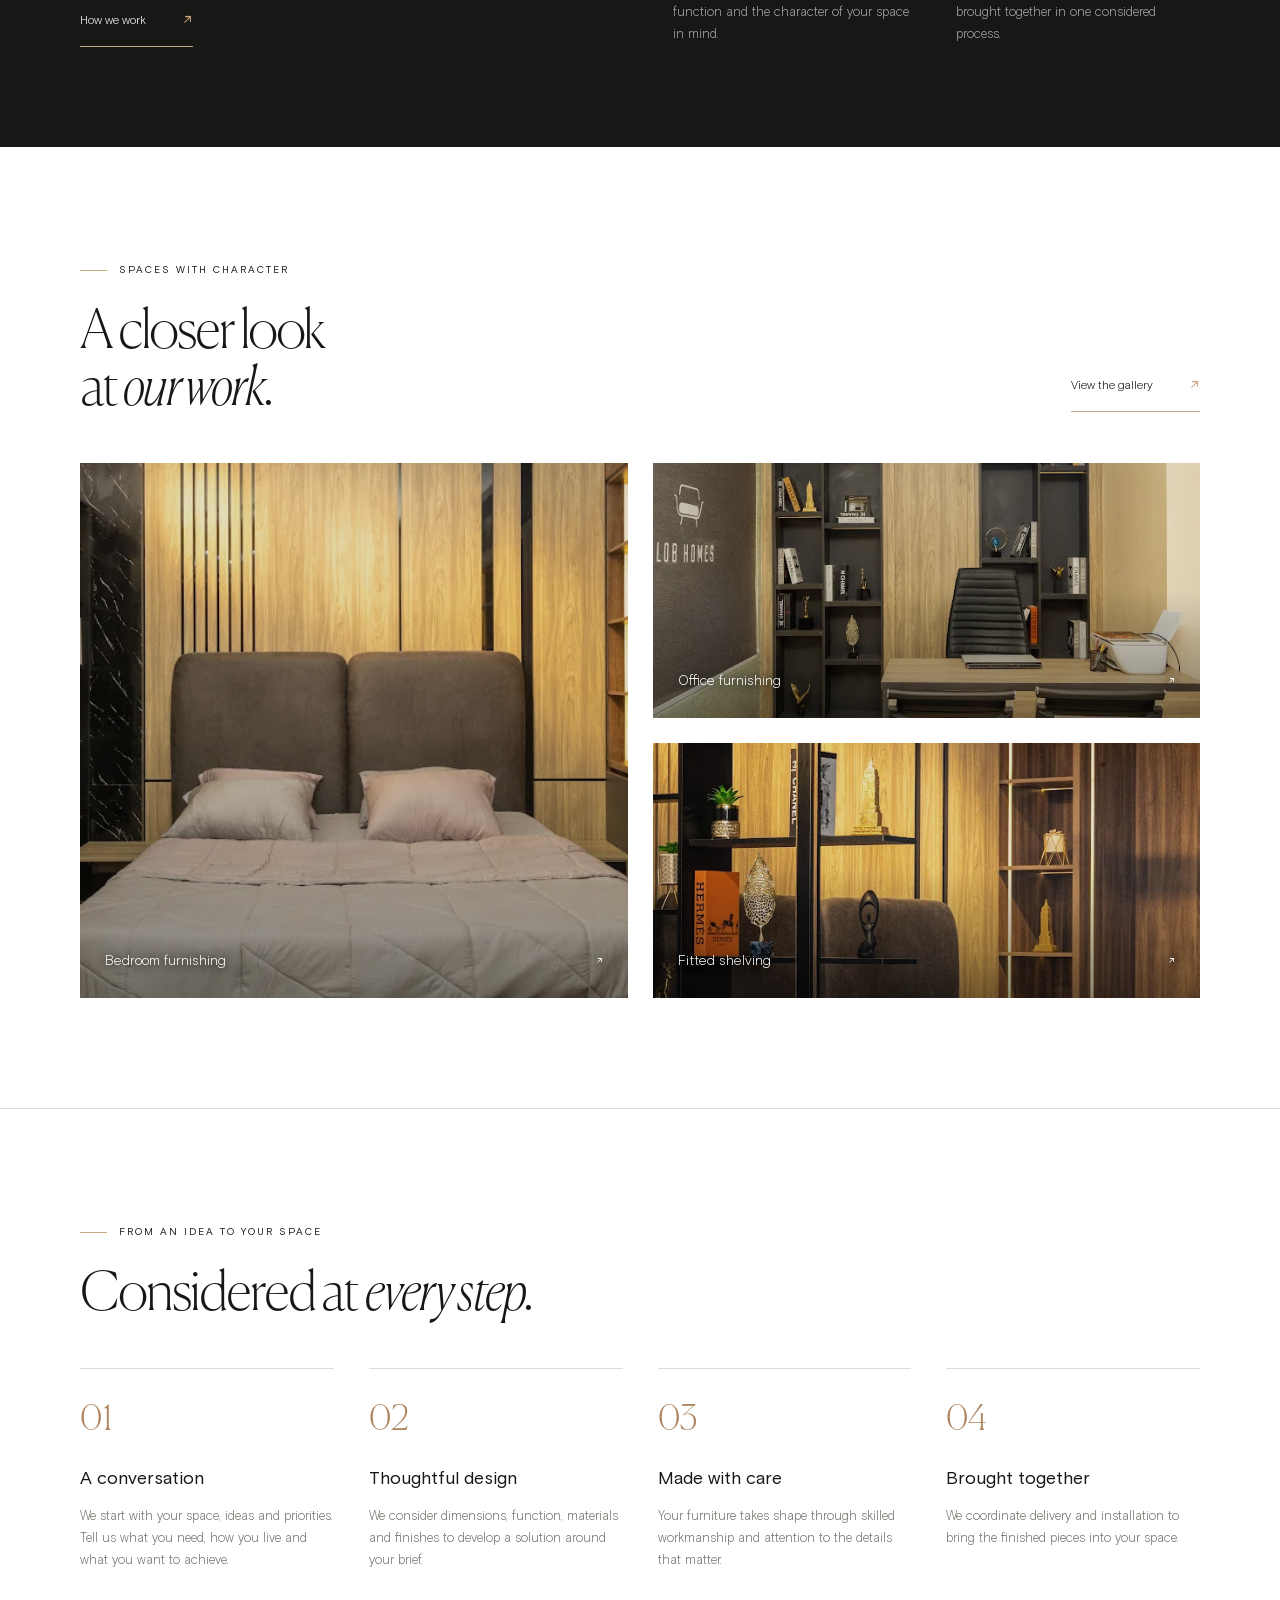
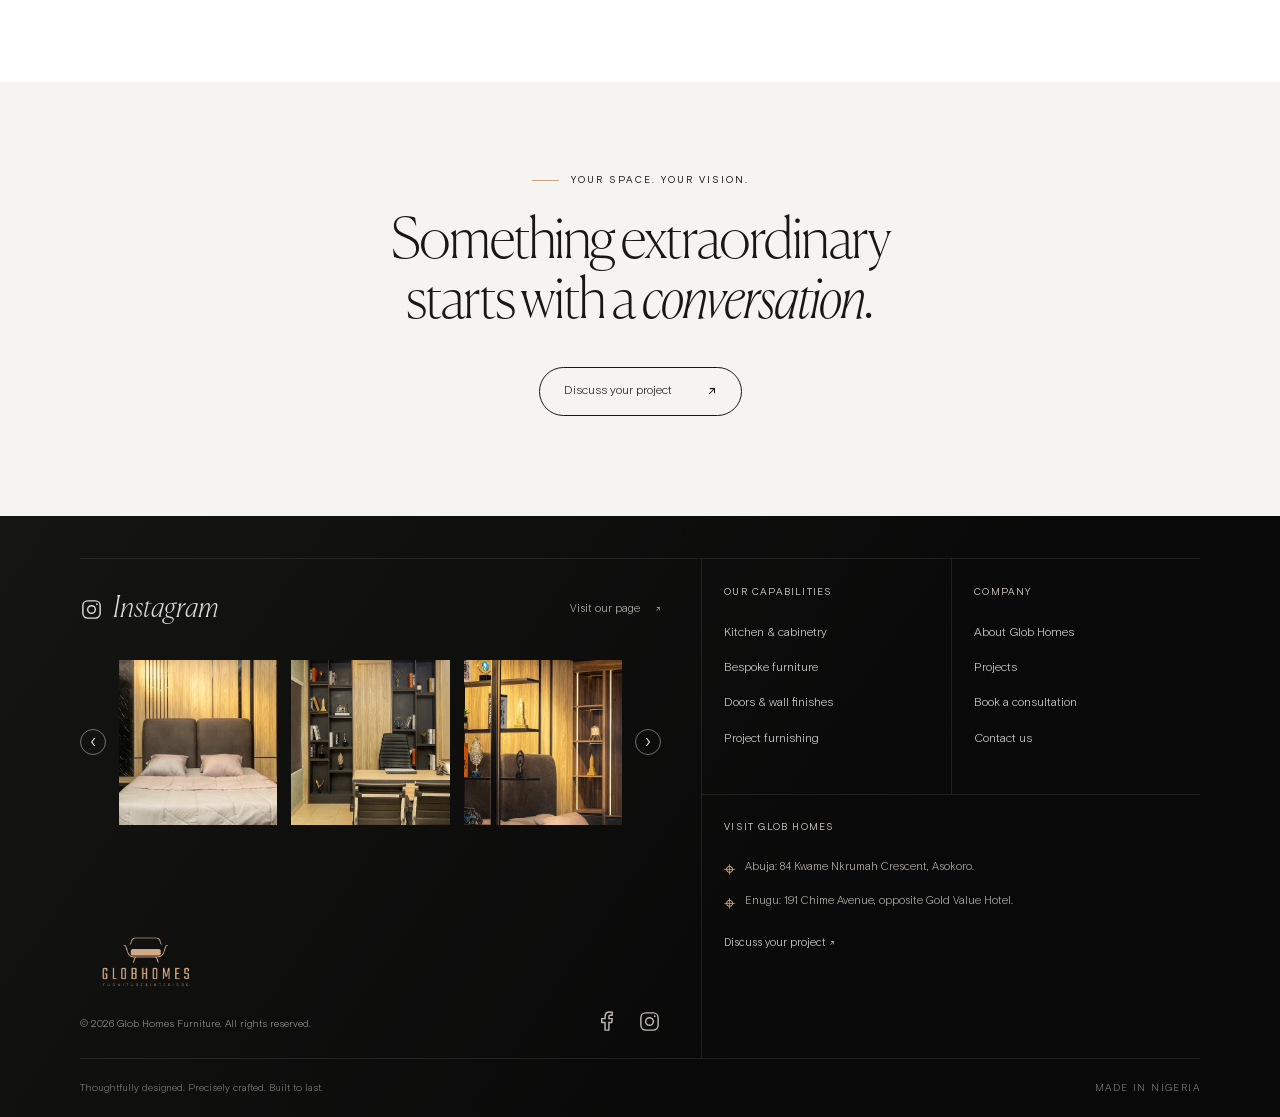
==== commit ed434134: "Show supplied door photographs across the website" ====
--- a/index.html
+++ b/index.html
@@ -1 +1 @@
-<!doctype html><html lang="en"><head><meta charset="utf-8"><meta name="viewport" content="width=device-width,initial-scale=1"><meta name="description" content="Glob Homes Furniture — bespoke furniture manufacturing, cabinetry and furnishing solutions in Abuja and Enugu, Nigeria."><title>Glob Homes — Thoughtfully designed. Precisely crafted.</title><link rel="stylesheet" href="style.css?v=projects-11"><script defer src="app.js?v=projects-11"></script></head><body><a class="skip" href="#main">Skip to content</a><header id="header"><a class="brand" href="index.html" aria-label="Glob Homes home"><img src="assets/logo-original.png" alt="Glob Homes Furniture and Interiors"></a><nav id="nav" aria-label="Main navigation"><a href="about.html">About Glob Homes</a><a href="capabilities.html">Our Capabilities</a><a href="projects.html">Projects</a><a href="contact.html">Contact</a></nav><a class="button header-cta" href="contact.html">Book a consultation <span>↗</span></a><button id="menu" aria-label="Open navigation" aria-expanded="false" aria-controls="nav"><span></span><span></span></button></header><main id="main"></main><footer class="reference-footer"><div class="footer-panel-left"><div class="instagram-heading"><a class="instagram-title" href="https://www.instagram.com/globhomes_furnitures" target="_blank" rel="noreferrer"><svg viewBox="0 0 24 24" fill="none" stroke="currentColor" stroke-width="1.5" aria-hidden="true"><rect x="3" y="3" width="18" height="18" rx="5"/><circle cx="12" cy="12" r="4"/><circle cx="17.5" cy="6.5" r=".9" fill="currentColor" stroke="none"/></svg><span>Instagram</span></a><a class="visit-instagram" href="https://www.instagram.com/globhomes_furnitures" target="_blank" rel="noreferrer">Visit our page <span>↗</span></a></div><div class="instagram-carousel"><button class="feed-arrow feed-prev" aria-label="Previous Instagram photos">‹</button><div class="instagram-track" aria-label="Glob Homes photo highlights"><a href="https://www.instagram.com/globhomes_furnitures" target="_blank" rel="noreferrer" aria-label="View Glob Homes on Instagram: Bedroom furniture and wall finishes"><img loading="lazy" src="assets/bedroom.webp" alt="Bedroom furniture and wall finishes"><span><svg viewBox="0 0 24 24" fill="none" stroke="currentColor" stroke-width="1.5" aria-hidden="true"><rect x="3" y="3" width="18" height="18" rx="5"/><circle cx="12" cy="12" r="4"/><circle cx="17.5" cy="6.5" r=".9" fill="currentColor" stroke="none"/></svg></span></a><a href="https://www.instagram.com/globhomes_furnitures" target="_blank" rel="noreferrer" aria-label="View Glob Homes on Instagram: Bespoke office furniture"><img loading="lazy" src="assets/office.webp" alt="Bespoke office furniture"><span><svg viewBox="0 0 24 24" fill="none" stroke="currentColor" stroke-width="1.5" aria-hidden="true"><rect x="3" y="3" width="18" height="18" rx="5"/><circle cx="12" cy="12" r="4"/><circle cx="17.5" cy="6.5" r=".9" fill="currentColor" stroke="none"/></svg></span></a><a href="https://www.instagram.com/globhomes_furnitures" target="_blank" rel="noreferrer" aria-label="View Glob Homes on Instagram: Fitted shelving"><img loading="lazy" src="assets/shelving.webp" alt="Fitted shelving"><span><svg viewBox="0 0 24 24" fill="none" stroke="currentColor" stroke-width="1.5" aria-hidden="true"><rect x="3" y="3" width="18" height="18" rx="5"/><circle cx="12" cy="12" r="4"/><circle cx="17.5" cy="6.5" r=".9" fill="currentColor" stroke="none"/></svg></span></a><a href="https://www.instagram.com/globhomes_furnitures" target="_blank" rel="noreferrer" aria-label="View Glob Homes on Instagram: Bedroom details"><img loading="lazy" src="assets/bedroom-detail.webp" alt="Bedroom details"><span><svg viewBox="0 0 24 24" fill="none" stroke="currentColor" stroke-width="1.5" aria-hidden="true"><rect x="3" y="3" width="18" height="18" rx="5"/><circle cx="12" cy="12" r="4"/><circle cx="17.5" cy="6.5" r=".9" fill="currentColor" stroke="none"/></svg></span></a><a href="https://www.instagram.com/globhomes_furnitures" target="_blank" rel="noreferrer" aria-label="View Glob Homes on Instagram: Office cabinetry"><img loading="lazy" src="assets/office-detail.webp" alt="Office cabinetry"><span><svg viewBox="0 0 24 24" fill="none" stroke="currentColor" stroke-width="1.5" aria-hidden="true"><rect x="3" y="3" width="18" height="18" rx="5"/><circle cx="12" cy="12" r="4"/><circle cx="17.5" cy="6.5" r=".9" fill="currentColor" stroke="none"/></svg></span></a></div><button class="feed-arrow feed-next" aria-label="Next Instagram photos">›</button></div><div class="footer-brand-row"><div><a class="brand" href="index.html"><img src="assets/logo-original.png" alt="Glob Homes Furniture and Interiors"></a><p>© 2026 Glob Homes Furniture. All rights reserved.</p></div><div class="social-icons"><a href="https://web.facebook.com/profile.php?id=100088973304672" target="_blank" rel="noreferrer" aria-label="Glob Homes on Facebook"><svg viewBox="0 0 24 24" fill="none" stroke="currentColor" stroke-width="1.5" stroke-linejoin="round" aria-hidden="true"><path d="M14.5 21v-8h3l.5-4h-3.5V7c0-1 .4-1.5 1.7-1.5H18V2.2c-.7-.1-1.8-.2-2.8-.2-3 0-4.7 1.8-4.7 4.8V9H7v4h3.5v8z"/></svg></a><a href="https://www.instagram.com/globhomes_furnitures" target="_blank" rel="noreferrer" aria-label="Glob Homes on Instagram"><svg viewBox="0 0 24 24" fill="none" stroke="currentColor" stroke-width="1.5" aria-hidden="true"><rect x="3" y="3" width="18" height="18" rx="5"/><circle cx="12" cy="12" r="4"/><circle cx="17.5" cy="6.5" r=".9" fill="currentColor" stroke="none"/></svg></a></div></div></div><div class="footer-panel-right"><div class="footer-link-columns"><div><span class="eyebrow">OUR CAPABILITIES</span><a href="capabilities.html#cabinetry">Kitchen & cabinetry</a><a href="capabilities.html#upholstery">Bespoke furniture</a><a href="capabilities.html#finishes">Doors & wall finishes</a><a href="capabilities.html#commercial">Project furnishing</a></div><div><span class="eyebrow">COMPANY</span><a href="about.html">About Glob Homes</a><a href="projects.html">Projects</a><a href="contact.html">Book a consultation</a><a href="contact.html">Contact us</a></div></div><div class="footer-contact"><span class="eyebrow">VISIT GLOB HOMES</span><p><span aria-hidden="true">⌖</span><span>Abuja: 84 Kwame Nkrumah Crescent, Asokoro.</span></p><p><span aria-hidden="true">⌖</span><span>Enugu: 191 Chime Avenue, opposite Gold Value Hotel.</span></p><a href="contact.html">Discuss your project ↗</a></div></div><div class="footer-base"><span>Thoughtfully designed. Precisely crafted. Built to last.</span><span>MADE IN NIGERIA</span></div></footer><dialog id="viewer"><button aria-label="Close image" id="close-viewer">×</button><img alt=""><p></p></dialog></body></html>
+<!doctype html><html lang="en"><head><meta charset="utf-8"><meta name="viewport" content="width=device-width,initial-scale=1"><meta name="description" content="Glob Homes Furniture — bespoke furniture manufacturing, cabinetry and furnishing solutions in Abuja and Enugu, Nigeria."><title>Glob Homes — Thoughtfully designed. Precisely crafted.</title><link rel="stylesheet" href="style.css?v=doors-12"><script defer src="app.js?v=doors-12"></script></head><body><a class="skip" href="#main">Skip to content</a><header id="header"><a class="brand" href="index.html" aria-label="Glob Homes home"><img src="assets/logo-original.png" alt="Glob Homes Furniture and Interiors"></a><nav id="nav" aria-label="Main navigation"><a href="about.html">About Glob Homes</a><a href="capabilities.html">Our Capabilities</a><a href="projects.html">Projects</a><a href="contact.html">Contact</a></nav><a class="button header-cta" href="contact.html">Book a consultation <span>↗</span></a><button id="menu" aria-label="Open navigation" aria-expanded="false" aria-controls="nav"><span></span><span></span></button></header><main id="main"></main><footer class="reference-footer"><div class="footer-panel-left"><div class="instagram-heading"><a class="instagram-title" href="https://www.instagram.com/globhomes_furnitures" target="_blank" rel="noreferrer"><svg viewBox="0 0 24 24" fill="none" stroke="currentColor" stroke-width="1.5" aria-hidden="true"><rect x="3" y="3" width="18" height="18" rx="5"/><circle cx="12" cy="12" r="4"/><circle cx="17.5" cy="6.5" r=".9" fill="currentColor" stroke="none"/></svg><span>Instagram</span></a><a class="visit-instagram" href="https://www.instagram.com/globhomes_furnitures" target="_blank" rel="noreferrer">Visit our page <span>↗</span></a></div><div class="instagram-carousel"><button class="feed-arrow feed-prev" aria-label="Previous Instagram photos">‹</button><div class="instagram-track" aria-label="Glob Homes photo highlights"><a href="https://www.instagram.com/globhomes_furnitures" target="_blank" rel="noreferrer" aria-label="View Glob Homes on Instagram: Bedroom furniture and wall finishes"><img loading="lazy" src="assets/bedroom.webp" alt="Bedroom furniture and wall finishes"><span><svg viewBox="0 0 24 24" fill="none" stroke="currentColor" stroke-width="1.5" aria-hidden="true"><rect x="3" y="3" width="18" height="18" rx="5"/><circle cx="12" cy="12" r="4"/><circle cx="17.5" cy="6.5" r=".9" fill="currentColor" stroke="none"/></svg></span></a><a href="https://www.instagram.com/globhomes_furnitures" target="_blank" rel="noreferrer" aria-label="View Glob Homes on Instagram: Bespoke office furniture"><img loading="lazy" src="assets/office.webp" alt="Bespoke office furniture"><span><svg viewBox="0 0 24 24" fill="none" stroke="currentColor" stroke-width="1.5" aria-hidden="true"><rect x="3" y="3" width="18" height="18" rx="5"/><circle cx="12" cy="12" r="4"/><circle cx="17.5" cy="6.5" r=".9" fill="currentColor" stroke="none"/></svg></span></a><a href="https://www.instagram.com/globhomes_furnitures" target="_blank" rel="noreferrer" aria-label="View Glob Homes on Instagram: Fitted shelving"><img loading="lazy" src="assets/shelving.webp" alt="Fitted shelving"><span><svg viewBox="0 0 24 24" fill="none" stroke="currentColor" stroke-width="1.5" aria-hidden="true"><rect x="3" y="3" width="18" height="18" rx="5"/><circle cx="12" cy="12" r="4"/><circle cx="17.5" cy="6.5" r=".9" fill="currentColor" stroke="none"/></svg></span></a><a href="https://www.instagram.com/globhomes_furnitures" target="_blank" rel="noreferrer" aria-label="View Glob Homes on Instagram: Bedroom details"><img loading="lazy" src="assets/bedroom-detail.webp" alt="Bedroom details"><span><svg viewBox="0 0 24 24" fill="none" stroke="currentColor" stroke-width="1.5" aria-hidden="true"><rect x="3" y="3" width="18" height="18" rx="5"/><circle cx="12" cy="12" r="4"/><circle cx="17.5" cy="6.5" r=".9" fill="currentColor" stroke="none"/></svg></span></a><a href="https://www.instagram.com/globhomes_furnitures" target="_blank" rel="noreferrer" aria-label="View Glob Homes on Instagram: Office cabinetry"><img loading="lazy" src="assets/office-detail.webp" alt="Office cabinetry"><span><svg viewBox="0 0 24 24" fill="none" stroke="currentColor" stroke-width="1.5" aria-hidden="true"><rect x="3" y="3" width="18" height="18" rx="5"/><circle cx="12" cy="12" r="4"/><circle cx="17.5" cy="6.5" r=".9" fill="currentColor" stroke="none"/></svg></span></a></div><button class="feed-arrow feed-next" aria-label="Next Instagram photos">›</button></div><div class="footer-brand-row"><div><a class="brand" href="index.html"><img src="assets/logo-original.png" alt="Glob Homes Furniture and Interiors"></a><p>© 2026 Glob Homes Furniture. All rights reserved.</p></div><div class="social-icons"><a href="https://web.facebook.com/profile.php?id=100088973304672" target="_blank" rel="noreferrer" aria-label="Glob Homes on Facebook"><svg viewBox="0 0 24 24" fill="none" stroke="currentColor" stroke-width="1.5" stroke-linejoin="round" aria-hidden="true"><path d="M14.5 21v-8h3l.5-4h-3.5V7c0-1 .4-1.5 1.7-1.5H18V2.2c-.7-.1-1.8-.2-2.8-.2-3 0-4.7 1.8-4.7 4.8V9H7v4h3.5v8z"/></svg></a><a href="https://www.instagram.com/globhomes_furnitures" target="_blank" rel="noreferrer" aria-label="Glob Homes on Instagram"><svg viewBox="0 0 24 24" fill="none" stroke="currentColor" stroke-width="1.5" aria-hidden="true"><rect x="3" y="3" width="18" height="18" rx="5"/><circle cx="12" cy="12" r="4"/><circle cx="17.5" cy="6.5" r=".9" fill="currentColor" stroke="none"/></svg></a></div></div></div><div class="footer-panel-right"><div class="footer-link-columns"><div><span class="eyebrow">OUR CAPABILITIES</span><a href="capabilities.html#cabinetry">Kitchen & cabinetry</a><a href="capabilities.html#upholstery">Bespoke furniture</a><a href="capabilities.html#finishes">Doors & wall finishes</a><a href="capabilities.html#commercial">Project furnishing</a></div><div><span class="eyebrow">COMPANY</span><a href="about.html">About Glob Homes</a><a href="projects.html">Projects</a><a href="contact.html">Book a consultation</a><a href="contact.html">Contact us</a></div></div><div class="footer-contact"><span class="eyebrow">VISIT GLOB HOMES</span><p><span aria-hidden="true">⌖</span><span>Abuja: 84 Kwame Nkrumah Crescent, Asokoro.</span></p><p><span aria-hidden="true">⌖</span><span>Enugu: 191 Chime Avenue, opposite Gold Value Hotel.</span></p><a href="contact.html">Discuss your project ↗</a></div></div><div class="footer-base"><span>Thoughtfully designed. Precisely crafted. Built to last.</span><span>MADE IN NIGERIA</span></div></footer><dialog id="viewer"><button aria-label="Close image" id="close-viewer">×</button><img alt=""><p></p></dialog></body></html>
--- a/style.css
+++ b/style.css
@@ -67,3 +67,4 @@
 @media(max-width:1000px){.reference-footer{grid-template-columns:1.1fr 1fr}.footer-panel-left{padding-right:25px}.instagram-track>a{flex-basis:calc((100% - 14px)/2)}.instagram-track img{height:150px}.footer-link-columns>div{padding-left:17px;padding-right:15px}.footer-link-columns a{font-size:11px}}
 @media(max-width:760px){.reference-footer{grid-template-columns:1fr;padding:30px 7% 20px}.footer-panel-left{padding:20px 0 30px;border-right:0}.instagram-title>span{font-size:28px}.instagram-heading{margin-bottom:24px}.instagram-track>a{flex-basis:calc((100% - 12px)/2)}.instagram-track{gap:12px}.instagram-track img{height:160px}.instagram-carousel{gap:9px}.footer-brand-row{margin-top:45px}.footer-brand-row p{max-width:205px;line-height:1.6}.social-icons{gap:15px}.footer-link-columns>div{padding:25px 18px 20px 0}.footer-link-columns>div+div{padding-left:20px}.footer-contact{padding:25px 0}.footer-base{flex-direction:column;gap:10px;font-size:9px}.reference-footer .eyebrow{font-size:9px}}
 .project-stories{padding-top:30px;padding-bottom:20px}.project-case{padding:35px 0 65px}.project-case+.project-case{border-top:1px solid var(--line);padding-top:60px}.project-case-heading{display:grid;grid-template-columns:1.2fr 1fr;gap:12%;align-items:end;margin-bottom:35px}.project-case-heading h2{font-size:clamp(36px,3.6vw,52px)}.project-case-heading p{font-size:14px;line-height:1.85;max-width:420px}.project-case-images{display:grid;grid-template-columns:1.35fr 1fr;gap:22px}.project-case-images .gallery-item img,.project-case-images .gallery-item:last-child img{height:440px}.project-tags{display:flex;flex-wrap:wrap;gap:12px;margin-top:22px}.project-tags span{font-size:10px;border:1px solid #d8cbb9;border-radius:30px;padding:6px 15px;color:#8a6c4b}.project-more{padding-top:30px;padding-bottom:90px}@media(max-width:760px){.project-case-heading{grid-template-columns:1fr;gap:24px}.project-case-heading h2{font-size:38px}.project-case-heading p{font-size:13px}.project-case-images{grid-template-columns:1fr;gap:16px}.project-case-images .gallery-item img,.project-case-images .gallery-item:last-child img{height:340px}.project-case{padding-top:15px;padding-bottom:45px}.project-case+.project-case{padding-top:40px}.project-more{padding-bottom:60px}.project-tags{gap:8px}.project-tags span{font-size:9px;padding:5px 12px}}
+.door-gallery{padding-top:45px;padding-bottom:80px;border-bottom:1px solid var(--line)}.door-gallery .section-heading>p{max-width:330px;font-size:13px}.door-gallery-grid{display:grid;grid-template-columns:repeat(3,minmax(0,1fr));gap:22px}.door-gallery-grid .gallery-item img,.door-gallery-grid .gallery-item:last-child img{height:440px;object-position:center}.door-gallery-grid .gallery-item:first-child{grid-row:span 2}.door-gallery-grid .gallery-item:first-child img{height:902px}.capability#finishes>img{object-position:center}@media(max-width:760px){.door-gallery{padding-top:35px;padding-bottom:50px}.door-gallery-grid{grid-template-columns:1fr 1fr;gap:14px}.door-gallery-grid .gallery-item:first-child{grid-row:auto;grid-column:1/-1}.door-gallery-grid .gallery-item img,.door-gallery-grid .gallery-item:last-child img{height:280px}.door-gallery-grid .gallery-item:first-child img{height:440px}.door-gallery-grid .gallery-item>span{left:12px;bottom:14px}}
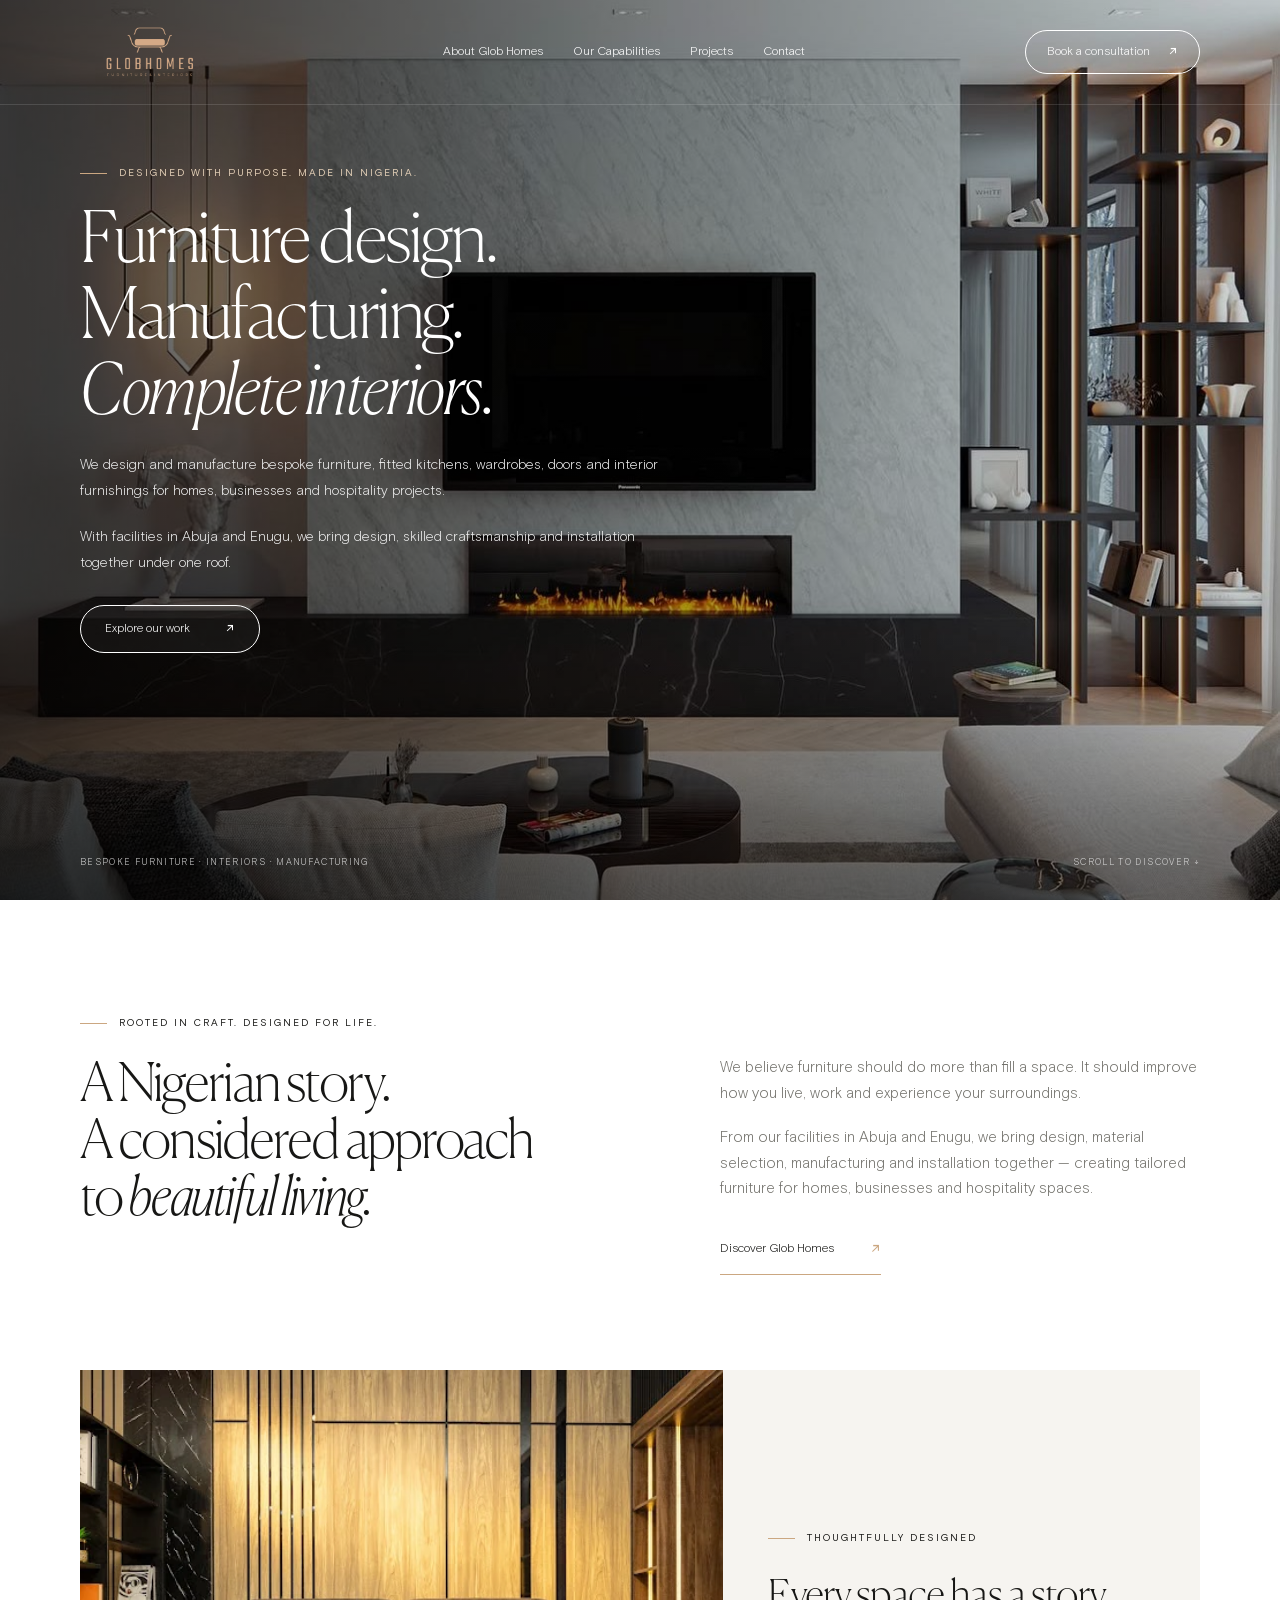
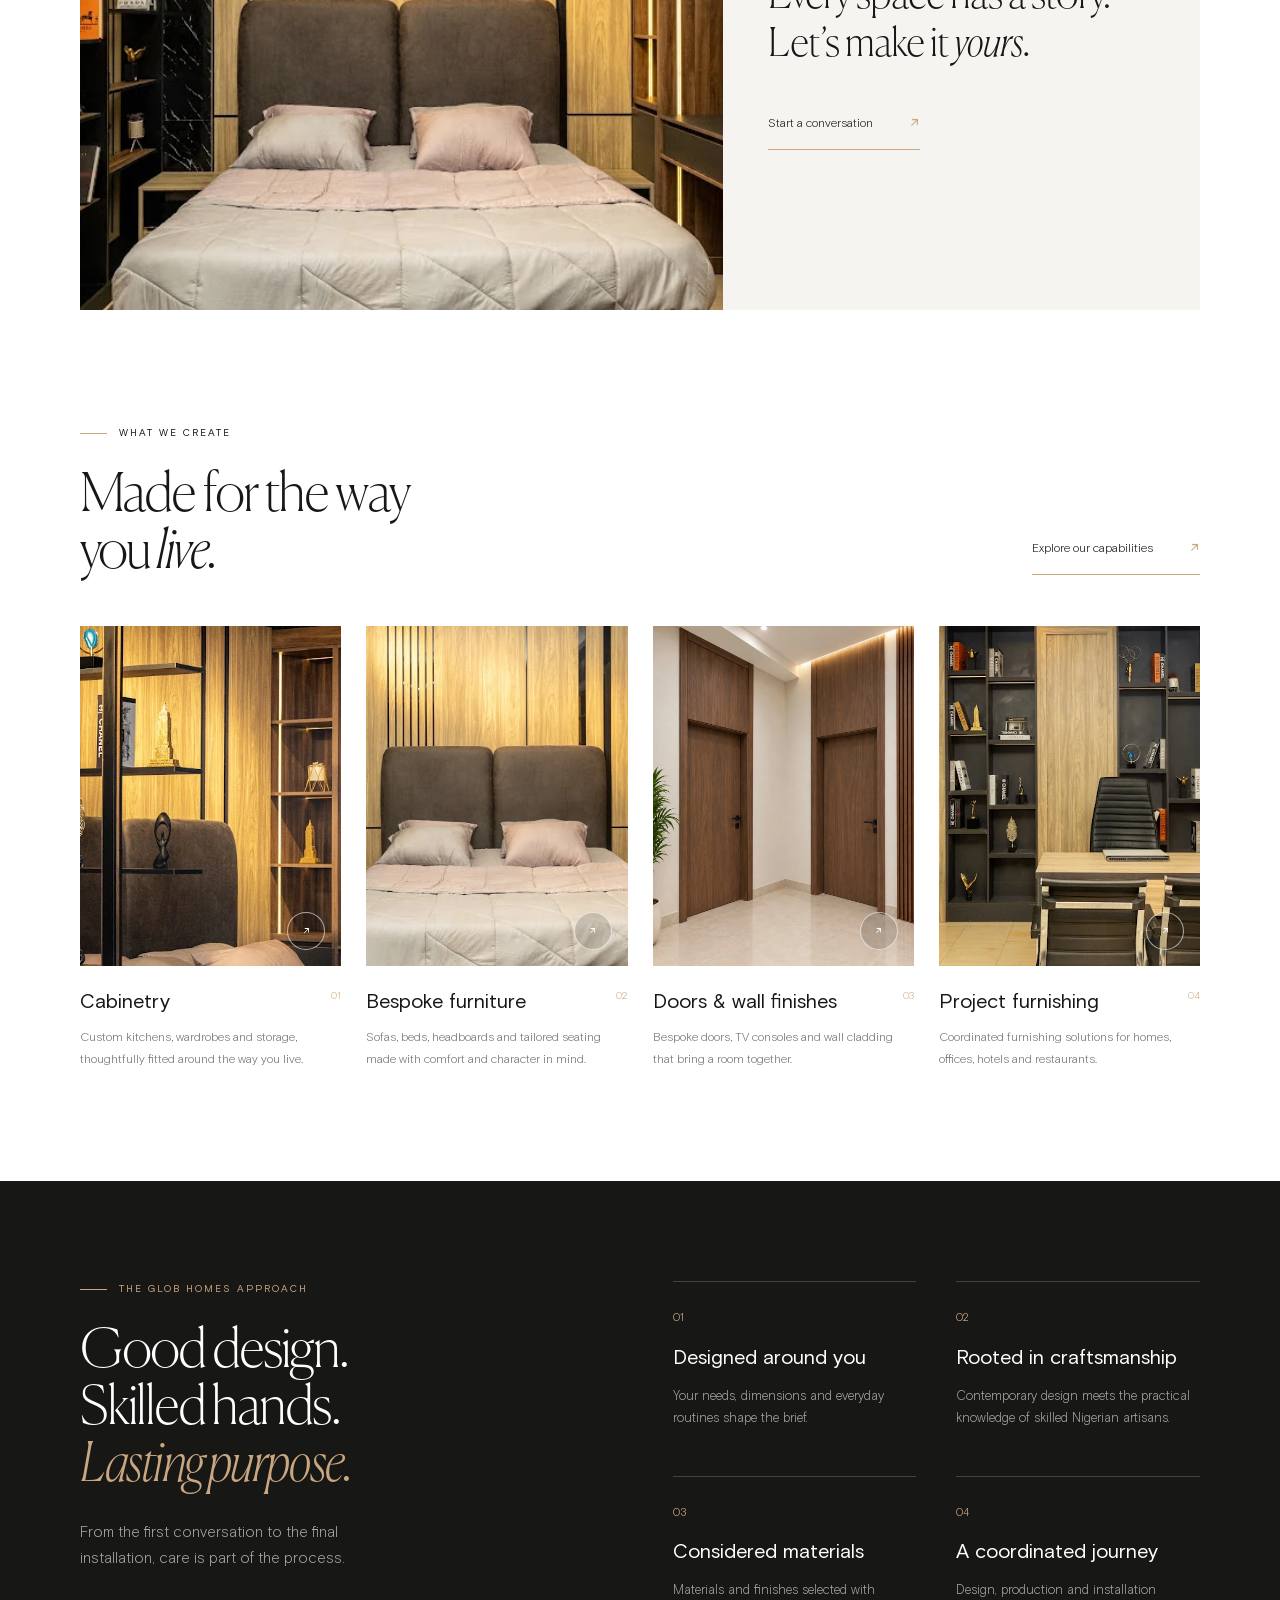
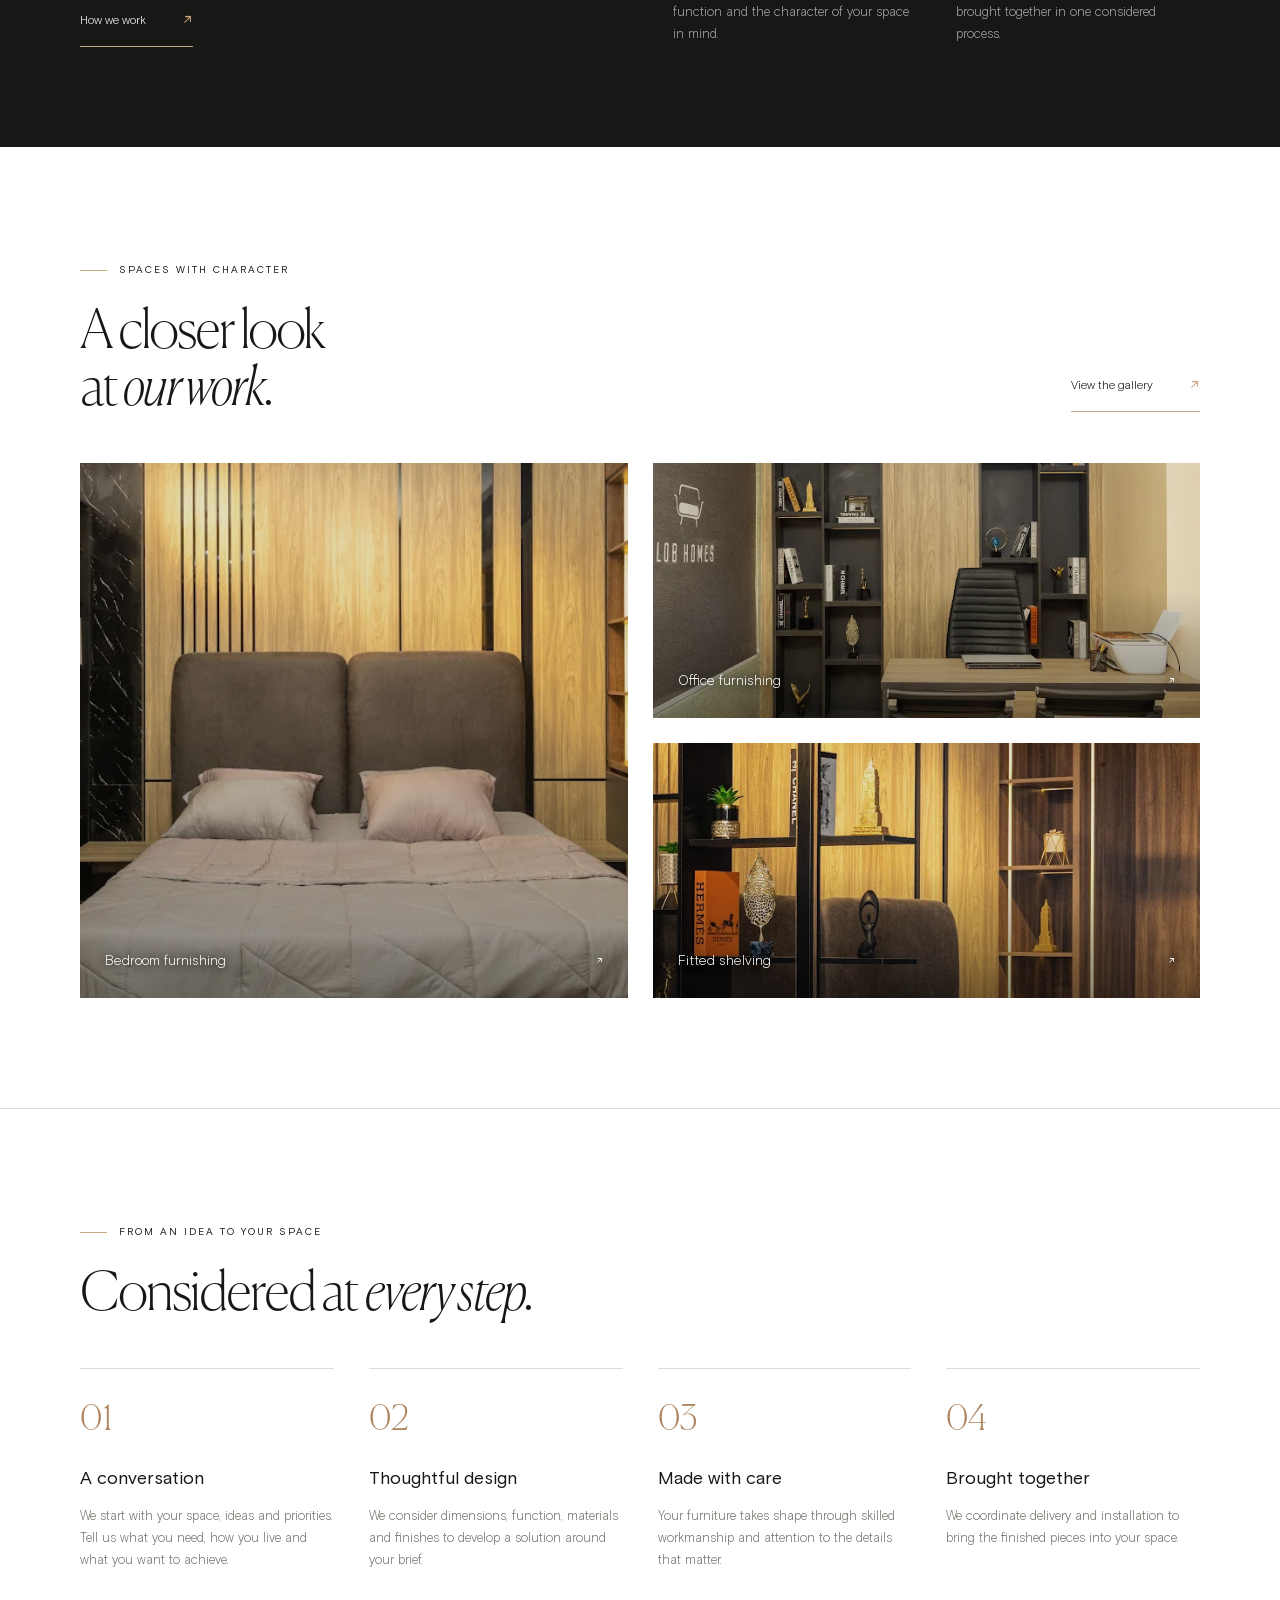
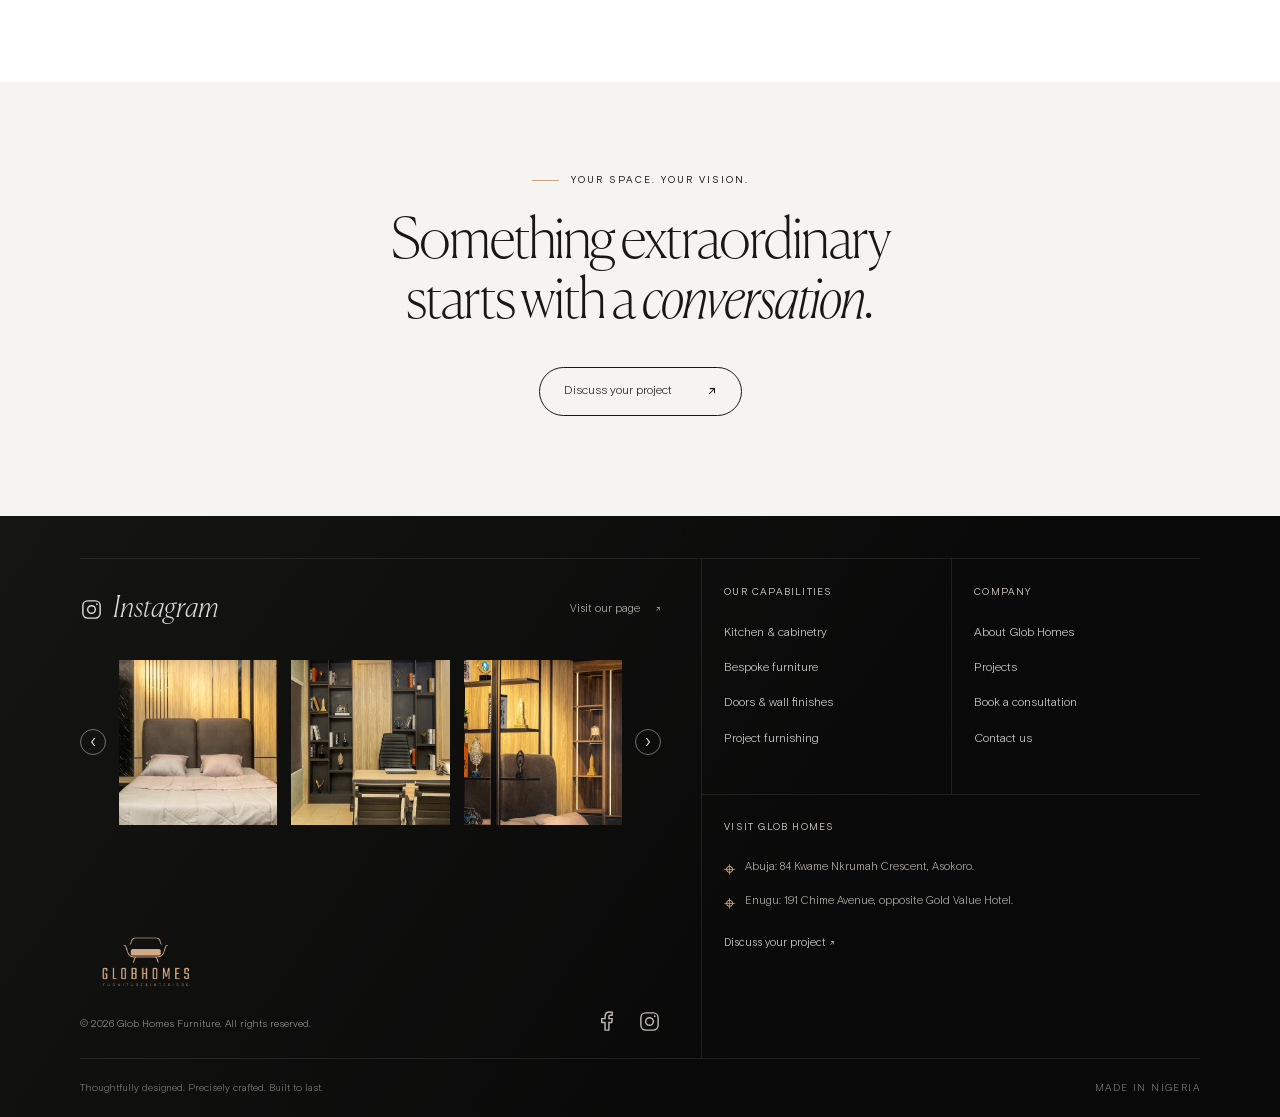
==== commit fb86552a: "Update homepage banner with approved company statement" ====
--- a/index.html
+++ b/index.html
@@ -1 +1 @@
-<!doctype html><html lang="en"><head><meta charset="utf-8"><meta name="viewport" content="width=device-width,initial-scale=1"><meta name="description" content="Glob Homes Furniture — bespoke furniture manufacturing, cabinetry and furnishing solutions in Abuja and Enugu, Nigeria."><title>Glob Homes — Thoughtfully designed. Precisely crafted.</title><link rel="stylesheet" href="style.css?v=doors-12"><script defer src="app.js?v=doors-12"></script></head><body><a class="skip" href="#main">Skip to content</a><header id="header"><a class="brand" href="index.html" aria-label="Glob Homes home"><img src="assets/logo-original.png" alt="Glob Homes Furniture and Interiors"></a><nav id="nav" aria-label="Main navigation"><a href="about.html">About Glob Homes</a><a href="capabilities.html">Our Capabilities</a><a href="projects.html">Projects</a><a href="contact.html">Contact</a></nav><a class="button header-cta" href="contact.html">Book a consultation <span>↗</span></a><button id="menu" aria-label="Open navigation" aria-expanded="false" aria-controls="nav"><span></span><span></span></button></header><main id="main"></main><footer class="reference-footer"><div class="footer-panel-left"><div class="instagram-heading"><a class="instagram-title" href="https://www.instagram.com/globhomes_furnitures" target="_blank" rel="noreferrer"><svg viewBox="0 0 24 24" fill="none" stroke="currentColor" stroke-width="1.5" aria-hidden="true"><rect x="3" y="3" width="18" height="18" rx="5"/><circle cx="12" cy="12" r="4"/><circle cx="17.5" cy="6.5" r=".9" fill="currentColor" stroke="none"/></svg><span>Instagram</span></a><a class="visit-instagram" href="https://www.instagram.com/globhomes_furnitures" target="_blank" rel="noreferrer">Visit our page <span>↗</span></a></div><div class="instagram-carousel"><button class="feed-arrow feed-prev" aria-label="Previous Instagram photos">‹</button><div class="instagram-track" aria-label="Glob Homes photo highlights"><a href="https://www.instagram.com/globhomes_furnitures" target="_blank" rel="noreferrer" aria-label="View Glob Homes on Instagram: Bedroom furniture and wall finishes"><img loading="lazy" src="assets/bedroom.webp" alt="Bedroom furniture and wall finishes"><span><svg viewBox="0 0 24 24" fill="none" stroke="currentColor" stroke-width="1.5" aria-hidden="true"><rect x="3" y="3" width="18" height="18" rx="5"/><circle cx="12" cy="12" r="4"/><circle cx="17.5" cy="6.5" r=".9" fill="currentColor" stroke="none"/></svg></span></a><a href="https://www.instagram.com/globhomes_furnitures" target="_blank" rel="noreferrer" aria-label="View Glob Homes on Instagram: Bespoke office furniture"><img loading="lazy" src="assets/office.webp" alt="Bespoke office furniture"><span><svg viewBox="0 0 24 24" fill="none" stroke="currentColor" stroke-width="1.5" aria-hidden="true"><rect x="3" y="3" width="18" height="18" rx="5"/><circle cx="12" cy="12" r="4"/><circle cx="17.5" cy="6.5" r=".9" fill="currentColor" stroke="none"/></svg></span></a><a href="https://www.instagram.com/globhomes_furnitures" target="_blank" rel="noreferrer" aria-label="View Glob Homes on Instagram: Fitted shelving"><img loading="lazy" src="assets/shelving.webp" alt="Fitted shelving"><span><svg viewBox="0 0 24 24" fill="none" stroke="currentColor" stroke-width="1.5" aria-hidden="true"><rect x="3" y="3" width="18" height="18" rx="5"/><circle cx="12" cy="12" r="4"/><circle cx="17.5" cy="6.5" r=".9" fill="currentColor" stroke="none"/></svg></span></a><a href="https://www.instagram.com/globhomes_furnitures" target="_blank" rel="noreferrer" aria-label="View Glob Homes on Instagram: Bedroom details"><img loading="lazy" src="assets/bedroom-detail.webp" alt="Bedroom details"><span><svg viewBox="0 0 24 24" fill="none" stroke="currentColor" stroke-width="1.5" aria-hidden="true"><rect x="3" y="3" width="18" height="18" rx="5"/><circle cx="12" cy="12" r="4"/><circle cx="17.5" cy="6.5" r=".9" fill="currentColor" stroke="none"/></svg></span></a><a href="https://www.instagram.com/globhomes_furnitures" target="_blank" rel="noreferrer" aria-label="View Glob Homes on Instagram: Office cabinetry"><img loading="lazy" src="assets/office-detail.webp" alt="Office cabinetry"><span><svg viewBox="0 0 24 24" fill="none" stroke="currentColor" stroke-width="1.5" aria-hidden="true"><rect x="3" y="3" width="18" height="18" rx="5"/><circle cx="12" cy="12" r="4"/><circle cx="17.5" cy="6.5" r=".9" fill="currentColor" stroke="none"/></svg></span></a></div><button class="feed-arrow feed-next" aria-label="Next Instagram photos">›</button></div><div class="footer-brand-row"><div><a class="brand" href="index.html"><img src="assets/logo-original.png" alt="Glob Homes Furniture and Interiors"></a><p>© 2026 Glob Homes Furniture. All rights reserved.</p></div><div class="social-icons"><a href="https://web.facebook.com/profile.php?id=100088973304672" target="_blank" rel="noreferrer" aria-label="Glob Homes on Facebook"><svg viewBox="0 0 24 24" fill="none" stroke="currentColor" stroke-width="1.5" stroke-linejoin="round" aria-hidden="true"><path d="M14.5 21v-8h3l.5-4h-3.5V7c0-1 .4-1.5 1.7-1.5H18V2.2c-.7-.1-1.8-.2-2.8-.2-3 0-4.7 1.8-4.7 4.8V9H7v4h3.5v8z"/></svg></a><a href="https://www.instagram.com/globhomes_furnitures" target="_blank" rel="noreferrer" aria-label="Glob Homes on Instagram"><svg viewBox="0 0 24 24" fill="none" stroke="currentColor" stroke-width="1.5" aria-hidden="true"><rect x="3" y="3" width="18" height="18" rx="5"/><circle cx="12" cy="12" r="4"/><circle cx="17.5" cy="6.5" r=".9" fill="currentColor" stroke="none"/></svg></a></div></div></div><div class="footer-panel-right"><div class="footer-link-columns"><div><span class="eyebrow">OUR CAPABILITIES</span><a href="capabilities.html#cabinetry">Kitchen & cabinetry</a><a href="capabilities.html#upholstery">Bespoke furniture</a><a href="capabilities.html#finishes">Doors & wall finishes</a><a href="capabilities.html#commercial">Project furnishing</a></div><div><span class="eyebrow">COMPANY</span><a href="about.html">About Glob Homes</a><a href="projects.html">Projects</a><a href="contact.html">Book a consultation</a><a href="contact.html">Contact us</a></div></div><div class="footer-contact"><span class="eyebrow">VISIT GLOB HOMES</span><p><span aria-hidden="true">⌖</span><span>Abuja: 84 Kwame Nkrumah Crescent, Asokoro.</span></p><p><span aria-hidden="true">⌖</span><span>Enugu: 191 Chime Avenue, opposite Gold Value Hotel.</span></p><a href="contact.html">Discuss your project ↗</a></div></div><div class="footer-base"><span>Thoughtfully designed. Precisely crafted. Built to last.</span><span>MADE IN NIGERIA</span></div></footer><dialog id="viewer"><button aria-label="Close image" id="close-viewer">×</button><img alt=""><p></p></dialog></body></html>
+<!doctype html><html lang="en"><head><meta charset="utf-8"><meta name="viewport" content="width=device-width,initial-scale=1"><meta name="description" content="Glob Homes Furniture — bespoke furniture manufacturing, cabinetry and furnishing solutions in Abuja and Enugu, Nigeria."><title>Glob Homes — Thoughtfully designed. Precisely crafted.</title><link rel="stylesheet" href="style.css?v=banner-13"><script defer src="app.js?v=banner-13"></script></head><body><a class="skip" href="#main">Skip to content</a><header id="header"><a class="brand" href="index.html" aria-label="Glob Homes home"><img src="assets/logo-original.png" alt="Glob Homes Furniture and Interiors"></a><nav id="nav" aria-label="Main navigation"><a href="about.html">About Glob Homes</a><a href="capabilities.html">Our Capabilities</a><a href="projects.html">Projects</a><a href="contact.html">Contact</a></nav><a class="button header-cta" href="contact.html">Book a consultation <span>↗</span></a><button id="menu" aria-label="Open navigation" aria-expanded="false" aria-controls="nav"><span></span><span></span></button></header><main id="main"></main><footer class="reference-footer"><div class="footer-panel-left"><div class="instagram-heading"><a class="instagram-title" href="https://www.instagram.com/globhomes_furnitures" target="_blank" rel="noreferrer"><svg viewBox="0 0 24 24" fill="none" stroke="currentColor" stroke-width="1.5" aria-hidden="true"><rect x="3" y="3" width="18" height="18" rx="5"/><circle cx="12" cy="12" r="4"/><circle cx="17.5" cy="6.5" r=".9" fill="currentColor" stroke="none"/></svg><span>Instagram</span></a><a class="visit-instagram" href="https://www.instagram.com/globhomes_furnitures" target="_blank" rel="noreferrer">Visit our page <span>↗</span></a></div><div class="instagram-carousel"><button class="feed-arrow feed-prev" aria-label="Previous Instagram photos">‹</button><div class="instagram-track" aria-label="Glob Homes photo highlights"><a href="https://www.instagram.com/globhomes_furnitures" target="_blank" rel="noreferrer" aria-label="View Glob Homes on Instagram: Bedroom furniture and wall finishes"><img loading="lazy" src="assets/bedroom.webp" alt="Bedroom furniture and wall finishes"><span><svg viewBox="0 0 24 24" fill="none" stroke="currentColor" stroke-width="1.5" aria-hidden="true"><rect x="3" y="3" width="18" height="18" rx="5"/><circle cx="12" cy="12" r="4"/><circle cx="17.5" cy="6.5" r=".9" fill="currentColor" stroke="none"/></svg></span></a><a href="https://www.instagram.com/globhomes_furnitures" target="_blank" rel="noreferrer" aria-label="View Glob Homes on Instagram: Bespoke office furniture"><img loading="lazy" src="assets/office.webp" alt="Bespoke office furniture"><span><svg viewBox="0 0 24 24" fill="none" stroke="currentColor" stroke-width="1.5" aria-hidden="true"><rect x="3" y="3" width="18" height="18" rx="5"/><circle cx="12" cy="12" r="4"/><circle cx="17.5" cy="6.5" r=".9" fill="currentColor" stroke="none"/></svg></span></a><a href="https://www.instagram.com/globhomes_furnitures" target="_blank" rel="noreferrer" aria-label="View Glob Homes on Instagram: Fitted shelving"><img loading="lazy" src="assets/shelving.webp" alt="Fitted shelving"><span><svg viewBox="0 0 24 24" fill="none" stroke="currentColor" stroke-width="1.5" aria-hidden="true"><rect x="3" y="3" width="18" height="18" rx="5"/><circle cx="12" cy="12" r="4"/><circle cx="17.5" cy="6.5" r=".9" fill="currentColor" stroke="none"/></svg></span></a><a href="https://www.instagram.com/globhomes_furnitures" target="_blank" rel="noreferrer" aria-label="View Glob Homes on Instagram: Bedroom details"><img loading="lazy" src="assets/bedroom-detail.webp" alt="Bedroom details"><span><svg viewBox="0 0 24 24" fill="none" stroke="currentColor" stroke-width="1.5" aria-hidden="true"><rect x="3" y="3" width="18" height="18" rx="5"/><circle cx="12" cy="12" r="4"/><circle cx="17.5" cy="6.5" r=".9" fill="currentColor" stroke="none"/></svg></span></a><a href="https://www.instagram.com/globhomes_furnitures" target="_blank" rel="noreferrer" aria-label="View Glob Homes on Instagram: Office cabinetry"><img loading="lazy" src="assets/office-detail.webp" alt="Office cabinetry"><span><svg viewBox="0 0 24 24" fill="none" stroke="currentColor" stroke-width="1.5" aria-hidden="true"><rect x="3" y="3" width="18" height="18" rx="5"/><circle cx="12" cy="12" r="4"/><circle cx="17.5" cy="6.5" r=".9" fill="currentColor" stroke="none"/></svg></span></a></div><button class="feed-arrow feed-next" aria-label="Next Instagram photos">›</button></div><div class="footer-brand-row"><div><a class="brand" href="index.html"><img src="assets/logo-original.png" alt="Glob Homes Furniture and Interiors"></a><p>© 2026 Glob Homes Furniture. All rights reserved.</p></div><div class="social-icons"><a href="https://web.facebook.com/profile.php?id=100088973304672" target="_blank" rel="noreferrer" aria-label="Glob Homes on Facebook"><svg viewBox="0 0 24 24" fill="none" stroke="currentColor" stroke-width="1.5" stroke-linejoin="round" aria-hidden="true"><path d="M14.5 21v-8h3l.5-4h-3.5V7c0-1 .4-1.5 1.7-1.5H18V2.2c-.7-.1-1.8-.2-2.8-.2-3 0-4.7 1.8-4.7 4.8V9H7v4h3.5v8z"/></svg></a><a href="https://www.instagram.com/globhomes_furnitures" target="_blank" rel="noreferrer" aria-label="Glob Homes on Instagram"><svg viewBox="0 0 24 24" fill="none" stroke="currentColor" stroke-width="1.5" aria-hidden="true"><rect x="3" y="3" width="18" height="18" rx="5"/><circle cx="12" cy="12" r="4"/><circle cx="17.5" cy="6.5" r=".9" fill="currentColor" stroke="none"/></svg></a></div></div></div><div class="footer-panel-right"><div class="footer-link-columns"><div><span class="eyebrow">OUR CAPABILITIES</span><a href="capabilities.html#cabinetry">Kitchen & cabinetry</a><a href="capabilities.html#upholstery">Bespoke furniture</a><a href="capabilities.html#finishes">Doors & wall finishes</a><a href="capabilities.html#commercial">Project furnishing</a></div><div><span class="eyebrow">COMPANY</span><a href="about.html">About Glob Homes</a><a href="projects.html">Projects</a><a href="contact.html">Book a consultation</a><a href="contact.html">Contact us</a></div></div><div class="footer-contact"><span class="eyebrow">VISIT GLOB HOMES</span><p><span aria-hidden="true">⌖</span><span>Abuja: 84 Kwame Nkrumah Crescent, Asokoro.</span></p><p><span aria-hidden="true">⌖</span><span>Enugu: 191 Chime Avenue, opposite Gold Value Hotel.</span></p><a href="contact.html">Discuss your project ↗</a></div></div><div class="footer-base"><span>Thoughtfully designed. Precisely crafted. Built to last.</span><span>MADE IN NIGERIA</span></div></footer><dialog id="viewer"><button aria-label="Close image" id="close-viewer">×</button><img alt=""><p></p></dialog></body></html>
--- a/style.css
+++ b/style.css
@@ -68,3 +68,4 @@
 @media(max-width:760px){.reference-footer{grid-template-columns:1fr;padding:30px 7% 20px}.footer-panel-left{padding:20px 0 30px;border-right:0}.instagram-title>span{font-size:28px}.instagram-heading{margin-bottom:24px}.instagram-track>a{flex-basis:calc((100% - 12px)/2)}.instagram-track{gap:12px}.instagram-track img{height:160px}.instagram-carousel{gap:9px}.footer-brand-row{margin-top:45px}.footer-brand-row p{max-width:205px;line-height:1.6}.social-icons{gap:15px}.footer-link-columns>div{padding:25px 18px 20px 0}.footer-link-columns>div+div{padding-left:20px}.footer-contact{padding:25px 0}.footer-base{flex-direction:column;gap:10px;font-size:9px}.reference-footer .eyebrow{font-size:9px}}
 .project-stories{padding-top:30px;padding-bottom:20px}.project-case{padding:35px 0 65px}.project-case+.project-case{border-top:1px solid var(--line);padding-top:60px}.project-case-heading{display:grid;grid-template-columns:1.2fr 1fr;gap:12%;align-items:end;margin-bottom:35px}.project-case-heading h2{font-size:clamp(36px,3.6vw,52px)}.project-case-heading p{font-size:14px;line-height:1.85;max-width:420px}.project-case-images{display:grid;grid-template-columns:1.35fr 1fr;gap:22px}.project-case-images .gallery-item img,.project-case-images .gallery-item:last-child img{height:440px}.project-tags{display:flex;flex-wrap:wrap;gap:12px;margin-top:22px}.project-tags span{font-size:10px;border:1px solid #d8cbb9;border-radius:30px;padding:6px 15px;color:#8a6c4b}.project-more{padding-top:30px;padding-bottom:90px}@media(max-width:760px){.project-case-heading{grid-template-columns:1fr;gap:24px}.project-case-heading h2{font-size:38px}.project-case-heading p{font-size:13px}.project-case-images{grid-template-columns:1fr;gap:16px}.project-case-images .gallery-item img,.project-case-images .gallery-item:last-child img{height:340px}.project-case{padding-top:15px;padding-bottom:45px}.project-case+.project-case{padding-top:40px}.project-more{padding-bottom:60px}.project-tags{gap:8px}.project-tags span{font-size:9px;padding:5px 12px}}
 .door-gallery{padding-top:45px;padding-bottom:80px;border-bottom:1px solid var(--line)}.door-gallery .section-heading>p{max-width:330px;font-size:13px}.door-gallery-grid{display:grid;grid-template-columns:repeat(3,minmax(0,1fr));gap:22px}.door-gallery-grid .gallery-item img,.door-gallery-grid .gallery-item:last-child img{height:440px;object-position:center}.door-gallery-grid .gallery-item:first-child{grid-row:span 2}.door-gallery-grid .gallery-item:first-child img{height:902px}.capability#finishes>img{object-position:center}@media(max-width:760px){.door-gallery{padding-top:35px;padding-bottom:50px}.door-gallery-grid{grid-template-columns:1fr 1fr;gap:14px}.door-gallery-grid .gallery-item:first-child{grid-row:auto;grid-column:1/-1}.door-gallery-grid .gallery-item img,.door-gallery-grid .gallery-item:last-child img{height:280px}.door-gallery-grid .gallery-item:first-child img{height:440px}.door-gallery-grid .gallery-item>span{left:12px;bottom:14px}}
+.hero{min-height:870px;max-height:none}.hero-content{max-width:980px;padding-top:165px;padding-bottom:125px}.hero h1{font-size:clamp(56px,5.5vw,79px);line-height:1.08}.hero-content p{max-width:580px;font-size:14px;line-height:1.85;margin:20px 0}.hero-content .button{margin-top:8px}@media(max-width:760px){.hero{height:auto;min-height:900px}.hero-content{padding:145px 7% 115px}.hero h1{font-size:clamp(40px,10.8vw,62px)}.hero-content p{font-size:13px;margin:23px 0;max-width:100%}.hero-content .eyebrow{font-size:8px;letter-spacing:.12em;line-height:1.8}.hero-bottom{bottom:28px}}
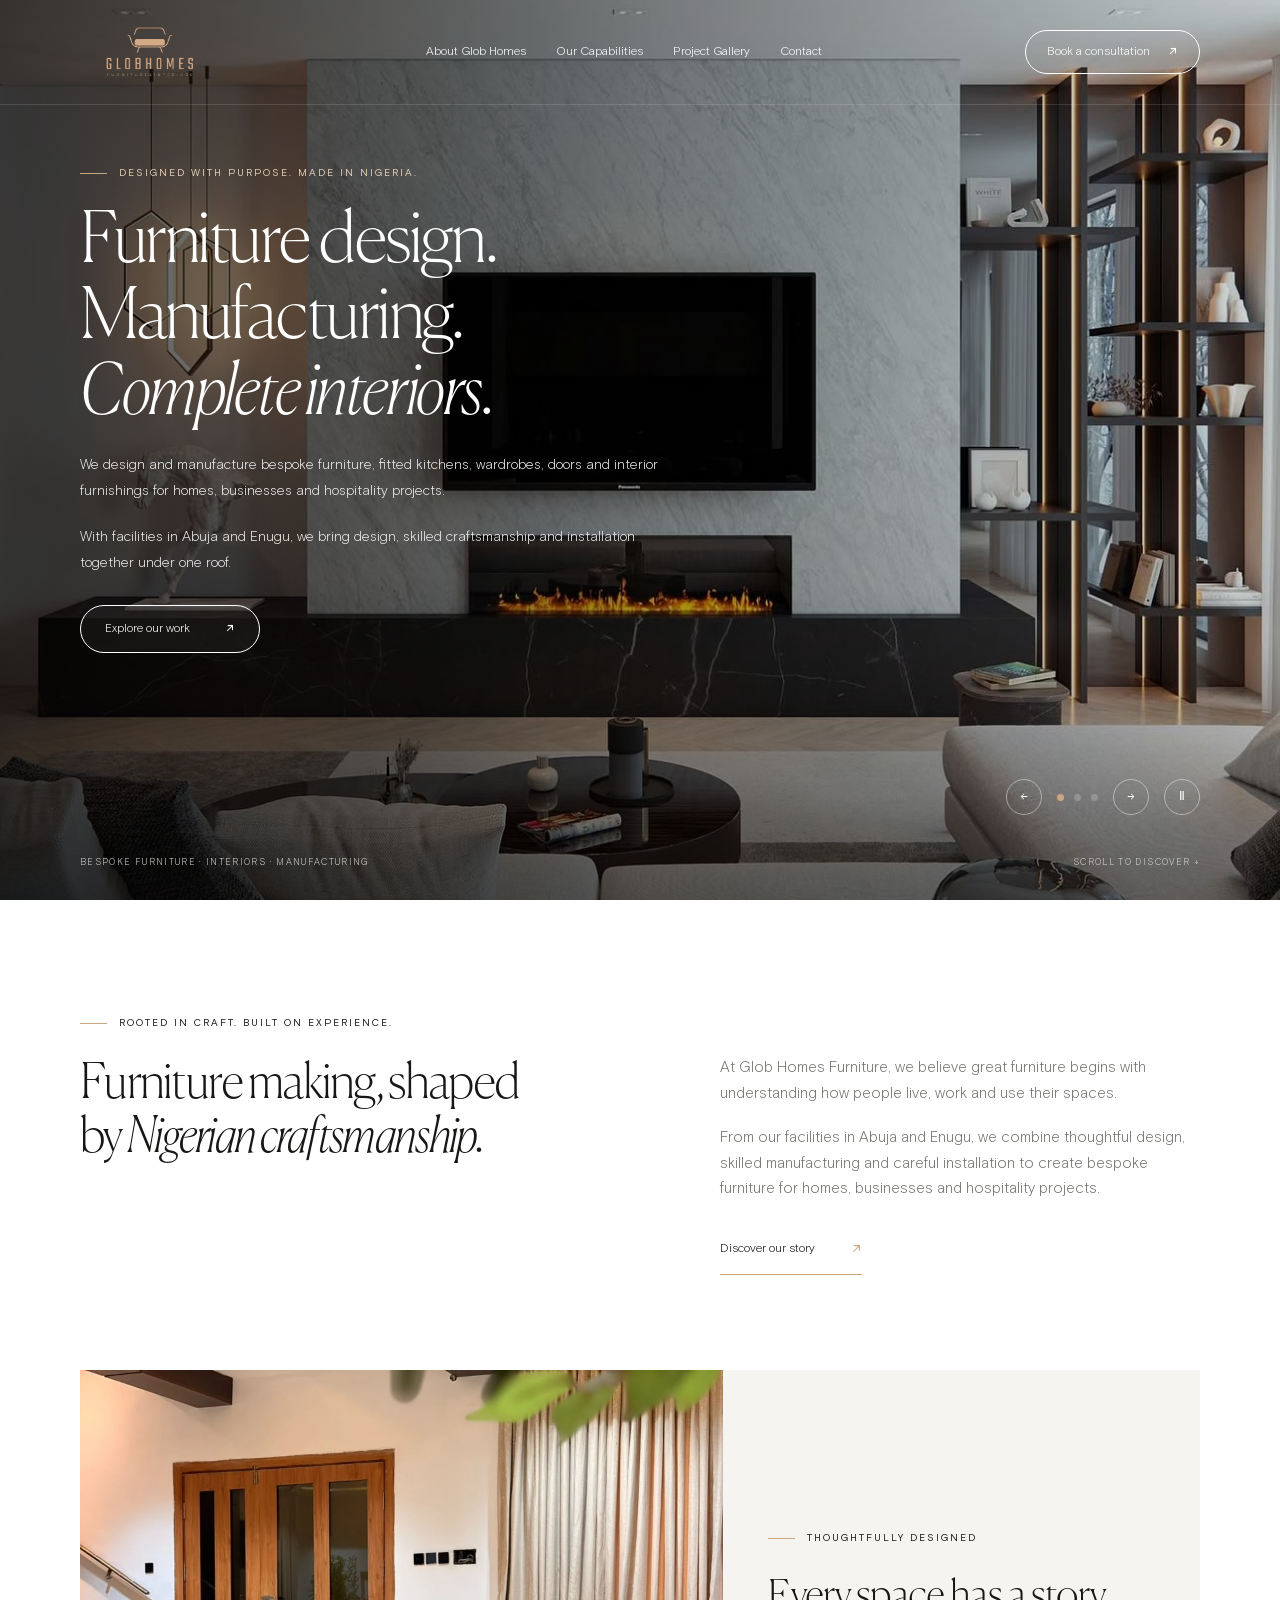
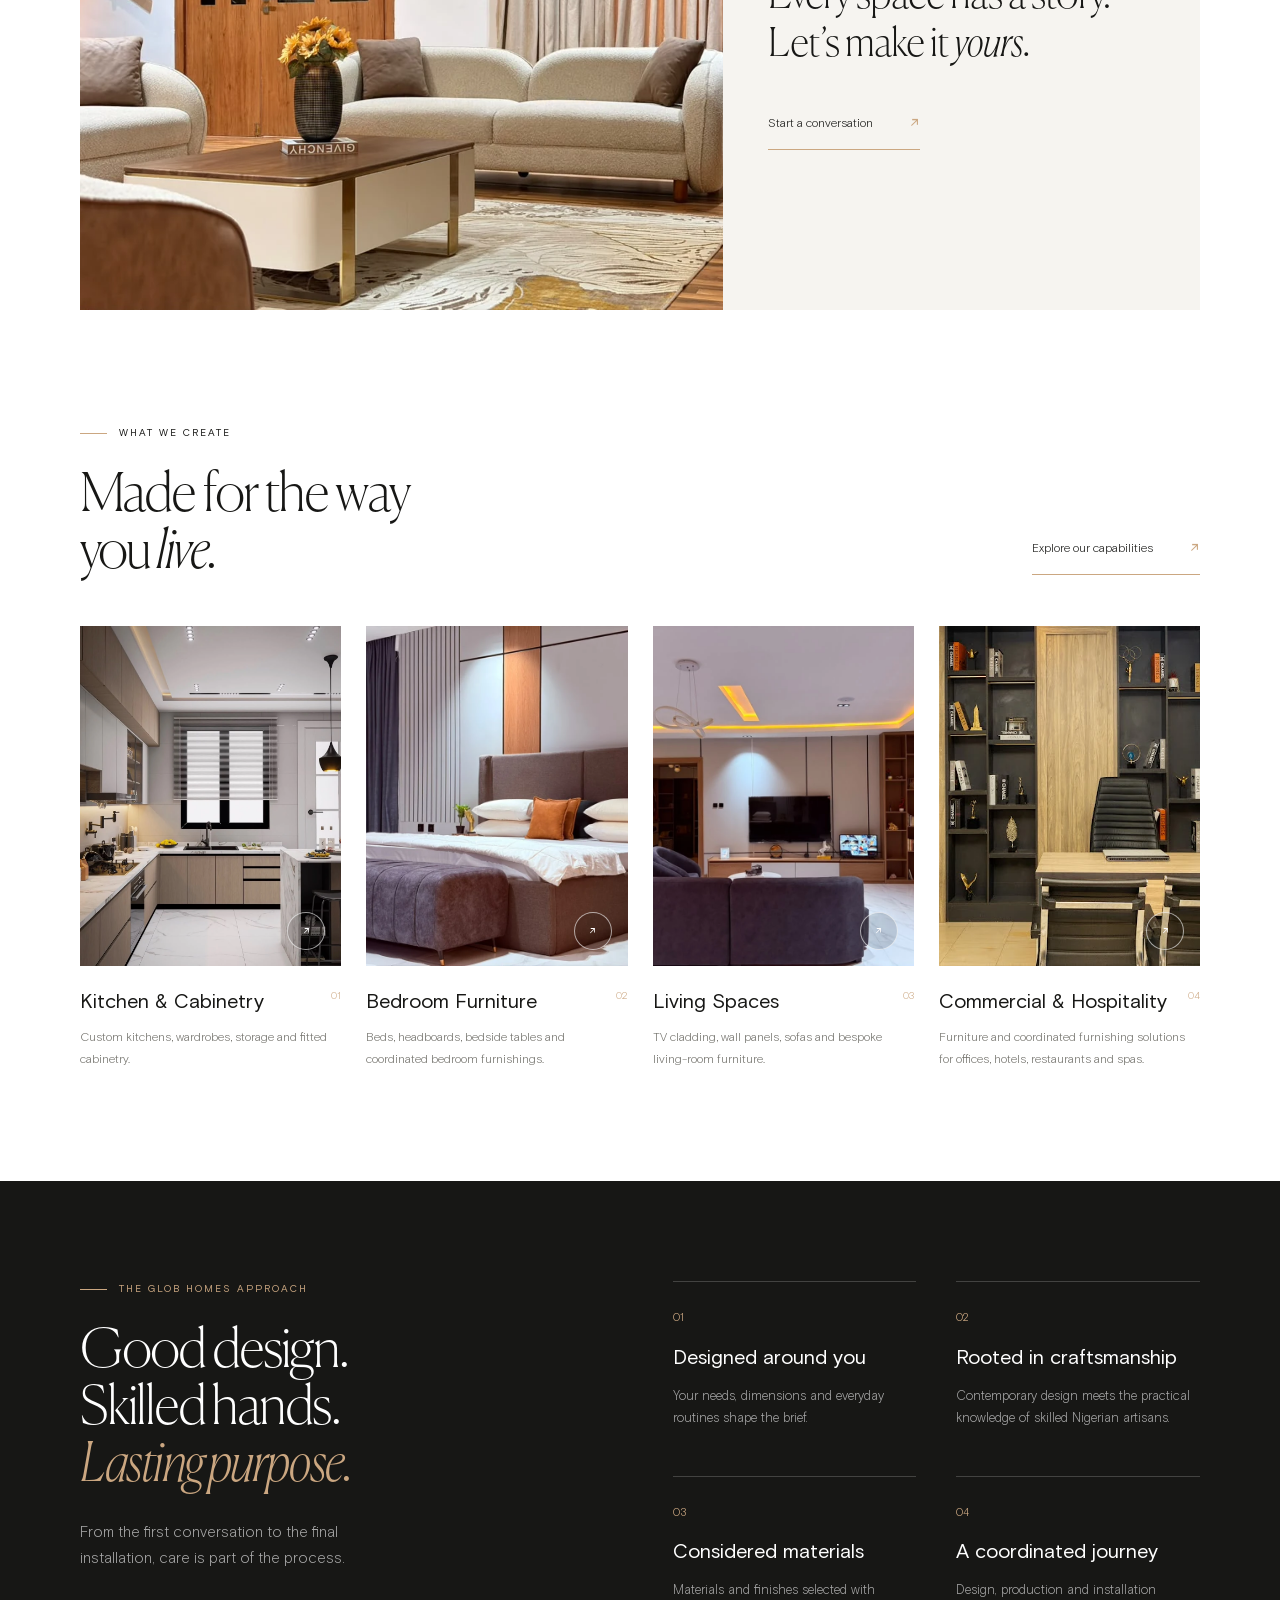
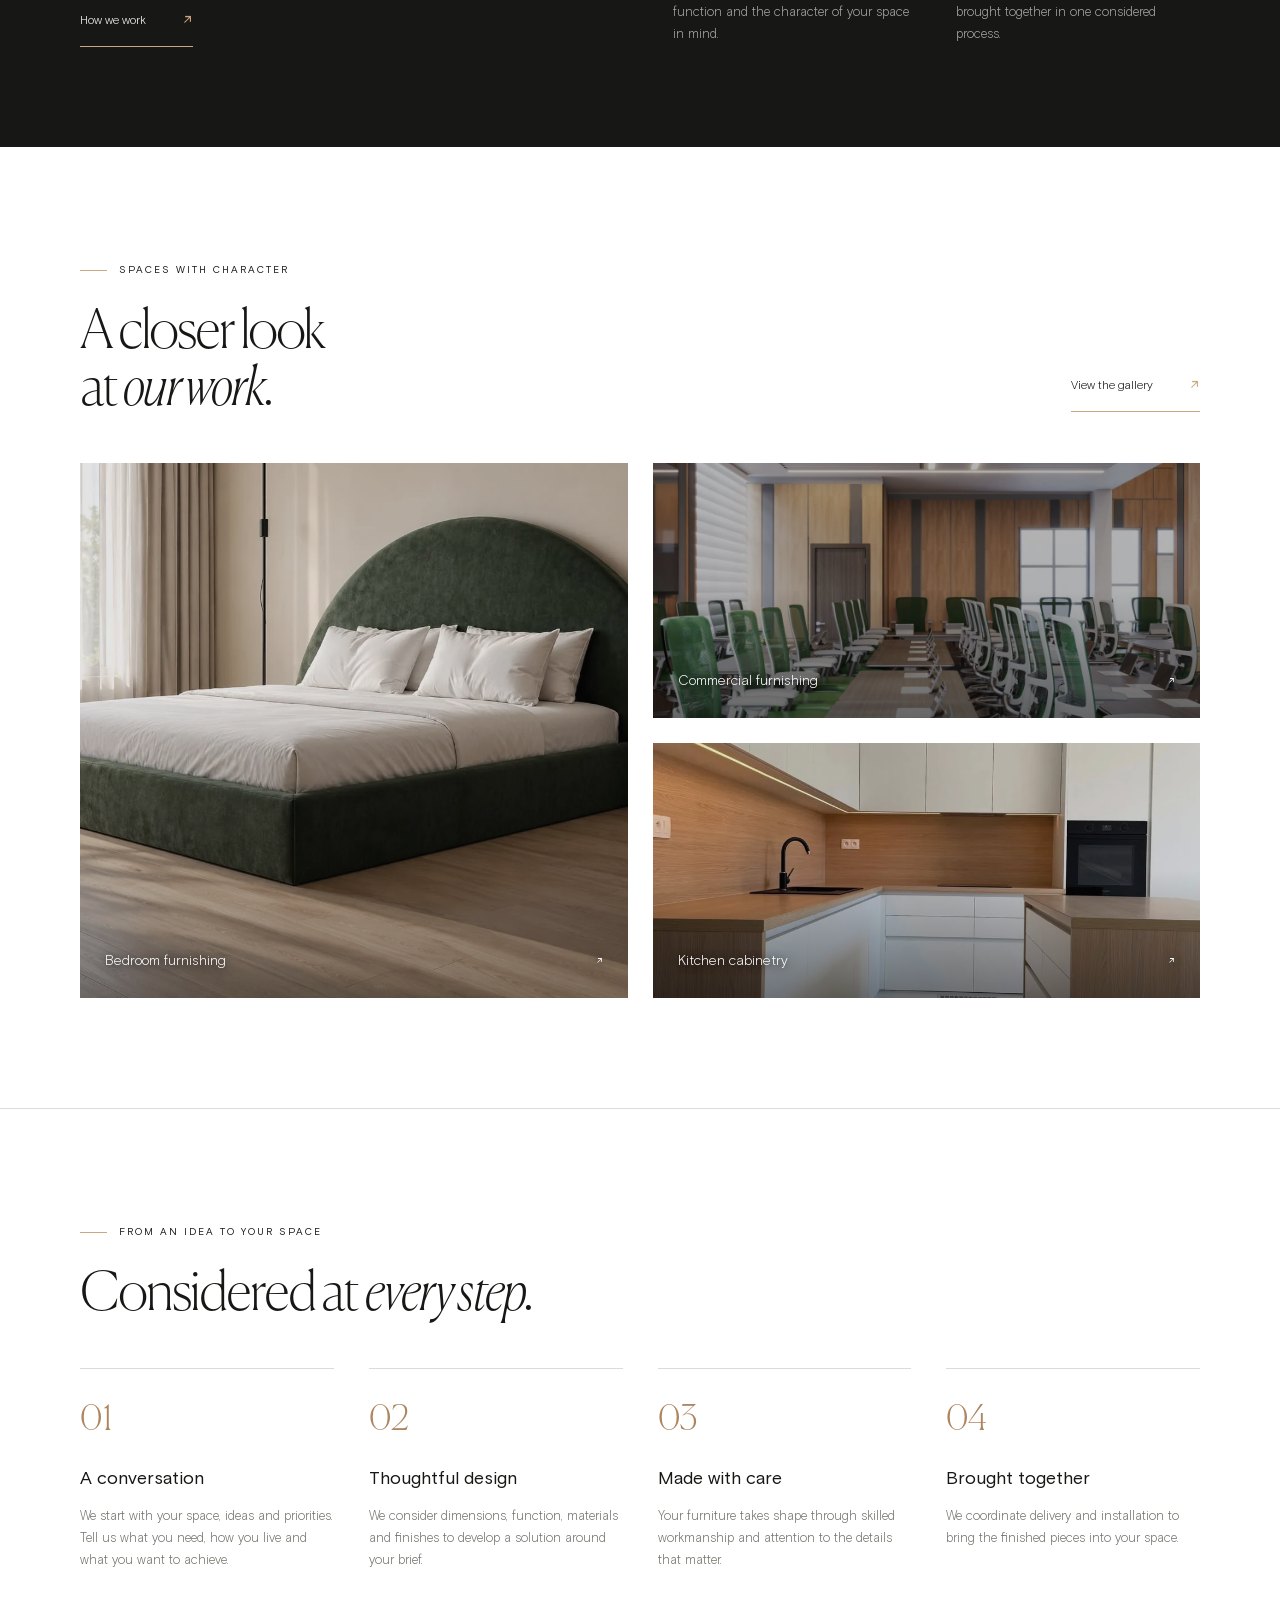
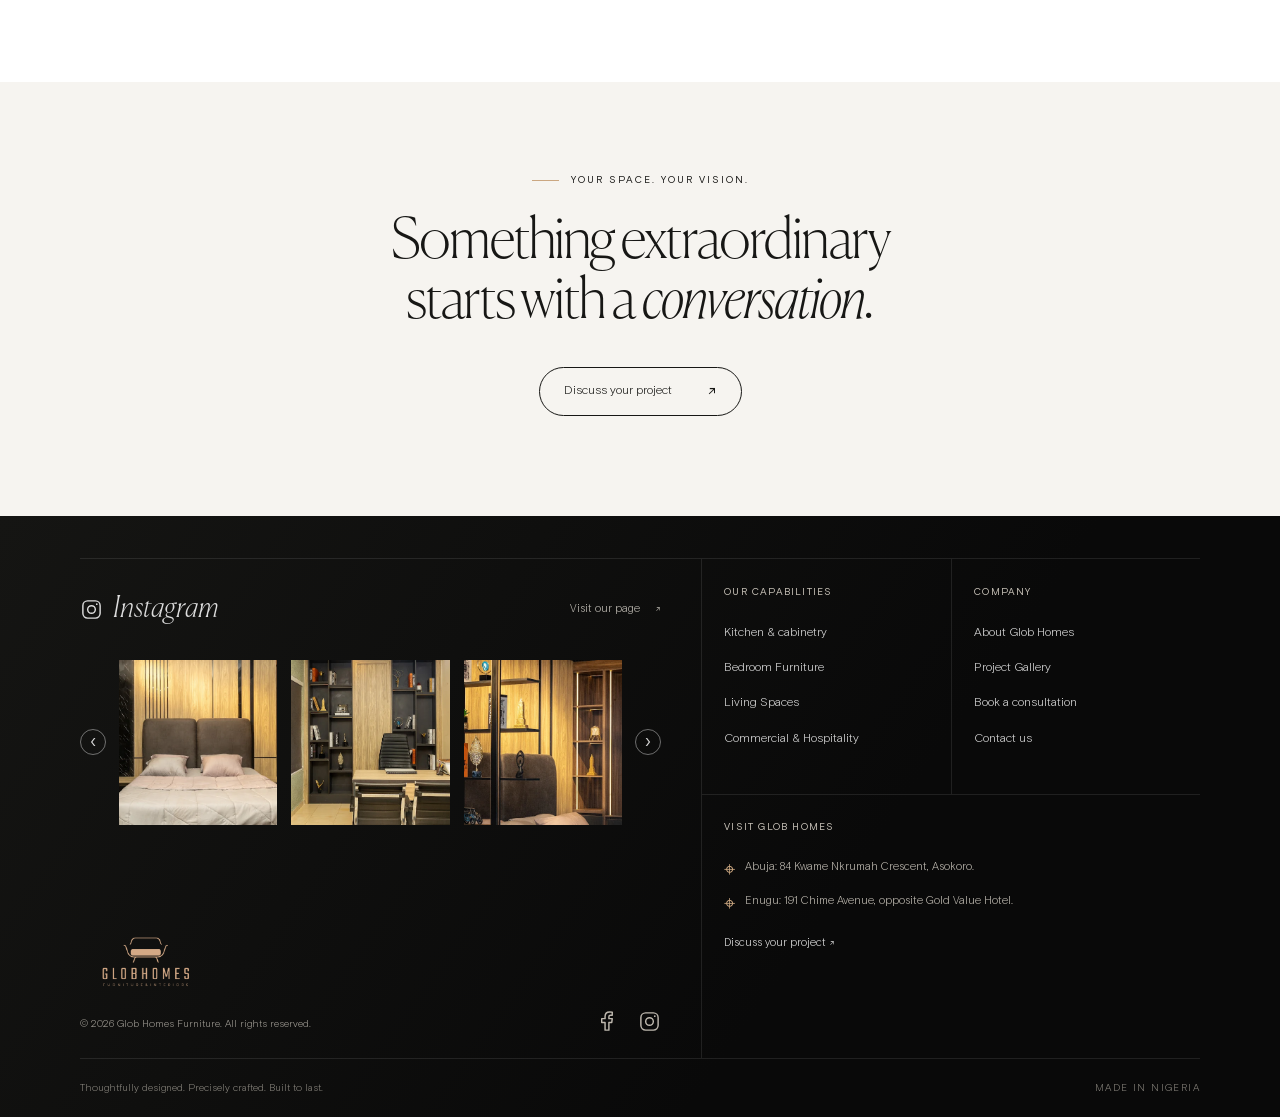
==== commit c7ff0242: "Publish latest homepage, capabilities, About and project gallery updates" ====
--- a/index.html
+++ b/index.html
@@ -1 +1 @@
-<!doctype html><html lang="en"><head><meta charset="utf-8"><meta name="viewport" content="width=device-width,initial-scale=1"><meta name="description" content="Glob Homes Furniture — bespoke furniture manufacturing, cabinetry and furnishing solutions in Abuja and Enugu, Nigeria."><title>Glob Homes — Thoughtfully designed. Precisely crafted.</title><link rel="stylesheet" href="style.css?v=banner-13"><script defer src="app.js?v=banner-13"></script></head><body><a class="skip" href="#main">Skip to content</a><header id="header"><a class="brand" href="index.html" aria-label="Glob Homes home"><img src="assets/logo-original.png" alt="Glob Homes Furniture and Interiors"></a><nav id="nav" aria-label="Main navigation"><a href="about.html">About Glob Homes</a><a href="capabilities.html">Our Capabilities</a><a href="projects.html">Projects</a><a href="contact.html">Contact</a></nav><a class="button header-cta" href="contact.html">Book a consultation <span>↗</span></a><button id="menu" aria-label="Open navigation" aria-expanded="false" aria-controls="nav"><span></span><span></span></button></header><main id="main"></main><footer class="reference-footer"><div class="footer-panel-left"><div class="instagram-heading"><a class="instagram-title" href="https://www.instagram.com/globhomes_furnitures" target="_blank" rel="noreferrer"><svg viewBox="0 0 24 24" fill="none" stroke="currentColor" stroke-width="1.5" aria-hidden="true"><rect x="3" y="3" width="18" height="18" rx="5"/><circle cx="12" cy="12" r="4"/><circle cx="17.5" cy="6.5" r=".9" fill="currentColor" stroke="none"/></svg><span>Instagram</span></a><a class="visit-instagram" href="https://www.instagram.com/globhomes_furnitures" target="_blank" rel="noreferrer">Visit our page <span>↗</span></a></div><div class="instagram-carousel"><button class="feed-arrow feed-prev" aria-label="Previous Instagram photos">‹</button><div class="instagram-track" aria-label="Glob Homes photo highlights"><a href="https://www.instagram.com/globhomes_furnitures" target="_blank" rel="noreferrer" aria-label="View Glob Homes on Instagram: Bedroom furniture and wall finishes"><img loading="lazy" src="assets/bedroom.webp" alt="Bedroom furniture and wall finishes"><span><svg viewBox="0 0 24 24" fill="none" stroke="currentColor" stroke-width="1.5" aria-hidden="true"><rect x="3" y="3" width="18" height="18" rx="5"/><circle cx="12" cy="12" r="4"/><circle cx="17.5" cy="6.5" r=".9" fill="currentColor" stroke="none"/></svg></span></a><a href="https://www.instagram.com/globhomes_furnitures" target="_blank" rel="noreferrer" aria-label="View Glob Homes on Instagram: Bespoke office furniture"><img loading="lazy" src="assets/office.webp" alt="Bespoke office furniture"><span><svg viewBox="0 0 24 24" fill="none" stroke="currentColor" stroke-width="1.5" aria-hidden="true"><rect x="3" y="3" width="18" height="18" rx="5"/><circle cx="12" cy="12" r="4"/><circle cx="17.5" cy="6.5" r=".9" fill="currentColor" stroke="none"/></svg></span></a><a href="https://www.instagram.com/globhomes_furnitures" target="_blank" rel="noreferrer" aria-label="View Glob Homes on Instagram: Fitted shelving"><img loading="lazy" src="assets/shelving.webp" alt="Fitted shelving"><span><svg viewBox="0 0 24 24" fill="none" stroke="currentColor" stroke-width="1.5" aria-hidden="true"><rect x="3" y="3" width="18" height="18" rx="5"/><circle cx="12" cy="12" r="4"/><circle cx="17.5" cy="6.5" r=".9" fill="currentColor" stroke="none"/></svg></span></a><a href="https://www.instagram.com/globhomes_furnitures" target="_blank" rel="noreferrer" aria-label="View Glob Homes on Instagram: Bedroom details"><img loading="lazy" src="assets/bedroom-detail.webp" alt="Bedroom details"><span><svg viewBox="0 0 24 24" fill="none" stroke="currentColor" stroke-width="1.5" aria-hidden="true"><rect x="3" y="3" width="18" height="18" rx="5"/><circle cx="12" cy="12" r="4"/><circle cx="17.5" cy="6.5" r=".9" fill="currentColor" stroke="none"/></svg></span></a><a href="https://www.instagram.com/globhomes_furnitures" target="_blank" rel="noreferrer" aria-label="View Glob Homes on Instagram: Office cabinetry"><img loading="lazy" src="assets/office-detail.webp" alt="Office cabinetry"><span><svg viewBox="0 0 24 24" fill="none" stroke="currentColor" stroke-width="1.5" aria-hidden="true"><rect x="3" y="3" width="18" height="18" rx="5"/><circle cx="12" cy="12" r="4"/><circle cx="17.5" cy="6.5" r=".9" fill="currentColor" stroke="none"/></svg></span></a></div><button class="feed-arrow feed-next" aria-label="Next Instagram photos">›</button></div><div class="footer-brand-row"><div><a class="brand" href="index.html"><img src="assets/logo-original.png" alt="Glob Homes Furniture and Interiors"></a><p>© 2026 Glob Homes Furniture. All rights reserved.</p></div><div class="social-icons"><a href="https://web.facebook.com/profile.php?id=100088973304672" target="_blank" rel="noreferrer" aria-label="Glob Homes on Facebook"><svg viewBox="0 0 24 24" fill="none" stroke="currentColor" stroke-width="1.5" stroke-linejoin="round" aria-hidden="true"><path d="M14.5 21v-8h3l.5-4h-3.5V7c0-1 .4-1.5 1.7-1.5H18V2.2c-.7-.1-1.8-.2-2.8-.2-3 0-4.7 1.8-4.7 4.8V9H7v4h3.5v8z"/></svg></a><a href="https://www.instagram.com/globhomes_furnitures" target="_blank" rel="noreferrer" aria-label="Glob Homes on Instagram"><svg viewBox="0 0 24 24" fill="none" stroke="currentColor" stroke-width="1.5" aria-hidden="true"><rect x="3" y="3" width="18" height="18" rx="5"/><circle cx="12" cy="12" r="4"/><circle cx="17.5" cy="6.5" r=".9" fill="currentColor" stroke="none"/></svg></a></div></div></div><div class="footer-panel-right"><div class="footer-link-columns"><div><span class="eyebrow">OUR CAPABILITIES</span><a href="capabilities.html#cabinetry">Kitchen & cabinetry</a><a href="capabilities.html#upholstery">Bespoke furniture</a><a href="capabilities.html#finishes">Doors & wall finishes</a><a href="capabilities.html#commercial">Project furnishing</a></div><div><span class="eyebrow">COMPANY</span><a href="about.html">About Glob Homes</a><a href="projects.html">Projects</a><a href="contact.html">Book a consultation</a><a href="contact.html">Contact us</a></div></div><div class="footer-contact"><span class="eyebrow">VISIT GLOB HOMES</span><p><span aria-hidden="true">⌖</span><span>Abuja: 84 Kwame Nkrumah Crescent, Asokoro.</span></p><p><span aria-hidden="true">⌖</span><span>Enugu: 191 Chime Avenue, opposite Gold Value Hotel.</span></p><a href="contact.html">Discuss your project ↗</a></div></div><div class="footer-base"><span>Thoughtfully designed. Precisely crafted. Built to last.</span><span>MADE IN NIGERIA</span></div></footer><dialog id="viewer"><button aria-label="Close image" id="close-viewer">×</button><img alt=""><p></p></dialog></body></html>
+<!doctype html><html lang="en"><head><meta charset="utf-8"><meta name="viewport" content="width=device-width,initial-scale=1"><meta name="description" content="Glob Homes Furniture — bespoke furniture manufacturing, cabinetry and furnishing solutions in Abuja and Enugu, Nigeria."><title>Glob Homes — Thoughtfully designed. Precisely crafted.</title><link rel="stylesheet" href="style.css?v=hero-slider-23"><script defer src="app.js?v=selected-projects-25"></script></head><body><a class="skip" href="#main">Skip to content</a><header id="header"><a class="brand" href="index.html" aria-label="Glob Homes home"><img src="assets/logo-original.png" alt="Glob Homes Furniture and Interiors"></a><nav id="nav" aria-label="Main navigation"><a href="about.html">About Glob Homes</a><a href="capabilities.html">Our Capabilities</a><a href="projects.html">Project Gallery</a><a href="contact.html">Contact</a></nav><a class="button header-cta" href="contact.html">Book a consultation <span>↗</span></a><button id="menu" aria-label="Open navigation" aria-expanded="false" aria-controls="nav"><span></span><span></span></button></header><main id="main"></main><footer class="reference-footer"><div class="footer-panel-left"><div class="instagram-heading"><a class="instagram-title" href="https://www.instagram.com/globhomes_furnitures" target="_blank" rel="noreferrer"><svg viewBox="0 0 24 24" fill="none" stroke="currentColor" stroke-width="1.5" aria-hidden="true"><rect x="3" y="3" width="18" height="18" rx="5"/><circle cx="12" cy="12" r="4"/><circle cx="17.5" cy="6.5" r=".9" fill="currentColor" stroke="none"/></svg><span>Instagram</span></a><a class="visit-instagram" href="https://www.instagram.com/globhomes_furnitures" target="_blank" rel="noreferrer">Visit our page <span>↗</span></a></div><div class="instagram-carousel"><button class="feed-arrow feed-prev" aria-label="Previous Instagram photos">‹</button><div class="instagram-track" aria-label="Glob Homes photo highlights"><a href="https://www.instagram.com/globhomes_furnitures" target="_blank" rel="noreferrer" aria-label="View Glob Homes on Instagram: Bedroom furniture and wall finishes"><img loading="lazy" src="assets/bedroom.webp" alt="Bedroom furniture and wall finishes"><span><svg viewBox="0 0 24 24" fill="none" stroke="currentColor" stroke-width="1.5" aria-hidden="true"><rect x="3" y="3" width="18" height="18" rx="5"/><circle cx="12" cy="12" r="4"/><circle cx="17.5" cy="6.5" r=".9" fill="currentColor" stroke="none"/></svg></span></a><a href="https://www.instagram.com/globhomes_furnitures" target="_blank" rel="noreferrer" aria-label="View Glob Homes on Instagram: Bespoke office furniture"><img loading="lazy" src="assets/office.webp" alt="Bespoke office furniture"><span><svg viewBox="0 0 24 24" fill="none" stroke="currentColor" stroke-width="1.5" aria-hidden="true"><rect x="3" y="3" width="18" height="18" rx="5"/><circle cx="12" cy="12" r="4"/><circle cx="17.5" cy="6.5" r=".9" fill="currentColor" stroke="none"/></svg></span></a><a href="https://www.instagram.com/globhomes_furnitures" target="_blank" rel="noreferrer" aria-label="View Glob Homes on Instagram: Fitted shelving"><img loading="lazy" src="assets/shelving.webp" alt="Fitted shelving"><span><svg viewBox="0 0 24 24" fill="none" stroke="currentColor" stroke-width="1.5" aria-hidden="true"><rect x="3" y="3" width="18" height="18" rx="5"/><circle cx="12" cy="12" r="4"/><circle cx="17.5" cy="6.5" r=".9" fill="currentColor" stroke="none"/></svg></span></a><a href="https://www.instagram.com/globhomes_furnitures" target="_blank" rel="noreferrer" aria-label="View Glob Homes on Instagram: Bedroom details"><img loading="lazy" src="assets/bedroom-detail.webp" alt="Bedroom details"><span><svg viewBox="0 0 24 24" fill="none" stroke="currentColor" stroke-width="1.5" aria-hidden="true"><rect x="3" y="3" width="18" height="18" rx="5"/><circle cx="12" cy="12" r="4"/><circle cx="17.5" cy="6.5" r=".9" fill="currentColor" stroke="none"/></svg></span></a><a href="https://www.instagram.com/globhomes_furnitures" target="_blank" rel="noreferrer" aria-label="View Glob Homes on Instagram: Office cabinetry"><img loading="lazy" src="assets/office-detail.webp" alt="Office cabinetry"><span><svg viewBox="0 0 24 24" fill="none" stroke="currentColor" stroke-width="1.5" aria-hidden="true"><rect x="3" y="3" width="18" height="18" rx="5"/><circle cx="12" cy="12" r="4"/><circle cx="17.5" cy="6.5" r=".9" fill="currentColor" stroke="none"/></svg></span></a></div><button class="feed-arrow feed-next" aria-label="Next Instagram photos">›</button></div><div class="footer-brand-row"><div><a class="brand" href="index.html"><img src="assets/logo-original.png" alt="Glob Homes Furniture and Interiors"></a><p>© 2026 Glob Homes Furniture. All rights reserved.</p></div><div class="social-icons"><a href="https://web.facebook.com/profile.php?id=100088973304672" target="_blank" rel="noreferrer" aria-label="Glob Homes on Facebook"><svg viewBox="0 0 24 24" fill="none" stroke="currentColor" stroke-width="1.5" stroke-linejoin="round" aria-hidden="true"><path d="M14.5 21v-8h3l.5-4h-3.5V7c0-1 .4-1.5 1.7-1.5H18V2.2c-.7-.1-1.8-.2-2.8-.2-3 0-4.7 1.8-4.7 4.8V9H7v4h3.5v8z"/></svg></a><a href="https://www.instagram.com/globhomes_furnitures" target="_blank" rel="noreferrer" aria-label="Glob Homes on Instagram"><svg viewBox="0 0 24 24" fill="none" stroke="currentColor" stroke-width="1.5" aria-hidden="true"><rect x="3" y="3" width="18" height="18" rx="5"/><circle cx="12" cy="12" r="4"/><circle cx="17.5" cy="6.5" r=".9" fill="currentColor" stroke="none"/></svg></a></div></div></div><div class="footer-panel-right"><div class="footer-link-columns"><div><span class="eyebrow">OUR CAPABILITIES</span><a href="capabilities.html#cabinetry">Kitchen & cabinetry</a><a href="capabilities.html#upholstery">Bedroom Furniture</a><a href="capabilities.html#living-spaces">Living Spaces</a><a href="capabilities.html#commercial">Commercial &amp; Hospitality</a></div><div><span class="eyebrow">COMPANY</span><a href="about.html">About Glob Homes</a><a href="projects.html">Project Gallery</a><a href="contact.html">Book a consultation</a><a href="contact.html">Contact us</a></div></div><div class="footer-contact"><span class="eyebrow">VISIT GLOB HOMES</span><p><span aria-hidden="true">⌖</span><span>Abuja: 84 Kwame Nkrumah Crescent, Asokoro.</span></p><p><span aria-hidden="true">⌖</span><span>Enugu: 191 Chime Avenue, opposite Gold Value Hotel.</span></p><a href="contact.html">Discuss your project ↗</a></div></div><div class="footer-base"><span>Thoughtfully designed. Precisely crafted. Built to last.</span><span>MADE IN NIGERIA</span></div></footer><dialog id="viewer"><button aria-label="Close image" id="close-viewer">×</button><img alt=""><p></p></dialog></body></html>
--- a/style.css
+++ b/style.css
@@ -69,3 +69,11 @@
 .project-stories{padding-top:30px;padding-bottom:20px}.project-case{padding:35px 0 65px}.project-case+.project-case{border-top:1px solid var(--line);padding-top:60px}.project-case-heading{display:grid;grid-template-columns:1.2fr 1fr;gap:12%;align-items:end;margin-bottom:35px}.project-case-heading h2{font-size:clamp(36px,3.6vw,52px)}.project-case-heading p{font-size:14px;line-height:1.85;max-width:420px}.project-case-images{display:grid;grid-template-columns:1.35fr 1fr;gap:22px}.project-case-images .gallery-item img,.project-case-images .gallery-item:last-child img{height:440px}.project-tags{display:flex;flex-wrap:wrap;gap:12px;margin-top:22px}.project-tags span{font-size:10px;border:1px solid #d8cbb9;border-radius:30px;padding:6px 15px;color:#8a6c4b}.project-more{padding-top:30px;padding-bottom:90px}@media(max-width:760px){.project-case-heading{grid-template-columns:1fr;gap:24px}.project-case-heading h2{font-size:38px}.project-case-heading p{font-size:13px}.project-case-images{grid-template-columns:1fr;gap:16px}.project-case-images .gallery-item img,.project-case-images .gallery-item:last-child img{height:340px}.project-case{padding-top:15px;padding-bottom:45px}.project-case+.project-case{padding-top:40px}.project-more{padding-bottom:60px}.project-tags{gap:8px}.project-tags span{font-size:9px;padding:5px 12px}}
 .door-gallery{padding-top:45px;padding-bottom:80px;border-bottom:1px solid var(--line)}.door-gallery .section-heading>p{max-width:330px;font-size:13px}.door-gallery-grid{display:grid;grid-template-columns:repeat(3,minmax(0,1fr));gap:22px}.door-gallery-grid .gallery-item img,.door-gallery-grid .gallery-item:last-child img{height:440px;object-position:center}.door-gallery-grid .gallery-item:first-child{grid-row:span 2}.door-gallery-grid .gallery-item:first-child img{height:902px}.capability#finishes>img{object-position:center}@media(max-width:760px){.door-gallery{padding-top:35px;padding-bottom:50px}.door-gallery-grid{grid-template-columns:1fr 1fr;gap:14px}.door-gallery-grid .gallery-item:first-child{grid-row:auto;grid-column:1/-1}.door-gallery-grid .gallery-item img,.door-gallery-grid .gallery-item:last-child img{height:280px}.door-gallery-grid .gallery-item:first-child img{height:440px}.door-gallery-grid .gallery-item>span{left:12px;bottom:14px}}
 .hero{min-height:870px;max-height:none}.hero-content{max-width:980px;padding-top:165px;padding-bottom:125px}.hero h1{font-size:clamp(56px,5.5vw,79px);line-height:1.08}.hero-content p{max-width:580px;font-size:14px;line-height:1.85;margin:20px 0}.hero-content .button{margin-top:8px}@media(max-width:760px){.hero{height:auto;min-height:900px}.hero-content{padding:145px 7% 115px}.hero h1{font-size:clamp(40px,10.8vw,62px)}.hero-content p{font-size:13px;margin:23px 0;max-width:100%}.hero-content .eyebrow{font-size:8px;letter-spacing:.12em;line-height:1.8}.hero-bottom{bottom:28px}}
+.project-mosaic{display:grid;grid-template-columns:repeat(3,minmax(0,1fr));grid-auto-rows:300px;grid-auto-flow:row dense;gap:4px;padding-top:0;padding-bottom:80px}.mosaic-photo{border:0;padding:0;background:#ede8df;position:relative;overflow:hidden;cursor:zoom-in;min-width:0}.mosaic-wide{grid-column:span 2}.mosaic-photo img{height:100%;width:100%;object-fit:cover;transition:transform .5s ease,filter .3s}.mosaic-photo:hover img{transform:scale(1.025);filter:brightness(.88)}.mosaic-open{position:absolute;right:18px;bottom:18px;display:grid;place-items:center;border:1px solid #fff9;border-radius:50%;width:35px;height:35px;color:#fff;background:#0003;font-size:19px;opacity:0;transition:opacity .2s}.mosaic-photo:hover .mosaic-open,.mosaic-photo:focus-visible .mosaic-open{opacity:1}.project-viewer{padding:35px 50px 22px;max-width:95vw;background:#121211}.project-viewer img{max-width:80vw;max-height:78svh;object-fit:contain;margin:auto}.project-viewer p{font-size:11px;text-align:center;max-width:75vw;margin:17px auto 0}.viewer-prev,.viewer-next{position:absolute;top:45%;width:35px;height:45px;border:0;background:transparent;color:#fff;font-size:36px;line-height:1}.viewer-prev{left:5px}.viewer-next{right:5px}.project-viewer #close-viewer{width:38px;height:35px;right:5px;background:#121211}
+@media(min-width:1600px){.project-mosaic{grid-auto-rows:370px}}
+@media(max-width:760px){.project-mosaic{grid-template-columns:repeat(2,minmax(0,1fr));grid-auto-rows:210px;gap:4px;padding-bottom:50px}.mosaic-wide{grid-column:span 2}.mosaic-photo img{object-position:center}.mosaic-open{width:27px;height:27px;right:10px;bottom:10px;font-size:15px}.project-viewer{padding:34px 30px 20px;max-width:96vw}.project-viewer img{max-width:78vw;max-height:75svh}.project-viewer p{font-size:10px}.viewer-prev,.viewer-next{width:27px;font-size:29px}.viewer-prev{left:0}.viewer-next{right:0}}
+@media(max-width:380px){.project-mosaic{grid-auto-rows:175px}}
+
+#story h2{max-width:520px;font-size:clamp(38px,3.8vw,56px);line-height:1.12;text-wrap:balance}
+
+.hero>.hero-image{opacity:0;transition:opacity 1.2s ease}.hero>.hero-image:first-child,.hero>.hero-image.is-active{opacity:1}.hero:has(.hero-image.is-active:not(:first-child))>.hero-image:first-child{opacity:0}.hero-slider-controls{position:absolute;right:6.25%;bottom:85px;display:flex;gap:15px;align-items:center;color:white;z-index:2}.hero-slider-controls button{background:transparent;color:inherit;border:1px solid #ffffff70;width:36px;height:36px;border-radius:50%;padding:0;display:grid;place-items:center}.hero-dots{display:flex;gap:10px}.hero-dots button{width:7px;height:7px;background:#ffffff35;border:0}.hero-dots button[aria-pressed=true]{background:var(--gold)}.hero-slider-controls .hero-pause{font-size:12px}.hero-content{z-index:1}@media(max-width:760px){.hero-slider-controls{bottom:90px;gap:12px}.hero-slider-controls button{width:32px;height:32px}.hero-dots button{width:7px;height:7px}}@media(prefers-reduced-motion:reduce){.hero>.hero-image{transition:none}}
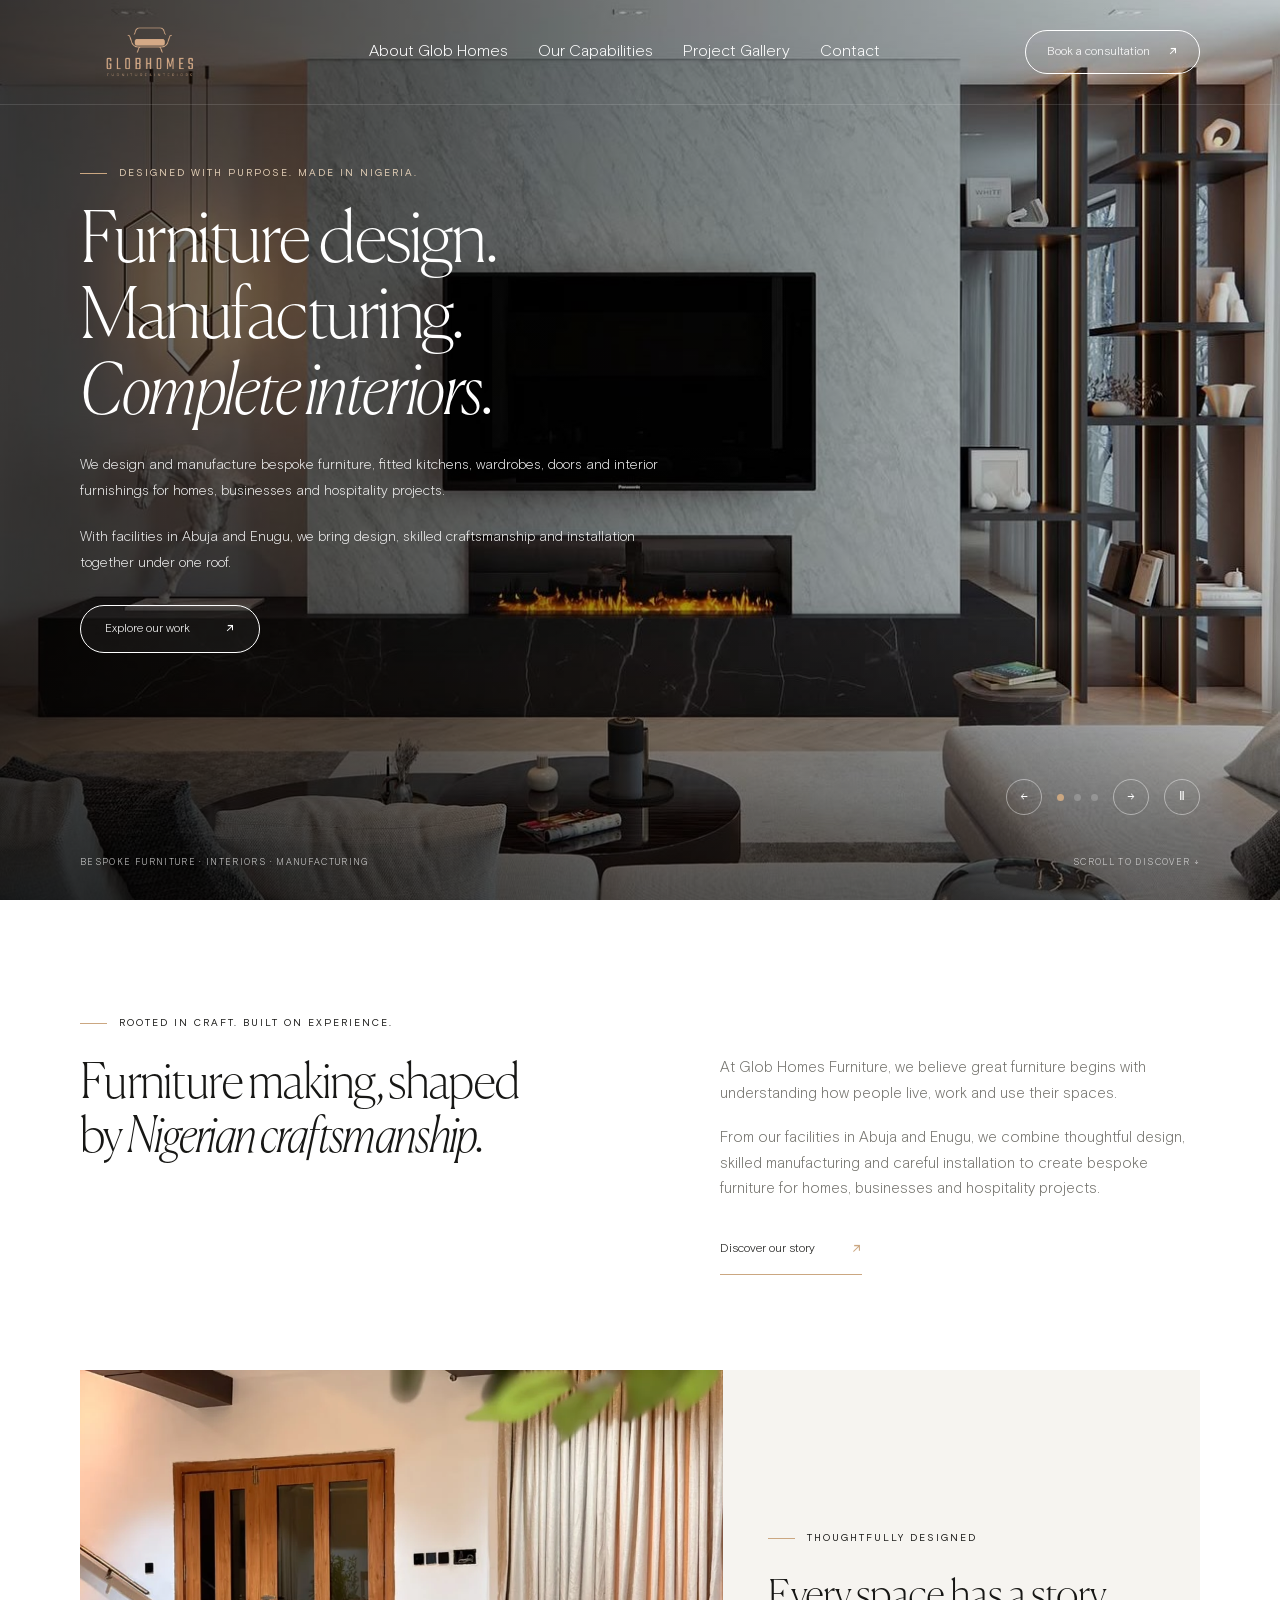
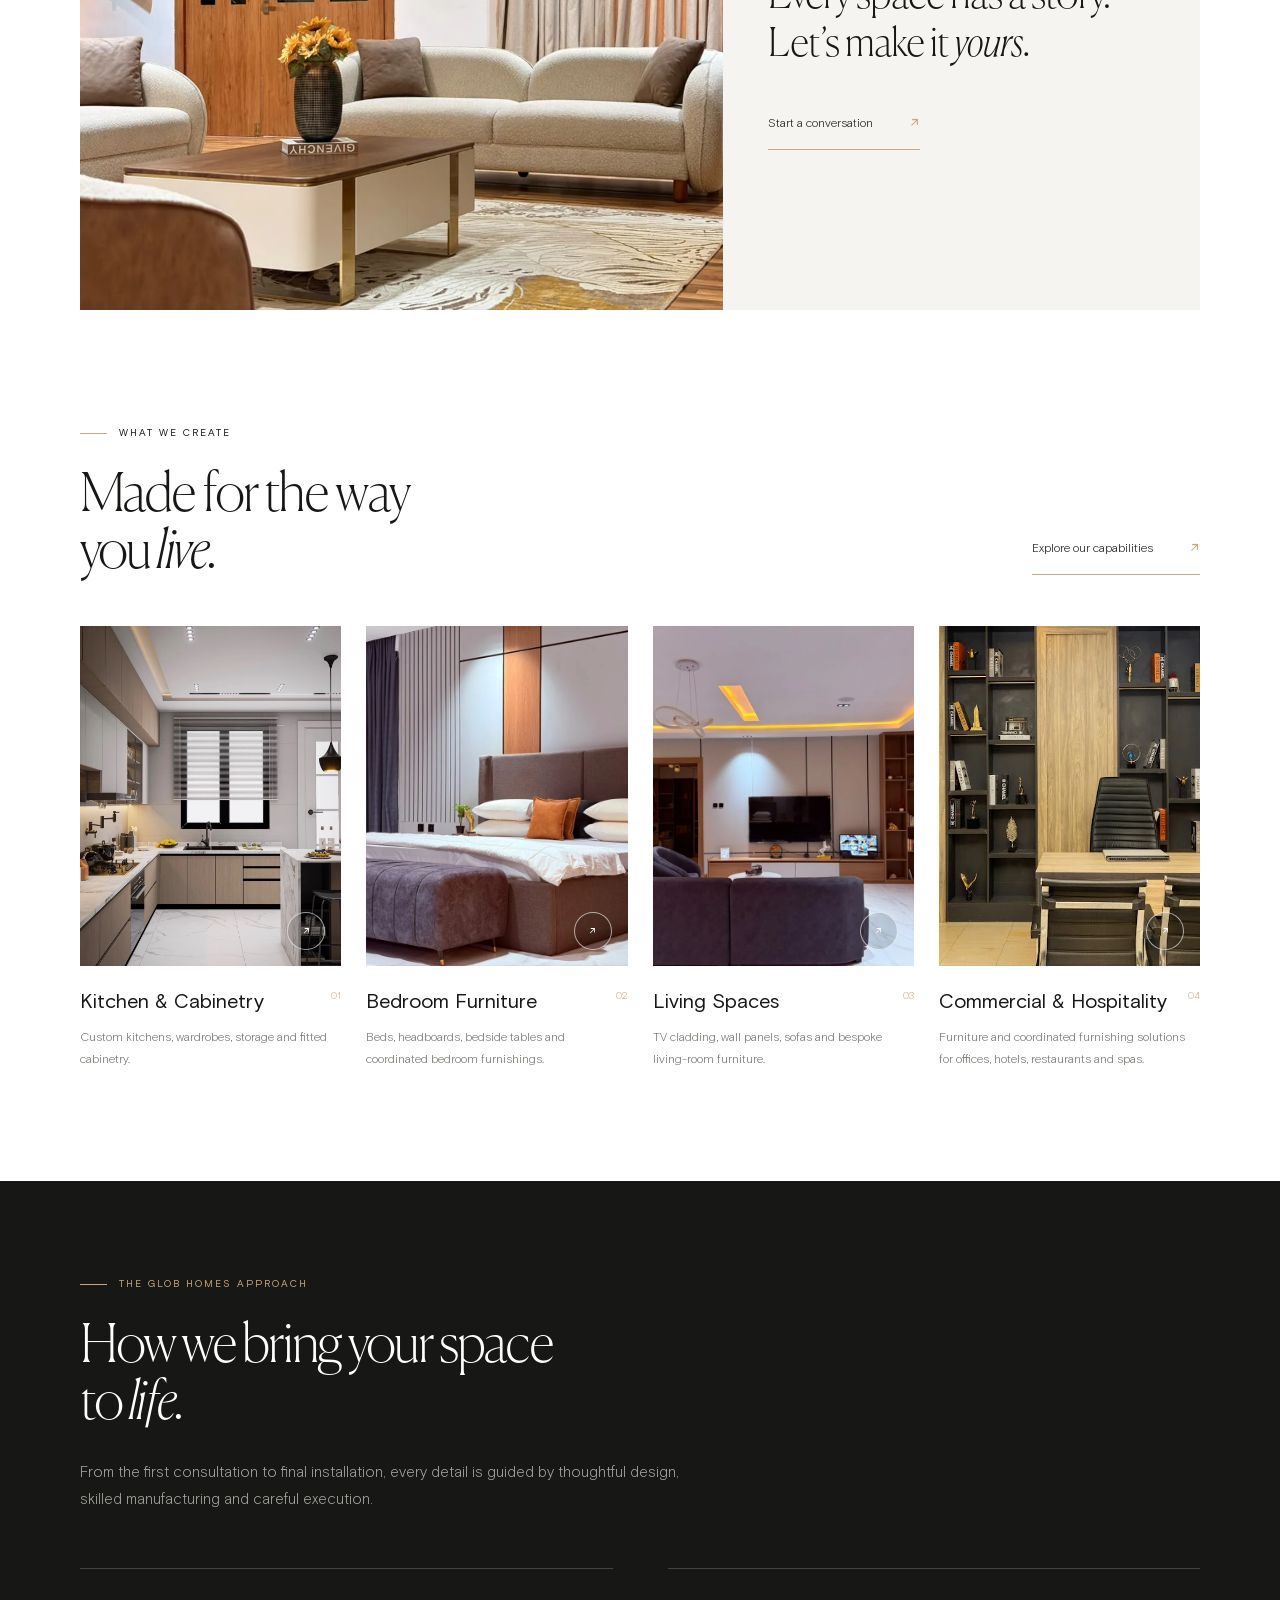
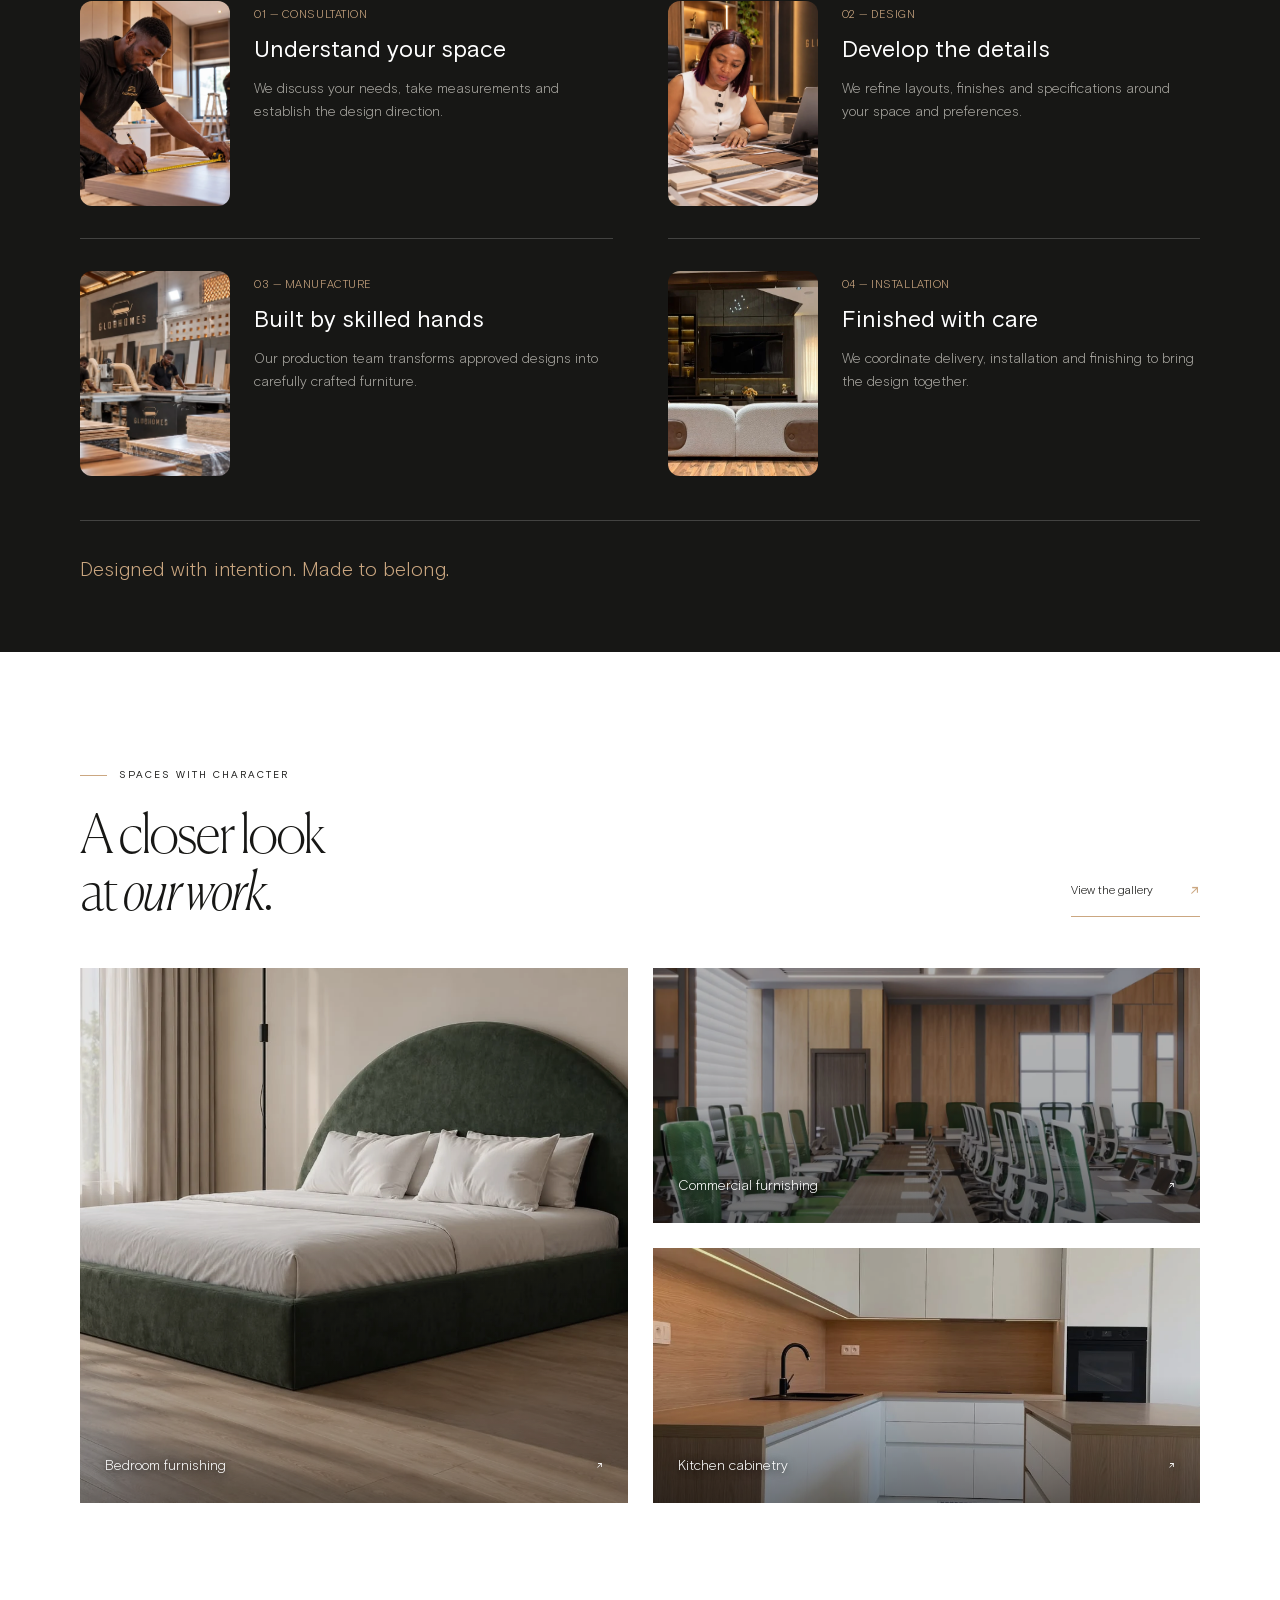
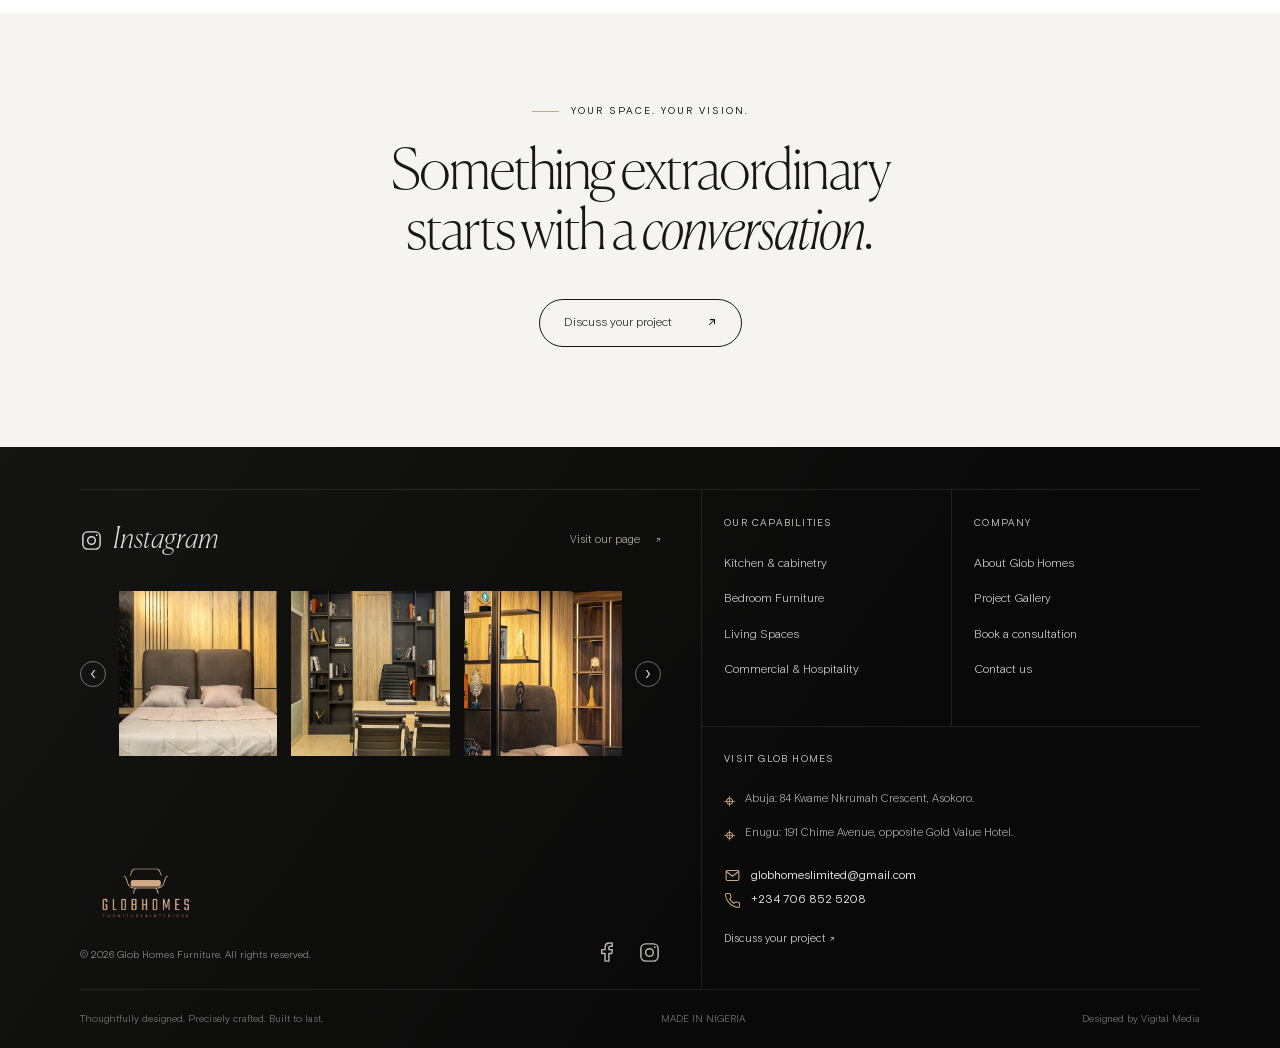
==== commit 9bf4e19a: "Update approach, contact form and footer details" ====
--- a/index.html
+++ b/index.html
@@ -1 +1 @@
-<!doctype html><html lang="en"><head><meta charset="utf-8"><meta name="viewport" content="width=device-width,initial-scale=1"><meta name="description" content="Glob Homes Furniture — bespoke furniture manufacturing, cabinetry and furnishing solutions in Abuja and Enugu, Nigeria."><title>Glob Homes — Thoughtfully designed. Precisely crafted.</title><link rel="stylesheet" href="style.css?v=hero-slider-23"><script defer src="app.js?v=selected-projects-25"></script></head><body><a class="skip" href="#main">Skip to content</a><header id="header"><a class="brand" href="index.html" aria-label="Glob Homes home"><img src="assets/logo-original.png" alt="Glob Homes Furniture and Interiors"></a><nav id="nav" aria-label="Main navigation"><a href="about.html">About Glob Homes</a><a href="capabilities.html">Our Capabilities</a><a href="projects.html">Project Gallery</a><a href="contact.html">Contact</a></nav><a class="button header-cta" href="contact.html">Book a consultation <span>↗</span></a><button id="menu" aria-label="Open navigation" aria-expanded="false" aria-controls="nav"><span></span><span></span></button></header><main id="main"></main><footer class="reference-footer"><div class="footer-panel-left"><div class="instagram-heading"><a class="instagram-title" href="https://www.instagram.com/globhomes_furnitures" target="_blank" rel="noreferrer"><svg viewBox="0 0 24 24" fill="none" stroke="currentColor" stroke-width="1.5" aria-hidden="true"><rect x="3" y="3" width="18" height="18" rx="5"/><circle cx="12" cy="12" r="4"/><circle cx="17.5" cy="6.5" r=".9" fill="currentColor" stroke="none"/></svg><span>Instagram</span></a><a class="visit-instagram" href="https://www.instagram.com/globhomes_furnitures" target="_blank" rel="noreferrer">Visit our page <span>↗</span></a></div><div class="instagram-carousel"><button class="feed-arrow feed-prev" aria-label="Previous Instagram photos">‹</button><div class="instagram-track" aria-label="Glob Homes photo highlights"><a href="https://www.instagram.com/globhomes_furnitures" target="_blank" rel="noreferrer" aria-label="View Glob Homes on Instagram: Bedroom furniture and wall finishes"><img loading="lazy" src="assets/bedroom.webp" alt="Bedroom furniture and wall finishes"><span><svg viewBox="0 0 24 24" fill="none" stroke="currentColor" stroke-width="1.5" aria-hidden="true"><rect x="3" y="3" width="18" height="18" rx="5"/><circle cx="12" cy="12" r="4"/><circle cx="17.5" cy="6.5" r=".9" fill="currentColor" stroke="none"/></svg></span></a><a href="https://www.instagram.com/globhomes_furnitures" target="_blank" rel="noreferrer" aria-label="View Glob Homes on Instagram: Bespoke office furniture"><img loading="lazy" src="assets/office.webp" alt="Bespoke office furniture"><span><svg viewBox="0 0 24 24" fill="none" stroke="currentColor" stroke-width="1.5" aria-hidden="true"><rect x="3" y="3" width="18" height="18" rx="5"/><circle cx="12" cy="12" r="4"/><circle cx="17.5" cy="6.5" r=".9" fill="currentColor" stroke="none"/></svg></span></a><a href="https://www.instagram.com/globhomes_furnitures" target="_blank" rel="noreferrer" aria-label="View Glob Homes on Instagram: Fitted shelving"><img loading="lazy" src="assets/shelving.webp" alt="Fitted shelving"><span><svg viewBox="0 0 24 24" fill="none" stroke="currentColor" stroke-width="1.5" aria-hidden="true"><rect x="3" y="3" width="18" height="18" rx="5"/><circle cx="12" cy="12" r="4"/><circle cx="17.5" cy="6.5" r=".9" fill="currentColor" stroke="none"/></svg></span></a><a href="https://www.instagram.com/globhomes_furnitures" target="_blank" rel="noreferrer" aria-label="View Glob Homes on Instagram: Bedroom details"><img loading="lazy" src="assets/bedroom-detail.webp" alt="Bedroom details"><span><svg viewBox="0 0 24 24" fill="none" stroke="currentColor" stroke-width="1.5" aria-hidden="true"><rect x="3" y="3" width="18" height="18" rx="5"/><circle cx="12" cy="12" r="4"/><circle cx="17.5" cy="6.5" r=".9" fill="currentColor" stroke="none"/></svg></span></a><a href="https://www.instagram.com/globhomes_furnitures" target="_blank" rel="noreferrer" aria-label="View Glob Homes on Instagram: Office cabinetry"><img loading="lazy" src="assets/office-detail.webp" alt="Office cabinetry"><span><svg viewBox="0 0 24 24" fill="none" stroke="currentColor" stroke-width="1.5" aria-hidden="true"><rect x="3" y="3" width="18" height="18" rx="5"/><circle cx="12" cy="12" r="4"/><circle cx="17.5" cy="6.5" r=".9" fill="currentColor" stroke="none"/></svg></span></a></div><button class="feed-arrow feed-next" aria-label="Next Instagram photos">›</button></div><div class="footer-brand-row"><div><a class="brand" href="index.html"><img src="assets/logo-original.png" alt="Glob Homes Furniture and Interiors"></a><p>© 2026 Glob Homes Furniture. All rights reserved.</p></div><div class="social-icons"><a href="https://web.facebook.com/profile.php?id=100088973304672" target="_blank" rel="noreferrer" aria-label="Glob Homes on Facebook"><svg viewBox="0 0 24 24" fill="none" stroke="currentColor" stroke-width="1.5" stroke-linejoin="round" aria-hidden="true"><path d="M14.5 21v-8h3l.5-4h-3.5V7c0-1 .4-1.5 1.7-1.5H18V2.2c-.7-.1-1.8-.2-2.8-.2-3 0-4.7 1.8-4.7 4.8V9H7v4h3.5v8z"/></svg></a><a href="https://www.instagram.com/globhomes_furnitures" target="_blank" rel="noreferrer" aria-label="Glob Homes on Instagram"><svg viewBox="0 0 24 24" fill="none" stroke="currentColor" stroke-width="1.5" aria-hidden="true"><rect x="3" y="3" width="18" height="18" rx="5"/><circle cx="12" cy="12" r="4"/><circle cx="17.5" cy="6.5" r=".9" fill="currentColor" stroke="none"/></svg></a></div></div></div><div class="footer-panel-right"><div class="footer-link-columns"><div><span class="eyebrow">OUR CAPABILITIES</span><a href="capabilities.html#cabinetry">Kitchen & cabinetry</a><a href="capabilities.html#upholstery">Bedroom Furniture</a><a href="capabilities.html#living-spaces">Living Spaces</a><a href="capabilities.html#commercial">Commercial &amp; Hospitality</a></div><div><span class="eyebrow">COMPANY</span><a href="about.html">About Glob Homes</a><a href="projects.html">Project Gallery</a><a href="contact.html">Book a consultation</a><a href="contact.html">Contact us</a></div></div><div class="footer-contact"><span class="eyebrow">VISIT GLOB HOMES</span><p><span aria-hidden="true">⌖</span><span>Abuja: 84 Kwame Nkrumah Crescent, Asokoro.</span></p><p><span aria-hidden="true">⌖</span><span>Enugu: 191 Chime Avenue, opposite Gold Value Hotel.</span></p><a href="contact.html">Discuss your project ↗</a></div></div><div class="footer-base"><span>Thoughtfully designed. Precisely crafted. Built to last.</span><span>MADE IN NIGERIA</span></div></footer><dialog id="viewer"><button aria-label="Close image" id="close-viewer">×</button><img alt=""><p></p></dialog></body></html>
+<!doctype html><html lang="en"><head><meta charset="utf-8"><meta name="viewport" content="width=device-width,initial-scale=1"><meta name="description" content="Glob Homes Furniture — bespoke furniture manufacturing, cabinetry and furnishing solutions in Abuja and Enugu, Nigeria."><title>Glob Homes — Thoughtfully designed. Precisely crafted.</title><link rel="stylesheet" href="style.css?v=footer-credit-33"><script defer src="app.js?v=contact-icons-32"></script><link rel="icon" type="image/png" sizes="32x32" href="assets/favicon-32.png"><link rel="icon" type="image/png" sizes="192x192" href="assets/favicon-192.png"><link rel="apple-touch-icon" sizes="180x180" href="assets/apple-touch-icon.png"></head><body><a class="skip" href="#main">Skip to content</a><header id="header"><a class="brand" href="index.html" aria-label="Glob Homes home"><img src="assets/logo-original.png" alt="Glob Homes Furniture and Interiors"></a><nav id="nav" aria-label="Main navigation"><a href="about.html">About Glob Homes</a><a href="capabilities.html">Our Capabilities</a><a href="projects.html">Project Gallery</a><a href="contact.html">Contact</a></nav><a class="button header-cta" href="contact.html">Book a consultation <span>↗</span></a><button id="menu" aria-label="Open navigation" aria-expanded="false" aria-controls="nav"><span></span><span></span></button></header><main id="main"></main><footer class="reference-footer"><div class="footer-panel-left"><div class="instagram-heading"><a class="instagram-title" href="https://www.instagram.com/globhomes_furnitures" target="_blank" rel="noreferrer"><svg viewBox="0 0 24 24" fill="none" stroke="currentColor" stroke-width="1.5" aria-hidden="true"><rect x="3" y="3" width="18" height="18" rx="5"/><circle cx="12" cy="12" r="4"/><circle cx="17.5" cy="6.5" r=".9" fill="currentColor" stroke="none"/></svg><span>Instagram</span></a><a class="visit-instagram" href="https://www.instagram.com/globhomes_furnitures" target="_blank" rel="noreferrer">Visit our page <span>↗</span></a></div><div class="instagram-carousel"><button class="feed-arrow feed-prev" aria-label="Previous Instagram photos">‹</button><div class="instagram-track" aria-label="Glob Homes photo highlights"><a href="https://www.instagram.com/globhomes_furnitures" target="_blank" rel="noreferrer" aria-label="View Glob Homes on Instagram: Bedroom furniture and wall finishes"><img loading="lazy" src="assets/bedroom.webp" alt="Bedroom furniture and wall finishes"><span><svg viewBox="0 0 24 24" fill="none" stroke="currentColor" stroke-width="1.5" aria-hidden="true"><rect x="3" y="3" width="18" height="18" rx="5"/><circle cx="12" cy="12" r="4"/><circle cx="17.5" cy="6.5" r=".9" fill="currentColor" stroke="none"/></svg></span></a><a href="https://www.instagram.com/globhomes_furnitures" target="_blank" rel="noreferrer" aria-label="View Glob Homes on Instagram: Bespoke office furniture"><img loading="lazy" src="assets/office.webp" alt="Bespoke office furniture"><span><svg viewBox="0 0 24 24" fill="none" stroke="currentColor" stroke-width="1.5" aria-hidden="true"><rect x="3" y="3" width="18" height="18" rx="5"/><circle cx="12" cy="12" r="4"/><circle cx="17.5" cy="6.5" r=".9" fill="currentColor" stroke="none"/></svg></span></a><a href="https://www.instagram.com/globhomes_furnitures" target="_blank" rel="noreferrer" aria-label="View Glob Homes on Instagram: Fitted shelving"><img loading="lazy" src="assets/shelving.webp" alt="Fitted shelving"><span><svg viewBox="0 0 24 24" fill="none" stroke="currentColor" stroke-width="1.5" aria-hidden="true"><rect x="3" y="3" width="18" height="18" rx="5"/><circle cx="12" cy="12" r="4"/><circle cx="17.5" cy="6.5" r=".9" fill="currentColor" stroke="none"/></svg></span></a><a href="https://www.instagram.com/globhomes_furnitures" target="_blank" rel="noreferrer" aria-label="View Glob Homes on Instagram: Bedroom details"><img loading="lazy" src="assets/bedroom-detail.webp" alt="Bedroom details"><span><svg viewBox="0 0 24 24" fill="none" stroke="currentColor" stroke-width="1.5" aria-hidden="true"><rect x="3" y="3" width="18" height="18" rx="5"/><circle cx="12" cy="12" r="4"/><circle cx="17.5" cy="6.5" r=".9" fill="currentColor" stroke="none"/></svg></span></a><a href="https://www.instagram.com/globhomes_furnitures" target="_blank" rel="noreferrer" aria-label="View Glob Homes on Instagram: Office cabinetry"><img loading="lazy" src="assets/office-detail.webp" alt="Office cabinetry"><span><svg viewBox="0 0 24 24" fill="none" stroke="currentColor" stroke-width="1.5" aria-hidden="true"><rect x="3" y="3" width="18" height="18" rx="5"/><circle cx="12" cy="12" r="4"/><circle cx="17.5" cy="6.5" r=".9" fill="currentColor" stroke="none"/></svg></span></a></div><button class="feed-arrow feed-next" aria-label="Next Instagram photos">›</button></div><div class="footer-brand-row"><div><a class="brand" href="index.html"><img src="assets/logo-original.png" alt="Glob Homes Furniture and Interiors"></a><p>© 2026 Glob Homes Furniture. All rights reserved.</p></div><div class="social-icons"><a href="https://web.facebook.com/profile.php?id=100088973304672" target="_blank" rel="noreferrer" aria-label="Glob Homes on Facebook"><svg viewBox="0 0 24 24" fill="none" stroke="currentColor" stroke-width="1.5" stroke-linejoin="round" aria-hidden="true"><path d="M14.5 21v-8h3l.5-4h-3.5V7c0-1 .4-1.5 1.7-1.5H18V2.2c-.7-.1-1.8-.2-2.8-.2-3 0-4.7 1.8-4.7 4.8V9H7v4h3.5v8z"/></svg></a><a href="https://www.instagram.com/globhomes_furnitures" target="_blank" rel="noreferrer" aria-label="Glob Homes on Instagram"><svg viewBox="0 0 24 24" fill="none" stroke="currentColor" stroke-width="1.5" aria-hidden="true"><rect x="3" y="3" width="18" height="18" rx="5"/><circle cx="12" cy="12" r="4"/><circle cx="17.5" cy="6.5" r=".9" fill="currentColor" stroke="none"/></svg></a></div></div></div><div class="footer-panel-right"><div class="footer-link-columns"><div><span class="eyebrow">OUR CAPABILITIES</span><a href="capabilities.html#cabinetry">Kitchen & cabinetry</a><a href="capabilities.html#upholstery">Bedroom Furniture</a><a href="capabilities.html#living-spaces">Living Spaces</a><a href="capabilities.html#commercial">Commercial &amp; Hospitality</a></div><div><span class="eyebrow">COMPANY</span><a href="about.html">About Glob Homes</a><a href="projects.html">Project Gallery</a><a href="contact.html">Book a consultation</a><a href="contact.html">Contact us</a></div></div><div class="footer-contact"><span class="eyebrow">VISIT GLOB HOMES</span><p><span aria-hidden="true">⌖</span><span>Abuja: 84 Kwame Nkrumah Crescent, Asokoro.</span></p><p><span aria-hidden="true">⌖</span><span>Enugu: 191 Chime Avenue, opposite Gold Value Hotel.</span></p><div class="footer-direct"><a href="mailto:globhomeslimited@gmail.com"><svg viewBox="0 0 24 24" fill="none" stroke="currentColor" stroke-width="1.5" stroke-linecap="round" stroke-linejoin="round" aria-hidden="true"><rect x="3" y="5" width="18" height="14" rx="2"/><path d="m3 6 9 7 9-7"/></svg><span>globhomeslimited@gmail.com</span></a><a href="tel:+2347068525208"><svg viewBox="0 0 24 24" fill="none" stroke="currentColor" stroke-width="1.5" stroke-linecap="round" stroke-linejoin="round" aria-hidden="true"><path d="M22 16.9v3a2 2 0 0 1-2.2 2 19.8 19.8 0 0 1-8.6-3.1 19.5 19.5 0 0 1-6-6A19.8 19.8 0 0 1 2.1 4.2 2 2 0 0 1 4.1 2h3a2 2 0 0 1 2 1.7c.1 1 .4 2 .7 2.9a2 2 0 0 1-.5 2.1L8 10a16 16 0 0 0 6 6l1.3-1.3a2 2 0 0 1 2.1-.5c.9.3 1.9.6 2.9.7a2 2 0 0 1 1.7 2Z"/></svg><span>+234 706 852 5208</span></a></div><a href="contact.html">Discuss your project ↗</a></div></div><div class="footer-base"><span>Thoughtfully designed. Precisely crafted. Built to last.</span><span>MADE IN NIGERIA</span><a class="design-credit" href="https://www.vigitalmedia.com" target="_blank" rel="noopener noreferrer">Designed by Vigital Media</a></div></footer><dialog id="viewer"><button aria-label="Close image" id="close-viewer">×</button><img alt=""><p></p></dialog></body></html>
--- a/style.css
+++ b/style.css
@@ -77,3 +77,15 @@
 #story h2{max-width:520px;font-size:clamp(38px,3.8vw,56px);line-height:1.12;text-wrap:balance}
 
 .hero>.hero-image{opacity:0;transition:opacity 1.2s ease}.hero>.hero-image:first-child,.hero>.hero-image.is-active{opacity:1}.hero:has(.hero-image.is-active:not(:first-child))>.hero-image:first-child{opacity:0}.hero-slider-controls{position:absolute;right:6.25%;bottom:85px;display:flex;gap:15px;align-items:center;color:white;z-index:2}.hero-slider-controls button{background:transparent;color:inherit;border:1px solid #ffffff70;width:36px;height:36px;border-radius:50%;padding:0;display:grid;place-items:center}.hero-dots{display:flex;gap:10px}.hero-dots button{width:7px;height:7px;background:#ffffff35;border:0}.hero-dots button[aria-pressed=true]{background:var(--gold)}.hero-slider-controls .hero-pause{font-size:12px}.hero-content{z-index:1}@media(max-width:760px){.hero-slider-controls{bottom:90px;gap:12px}.hero-slider-controls button{width:32px;height:32px}.hero-dots button{width:7px;height:7px}}@media(prefers-reduced-motion:reduce){.hero>.hero-image{transition:none}}
+
+.home-journey{background:#171715;color:#fff;padding:95px 0 65px}.journey-heading{max-width:720px;margin-bottom:55px}.journey-heading .eyebrow{color:var(--gold)}.journey-heading h2{margin-bottom:26px}.journey-heading>p{color:#aaa8a2;max-width:600px;line-height:1.8}.journey-grid{display:grid;grid-template-columns:1fr 1fr;gap:0 55px}.journey-step{border-top:1px solid #ffffff30;display:grid;grid-template-columns:150px 1fr;gap:24px;padding:32px 0}.journey-step img{height:205px;border-radius:12px}.journey-step>div>span{color:var(--gold);font-size:11px;letter-spacing:.05em}.journey-step h3{font-size:23px;line-height:1.25;margin:10px 0 12px}.journey-step p{font-size:14px;line-height:1.7;color:#aaa8a2}.journey-signoff{border-top:1px solid #ffffff30;margin-top:12px;padding-top:32px;color:var(--gold);font-size:20px}.journey-step:first-child img{object-position:40% center}.journey-step:nth-child(2) img{object-position:35% center}@media(max-width:1000px){.journey-grid{gap:0 30px}.journey-step{grid-template-columns:115px 1fr;gap:18px}.journey-step h3{font-size:20px}.journey-step p{font-size:13px}}@media(max-width:760px){.home-journey{padding:60px 0 45px}.journey-heading{margin-bottom:32px}.journey-heading h2{font-size:40px}.journey-heading>p{font-size:14px}.journey-grid{grid-template-columns:1fr}.journey-step{grid-template-columns:32% 1fr;gap:20px;padding:28px 0}.journey-step img{height:185px}.journey-step h3{font-size:22px}.journey-step>div>span{font-size:10px}.journey-signoff{font-size:18px;padding-top:26px}}
+
+header nav{font-size:16px}@media(min-width:761px) and (max-width:1100px){header nav{gap:20px;font-size:15px}header{gap:24px}}@media(max-width:760px){header nav{font-size:17px}header nav>a{line-height:25px;padding:11px 0}}
+
+.form-honeypot{display:none!important}form button:disabled{opacity:.65;cursor:wait}#form-status:not(:empty){margin-top:18px;color:#6b5339}
+
+.contact-direct{display:grid;gap:20px;margin-top:30px}.contact-direct>a{display:block;font-size:17px;overflow-wrap:anywhere;width:fit-content}.contact-direct>a>span{display:block;color:var(--muted);font-size:11px;letter-spacing:.08em;margin-bottom:4px}.contact-direct>a:hover,.footer-direct a:hover{color:var(--gold)}.footer-direct{display:flex;flex-direction:column;align-items:flex-start;gap:4px;margin:18px 0 12px}.footer-contact .footer-direct a{font-size:13px;overflow-wrap:anywhere;margin-top:0}
+
+.contact-direct>a{display:flex;align-items:center;gap:15px;font-family:'Grotesque',Arial,sans-serif;font-size:14px;font-weight:300;line-height:1.7}.contact-direct>a>svg{width:22px;height:22px;flex:none;color:#a77e54}.contact-direct>a>.contact-detail-copy{font:inherit;color:inherit;letter-spacing:normal;margin:0;overflow-wrap:anywhere}.contact-detail-copy>span{display:block;font-size:12px;color:var(--muted);margin-bottom:3px}.footer-contact .footer-direct a{display:flex;align-items:center;gap:10px;font:12px/1.7 'Grotesque',Arial,sans-serif}.footer-direct svg{width:17px;height:17px;flex:none;color:var(--gold)}.contact-layout .contact-location h3{font-family:'Grotesque',Arial,sans-serif;font-size:18px;font-weight:400}.contact-layout form input,.contact-layout form select,.contact-layout form textarea{font-family:'Grotesque',Arial,sans-serif;font-size:14px}.contact-layout .contact-direct{gap:22px}@media(max-width:760px){.contact-direct>a{font-size:13px}}
+
+.footer-base{flex-wrap:wrap}.footer-base .design-credit{color:inherit;letter-spacing:normal}.footer-base .design-credit:hover{color:var(--gold)}
